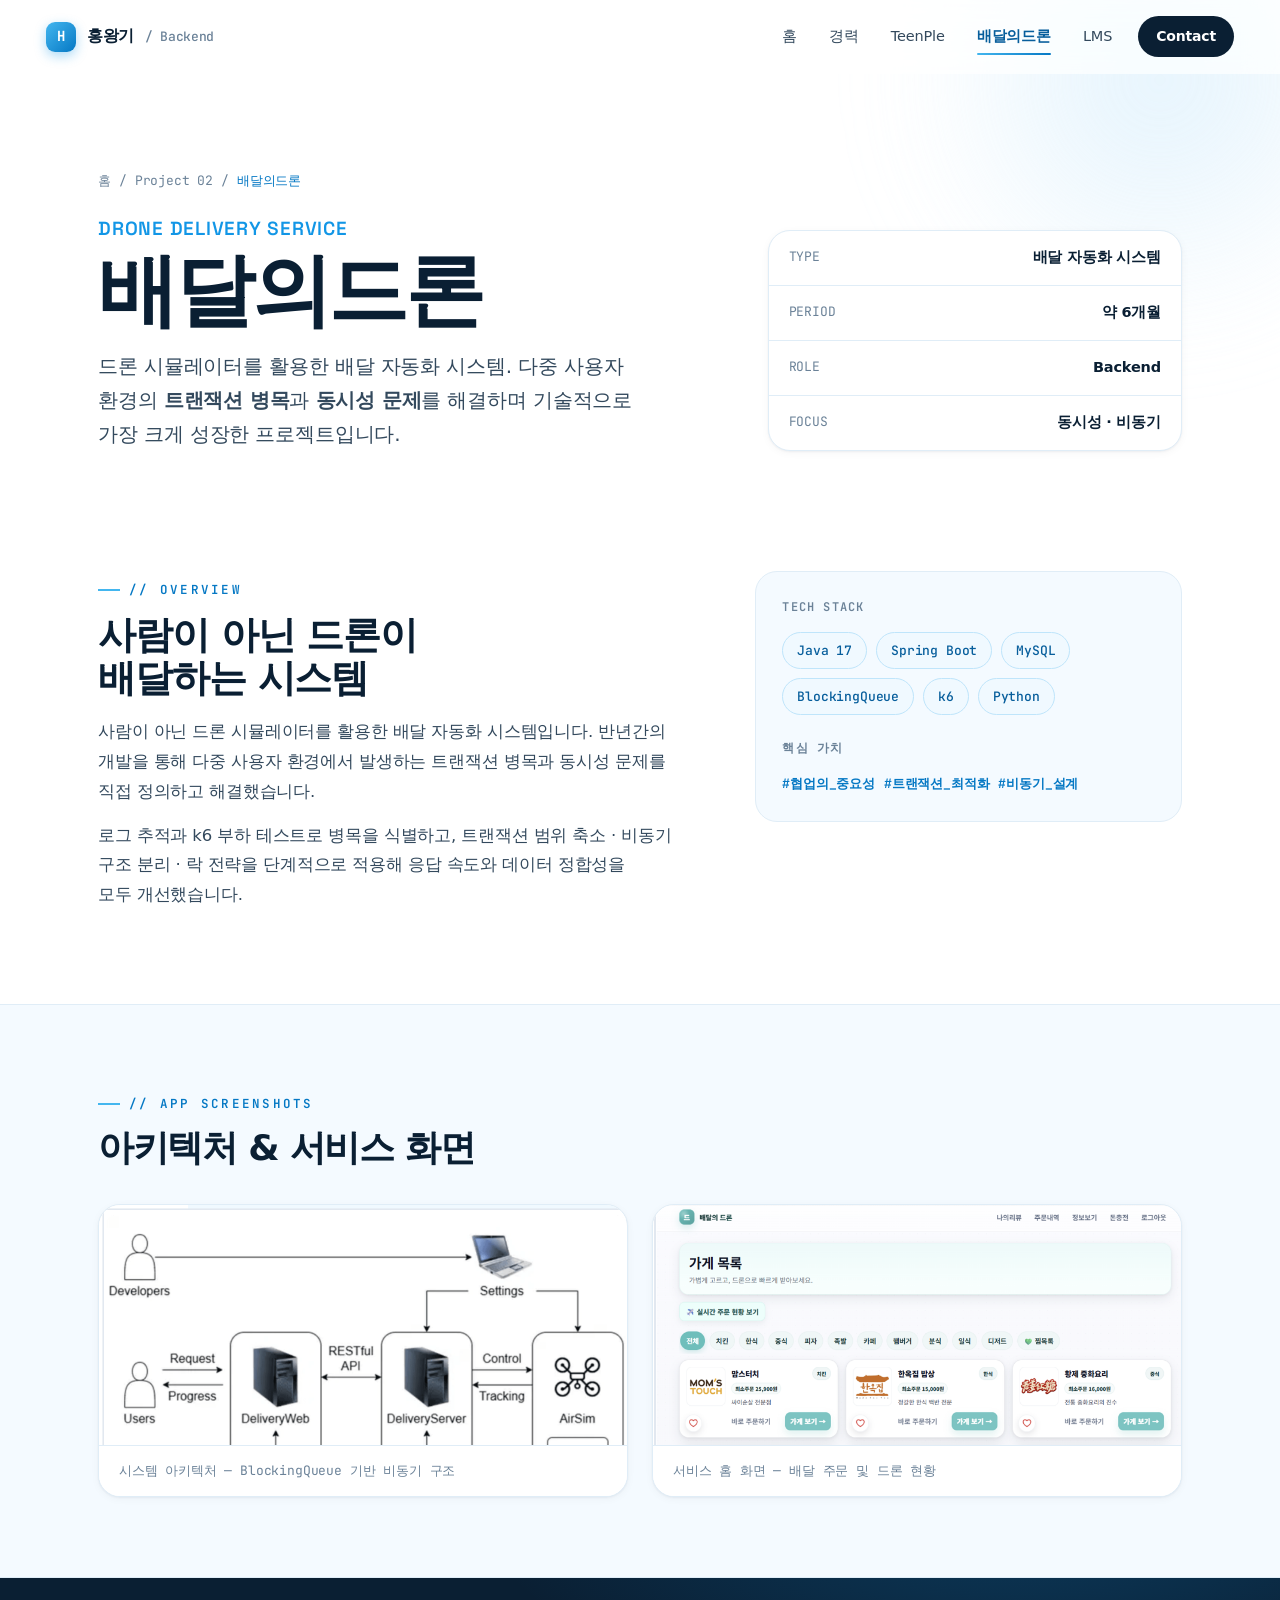
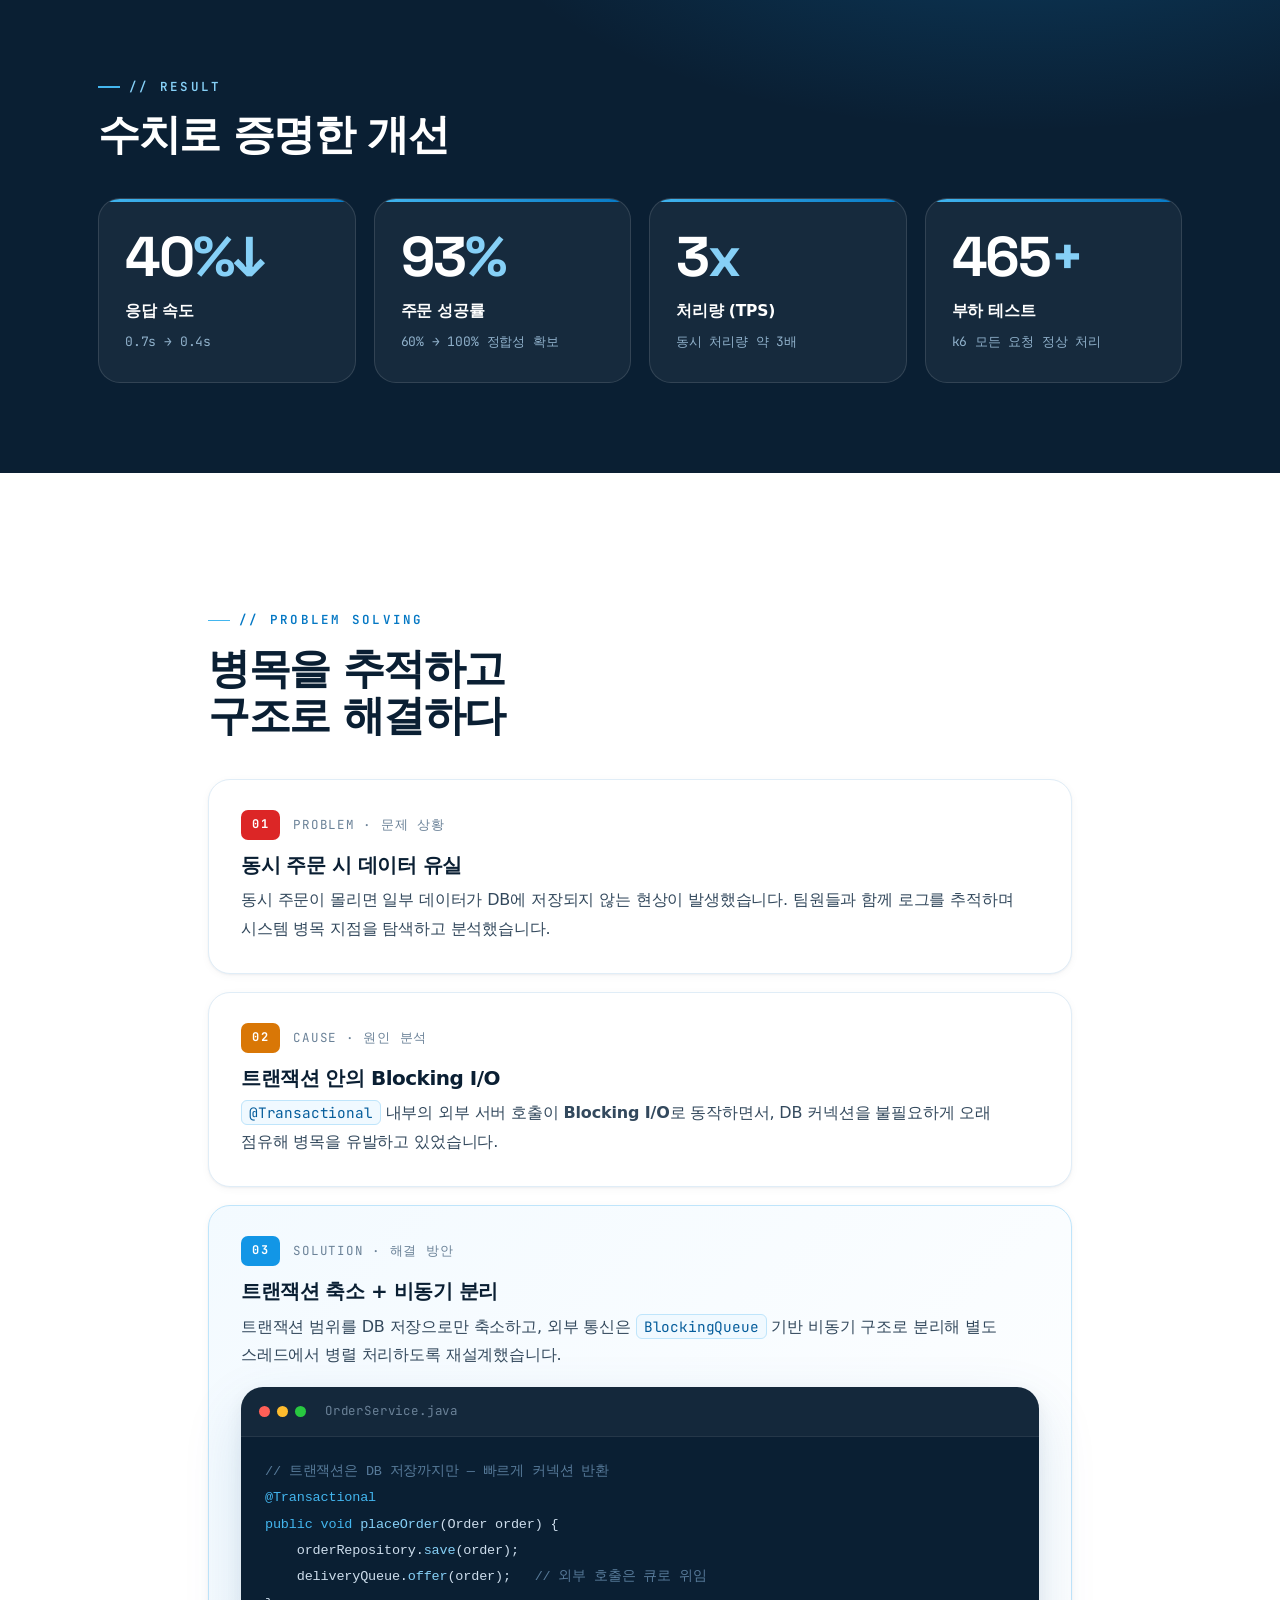
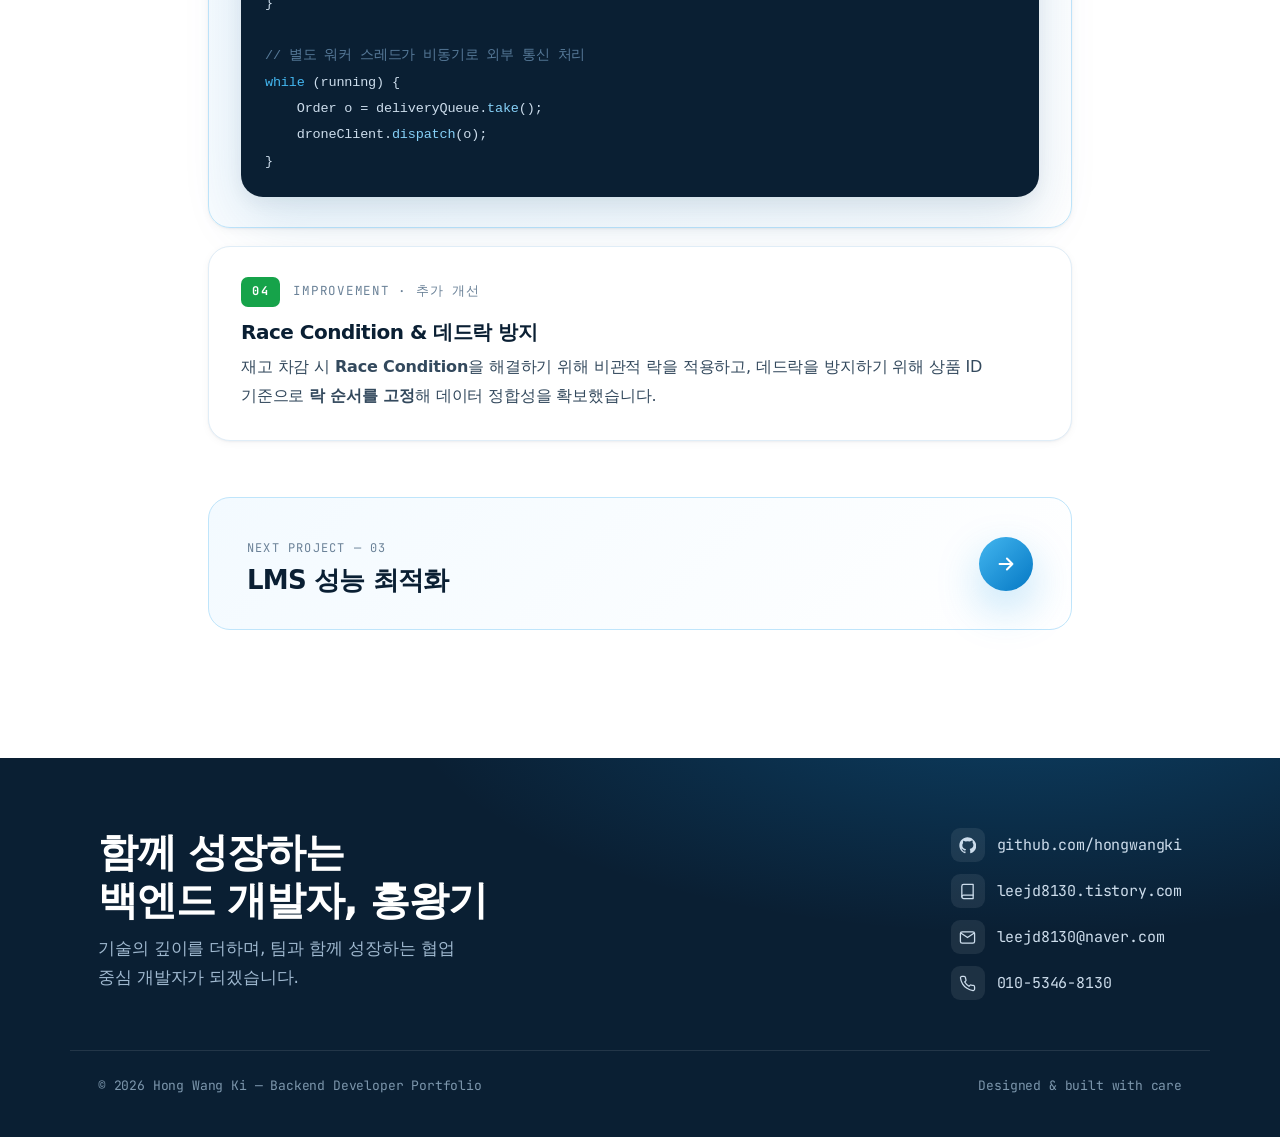
==== html/drone.html @ 926942d3 "포트폴리오 1차 구조 완성" ====
<!DOCTYPE html>
<html lang="ko">
<head>
<meta charset="UTF-8">
<meta name="viewport" content="width=device-width, initial-scale=1.0">
<title>배달의드론 · 홍왕기</title>
<meta name="description" content="배달의드론 — 트랜잭션 병목과 동시성 문제를 비동기 구조와 락 전략으로 해결한 배달 자동화 시스템">
<link rel="preconnect" href="https://fonts.googleapis.com">
<link rel="preconnect" href="https://cdn.jsdelivr.net">
<link rel="stylesheet" href="../css/styles.css">
<style>
.proj-hero{padding:clamp(120px,16vw,170px) 0 clamp(30px,5vw,50px);position:relative;overflow:hidden;}
.proj-hero .blob{position:absolute;width:560px;height:560px;border-radius:50%;background:radial-gradient(circle,#d7eefc,transparent 65%);top:-200px;right:-160px;filter:blur(50px);opacity:.7;z-index:0;}
.crumb{font-family:var(--mono);font-size:13px;color:var(--ink-3);margin-bottom:22px;display:flex;gap:8px;align-items:center;position:relative;z-index:1;}
.crumb a:hover{color:var(--sky-600);}
.proj-hero .inner{position:relative;z-index:1;display:grid;grid-template-columns:1.5fr 1fr;gap:48px;align-items:end;}
@media(max-width:900px){.proj-hero .inner{grid-template-columns:1fr;gap:28px;}}
.proj-hero h1{font-size:clamp(40px,7vw,80px);font-weight:800;letter-spacing:-.04em;line-height:1;}
.proj-eng{font-family:var(--grotesk);font-size:clamp(15px,1.8vw,19px);font-weight:600;letter-spacing:.04em;color:var(--sky-500);margin-bottom:6px;}
.proj-sub{font-size:clamp(16px,2vw,20px);color:var(--ink-2);margin-top:18px;max-width:540px;line-height:1.7;}
.proj-meta{display:flex;flex-direction:column;gap:0;border:1px solid var(--line);border-radius:var(--r-lg);overflow:hidden;box-shadow:var(--shadow-sm);background:#fff;}
.proj-meta .pm{display:flex;justify-content:space-between;gap:16px;padding:15px 20px;border-bottom:1px solid var(--line);font-size:14.5px;}
.proj-meta .pm:last-child{border-bottom:none;}
.proj-meta .pm .k{font-family:var(--mono);color:var(--ink-3);font-size:13px;}
.proj-meta .pm .v{font-weight:600;text-align:right;}

.ov-grid{display:grid;grid-template-columns:1.4fr 1fr;gap:clamp(32px,5vw,60px);align-items:start;}
@media(max-width:860px){.ov-grid{grid-template-columns:1fr;gap:30px;}}
.ov-grid h2{font-size:clamp(26px,3.4vw,38px);font-weight:800;letter-spacing:-.03em;margin-bottom:18px;}
.ov-grid p{color:var(--ink-2);font-size:16.5px;line-height:1.8;margin-bottom:14px;}
.stack-box{background:var(--bg-tint);border:1px solid var(--line);border-radius:var(--r-lg);padding:26px;}
.stack-box .sb-label{font-family:var(--mono);font-size:12px;font-weight:600;letter-spacing:.1em;text-transform:uppercase;color:var(--ink-3);margin-bottom:14px;}

/* stat band */
.stat-band{background:var(--ink);color:#fff;padding:clamp(56px,8vw,90px) 0;position:relative;overflow:hidden;}
.stat-band::before{content:"";position:absolute;inset:0;background:radial-gradient(800px 360px at 80% -20%,rgba(18,150,230,.25),transparent 70%);pointer-events:none;}
.stat-band .eyebrow{color:var(--sky-300);}.stat-band .eyebrow::before{background:var(--sky-400);}
.stat-band h2{color:#fff;font-size:clamp(26px,3.6vw,42px);font-weight:800;letter-spacing:-.035em;margin:14px 0 40px;}
.dstat-grid{display:grid;grid-template-columns:repeat(4,1fr);gap:18px;}
@media(max-width:780px){.dstat-grid{grid-template-columns:1fr 1fr;}}
.dstat{background:rgba(255,255,255,.05);border:1px solid rgba(255,255,255,.12);border-radius:var(--r-lg);padding:30px 26px;position:relative;overflow:hidden;}
.dstat::after{content:"";position:absolute;top:0;left:0;right:0;height:3px;background:var(--grad);}
.dstat .num{font-family:var(--grotesk);font-size:clamp(38px,5vw,56px);font-weight:700;letter-spacing:-.04em;line-height:1;color:#fff;}
.dstat .num .u{color:var(--sky-300);}
.dstat .lab{margin-top:14px;font-weight:600;font-size:15.5px;color:#fff;}
.dstat .sub{margin-top:6px;font-family:var(--mono);font-size:13px;color:#8fb0ca;}

/* problem-solution */
.ps-grid{display:grid;gap:18px;}
.ps-item{background:#fff;border:1px solid var(--line);border-radius:var(--r-lg);padding:30px 32px;box-shadow:var(--shadow-sm);transition:transform .3s var(--ease),box-shadow .3s,border-color .3s;}
.ps-item:hover{transform:translateX(6px);box-shadow:var(--shadow-md);border-color:var(--line-2);}
.ps-item .ps-head{display:flex;align-items:center;gap:13px;margin-bottom:14px;}
.ps-item .ps-no{font-family:var(--mono);font-size:12px;font-weight:700;letter-spacing:.14em;color:#fff;padding:5px 11px;border-radius:7px;}
.ps-item .ps-tag{font-family:var(--mono);font-size:12.5px;color:var(--ink-3);letter-spacing:.06em;white-space:nowrap;}
.ps-item h3{font-size:20px;letter-spacing:-.025em;margin-bottom:10px;}
.ps-item p{color:var(--ink-2);font-size:16px;line-height:1.78;}
.ps-item code{font-family:var(--mono);font-size:.9em;background:var(--sky-50);color:var(--sky-700);padding:2px 7px;border-radius:6px;border:1px solid var(--sky-200);}
.c-problem{background:#dc2626;}.c-cause{background:#d97706;}.c-solution{background:var(--sky-500);}.c-improve{background:#16a34a;}
.ps-item.accent{background:linear-gradient(135deg,#f3faff,#fff);border-color:var(--sky-200);}

.codewrap{margin-top:18px;}
.codewin .body pre{margin:0;white-space:pre;}

.nextproj{display:flex;align-items:center;justify-content:space-between;gap:20px;padding:34px 38px;background:linear-gradient(135deg,#f3faff,#fff);border:1px solid var(--sky-200);border-radius:var(--r-lg);transition:.3s;flex-wrap:wrap;margin-top:56px;}
.nextproj:hover{box-shadow:var(--shadow-md);transform:translateY(-3px);border-color:var(--sky-300);}
.nextproj .np-l span{font-family:var(--mono);font-size:12px;color:var(--ink-3);letter-spacing:.1em;text-transform:uppercase;}
.nextproj .np-l h3{font-size:26px;font-weight:800;letter-spacing:-.03em;margin-top:6px;}
.nextproj .np-arrow{width:54px;height:54px;border-radius:50%;background:var(--grad);display:grid;place-items:center;color:#fff;flex:none;box-shadow:var(--shadow-sky);}
.nextproj .np-arrow svg{width:22px;height:22px;}
</style>
</head>
<body>

<section class="proj-hero" data-screen-label="배달의드론 히어로">
  <span class="blob"></span>
  <div class="wrap">
    <div class="crumb reveal"><a href="../index.html">홈</a> <span>/</span> <span>Project 02</span> <span>/</span> <span style="color:var(--sky-600);">배달의드론</span></div>
    <div class="inner">
      <div>
        <div class="proj-eng reveal">DRONE DELIVERY SERVICE</div>
        <h1 class="reveal d1">배달의드론</h1>
        <p class="proj-sub reveal d2">드론 시뮬레이터를 활용한 배달 자동화 시스템. 다중 사용자 환경의 <b>트랜잭션 병목</b>과 <b>동시성 문제</b>를 해결하며 기술적으로 가장 크게 성장한 프로젝트입니다.</p>
      </div>
      <div class="proj-meta reveal d3">
        <div class="pm"><span class="k">TYPE</span><span class="v">배달 자동화 시스템</span></div>
        <div class="pm"><span class="k">PERIOD</span><span class="v">약 6개월</span></div>
        <div class="pm"><span class="k">ROLE</span><span class="v">Backend</span></div>
        <div class="pm"><span class="k">FOCUS</span><span class="v">동시성 · 비동기</span></div>
      </div>
    </div>
  </div>
</section>

<!-- OVERVIEW -->
<section class="section-pad" style="padding-top:clamp(40px,6vw,70px);padding-bottom:clamp(50px,7vw,80px);">
  <div class="wrap ov-grid">
    <div class="reveal">
      <span class="eyebrow">// OVERVIEW</span>
      <h2 style="margin-top:14px;">사람이 아닌 드론이<br>배달하는 시스템</h2>
      <p>사람이 아닌 드론 시뮬레이터를 활용한 배달 자동화 시스템입니다. 반년간의 개발을 통해 다중 사용자 환경에서 발생하는 트랜잭션 병목과 동시성 문제를 직접 정의하고 해결했습니다.</p>
      <p>로그 추적과 k6 부하 테스트로 병목을 식별하고, 트랜잭션 범위 축소 · 비동기 구조 분리 · 락 전략을 단계적으로 적용해 응답 속도와 데이터 정합성을 모두 개선했습니다.</p>
    </div>
    <div class="stack-box reveal d1">
      <div class="sb-label">Tech Stack</div>
      <div class="chips">
        <span class="chip solid">Java 17</span>
        <span class="chip solid">Spring Boot</span>
        <span class="chip solid">MySQL</span>
        <span class="chip solid">BlockingQueue</span>
        <span class="chip solid">k6</span>
        <span class="chip solid">Python</span>
      </div>
      <div class="sb-label" style="margin-top:24px;">핵심 가치</div>
      <div class="chips">
        <span class="tag">#협업의_중요성</span>
        <span class="tag">#트랜잭션_최적화</span>
        <span class="tag">#비동기_설계</span>
      </div>
    </div>
  </div>
</section>

<!-- SCREENSHOTS -->
<section class="section-pad" style="background:var(--bg-tint);border-top:1px solid var(--line);border-bottom:1px solid var(--line);padding-top:clamp(48px,7vw,80px);padding-bottom:clamp(48px,7vw,80px);">
  <div class="wrap">
    <span class="eyebrow reveal">// APP SCREENSHOTS</span>
    <h2 class="h2 reveal d1" style="font-size:clamp(24px,3vw,36px);margin:14px 0 36px;">아키텍처 &amp; 서비스 화면</h2>
    <div class="ss-grid">
      <div class="ss-frame reveal" id="ssFrame1">
        <img src="../images/drone_arch.png" alt="배달의드론 시스템 아키텍처">
        <p class="ss-cap">시스템 아키텍처 — BlockingQueue 기반 비동기 구조</p>
      </div>
      <div class="ss-frame reveal d1" id="ssFrame2">
        <img src="../images/drone_home_page.png" alt="배달의드론 서비스 홈 화면">
        <p class="ss-cap">서비스 홈 화면 — 배달 주문 및 드론 현황</p>
      </div>
    </div>
  </div>
</section>

<!-- STATS -->
<section class="stat-band" data-screen-label="배달의드론 성과">
  <div class="wrap">
    <span class="eyebrow reveal">// RESULT</span>
    <h2 class="reveal d1">수치로 증명한 개선</h2>
    <div class="dstat-grid">
      <div class="dstat reveal">
        <div class="num"><span data-count data-to="43">0</span><span class="u">%↓</span></div>
        <div class="lab">응답 속도</div>
        <div class="sub">0.7s → 0.4s</div>
      </div>
      <div class="dstat reveal d1">
        <div class="num"><span data-count data-to="100">0</span><span class="u">%</span></div>
        <div class="lab">주문 성공률</div>
        <div class="sub">60% → 100% 정합성 확보</div>
      </div>
      <div class="dstat reveal d2">
        <div class="num"><span data-count data-to="3">0</span><span class="u">x</span></div>
        <div class="lab">처리량 (TPS)</div>
        <div class="sub">동시 처리량 약 3배</div>
      </div>
      <div class="dstat reveal d3">
        <div class="num"><span data-count data-to="500">0</span><span class="u">+</span></div>
        <div class="lab">부하 테스트</div>
        <div class="sub">k6 모든 요청 정상 처리</div>
      </div>
    </div>
  </div>
</section>

<!-- PROBLEM SOLVING -->
<section class="section-pad">
  <div class="wrap" style="max-width:920px;">
    <div class="sec-head" style="margin-bottom:40px;">
      <span class="eyebrow reveal">// PROBLEM SOLVING</span>
      <h2 class="h2 reveal d1" style="font-size:clamp(26px,3.6vw,42px);margin-top:14px;">병목을 추적하고<br>구조로 해결하다</h2>
    </div>
    <div class="ps-grid">
      <div class="ps-item reveal">
        <div class="ps-head"><span class="ps-no c-problem">01</span><span class="ps-tag">PROBLEM · 문제 상황</span></div>
        <h3>동시 주문 시 데이터 유실</h3>
        <p>동시 주문이 몰리면 일부 데이터가 DB에 저장되지 않는 현상이 발생했습니다. 팀원들과 함께 로그를 추적하며 시스템 병목 지점을 탐색하고 분석했습니다.</p>
      </div>
      <div class="ps-item reveal">
        <div class="ps-head"><span class="ps-no c-cause">02</span><span class="ps-tag">CAUSE · 원인 분석</span></div>
        <h3>트랜잭션 안의 Blocking I/O</h3>
        <p><code>@Transactional</code> 내부의 외부 서버 호출이 <b>Blocking I/O</b>로 동작하면서, DB 커넥션을 불필요하게 오래 점유해 병목을 유발하고 있었습니다.</p>
      </div>
      <div class="ps-item accent reveal">
        <div class="ps-head"><span class="ps-no c-solution">03</span><span class="ps-tag">SOLUTION · 해결 방안</span></div>
        <h3>트랜잭션 축소 + 비동기 분리</h3>
        <p>트랜잭션 범위를 DB 저장으로만 축소하고, 외부 통신은 <code>BlockingQueue</code> 기반 비동기 구조로 분리해 별도 스레드에서 병렬 처리하도록 재설계했습니다.</p>
        <div class="codewrap">
          <div class="codewin">
            <div class="bar"><i style="background:#ff5f57;"></i><i style="background:#febc2e;"></i><i style="background:#28c840;"></i><span class="t">OrderService.java</span></div>
            <div class="body"><pre><span class="cl-com">// 트랜잭션은 DB 저장까지만 — 빠르게 커넥션 반환</span>
<span class="cl-key">@Transactional</span>
<span class="cl-key">public void</span> <span class="cl-fn">placeOrder</span>(Order order) {
    orderRepository.<span class="cl-fn">save</span>(order);
    deliveryQueue.<span class="cl-fn">offer</span>(order);   <span class="cl-com">// 외부 호출은 큐로 위임</span>
}

<span class="cl-com">// 별도 워커 스레드가 비동기로 외부 통신 처리</span>
<span class="cl-key">while</span> (running) {
    Order o = deliveryQueue.<span class="cl-fn">take</span>();
    droneClient.<span class="cl-fn">dispatch</span>(o);
}</pre></div>
          </div>
        </div>
      </div>
      <div class="ps-item reveal">
        <div class="ps-head"><span class="ps-no c-improve">04</span><span class="ps-tag">IMPROVEMENT · 추가 개선</span></div>
        <h3>Race Condition &amp; 데드락 방지</h3>
        <p>재고 차감 시 <b>Race Condition</b>을 해결하기 위해 비관적 락을 적용하고, 데드락을 방지하기 위해 상품 ID 기준으로 <b>락 순서를 고정</b>해 데이터 정합성을 확보했습니다.</p>
      </div>
    </div>

    <a class="nextproj reveal" href="lms.html">
      <div class="np-l"><span>Next Project — 03</span><h3>LMS 성능 최적화</h3></div>
      <div class="np-arrow"><svg viewBox="0 0 24 24" fill="none" stroke="currentColor" stroke-width="2.2" stroke-linecap="round" stroke-linejoin="round"><path d="M5 12h14M13 6l6 6-6 6"/></svg></div>
    </a>
  </div>
</section>

<!-- Lightbox for screenshots -->
<div class="lightbox" id="lightbox">
  <button class="lb-close" id="lbClose" aria-label="닫기">✕</button>
  <img src="" id="lbImg" alt="확대 이미지">
</div>

<script src="../js/site.js"></script>
<script>
  (function(){
    const lb = document.getElementById('lightbox');
    const lbImg = document.getElementById('lbImg');
    const close = document.getElementById('lbClose');
    document.querySelectorAll('.ss-frame').forEach(frame => {
      frame.addEventListener('click', () => {
        lbImg.src = frame.querySelector('img').src;
        lb.classList.add('open');
        document.body.style.overflow = 'hidden';
      });
    });
    const hide = () => { lb.classList.remove('open'); document.body.style.overflow = ''; };
    lb.addEventListener('click', e => { if (e.target === lb || e.target === close) hide(); });
    document.addEventListener('keydown', e => { if (e.key === 'Escape') hide(); });
  })();
</script>
</body>
</html>
---- css/styles.css ----
/* =========================================================
   홍왕기 · Backend Developer Portfolio
   Design system — Sky blue & White
   ========================================================= */
@import url("https://cdn.jsdelivr.net/gh/orioncactus/pretendard@v1.3.9/dist/web/variable/pretendardvariable.css");
@import url("https://fonts.googleapis.com/css2?family=JetBrains+Mono:wght@400;500;600;700&family=Space+Grotesk:wght@500;600;700&display=swap");

:root{
  --sky-50:#f0f9ff;  --sky-100:#e3f3fd;  --sky-200:#bfe5fb;
  --sky-300:#86d0f7;  --sky-400:#43b6ef;  --sky-500:#1296e6;
  --sky-600:#0578c4;  --sky-700:#075e9c;  --sky-800:#0b4a7a;

  --ink:#0a1f33;  --ink-2:#33495d;  --ink-3:#6b8298;  --ink-4:#9fb3c4;

  --bg:#ffffff;
  --bg-tint:#f4faff;
  --bg-tint-2:#eaf5fe;
  --line:#e0edf7;
  --line-2:#cfe2f1;

  --grad:linear-gradient(135deg,#43b6ef 0%,#0578c4 100%);
  --grad-soft:linear-gradient(135deg,#eaf6ff 0%,#f7fbff 100%);

  --shadow-sm:0 1px 2px rgba(10,31,51,.05),0 2px 8px rgba(10,31,51,.04);
  --shadow-md:0 6px 20px rgba(7,94,156,.08),0 2px 6px rgba(10,31,51,.05);
  --shadow-lg:0 24px 60px rgba(7,94,156,.14),0 6px 18px rgba(10,31,51,.06);
  --shadow-sky:0 18px 44px rgba(18,150,230,.28);

  --r-sm:8px; --r:14px; --r-lg:22px; --r-xl:30px;
  --maxw:1140px;

  --mono:"JetBrains Mono",ui-monospace,SFMono-Regular,Menlo,monospace;
  --grotesk:"Space Grotesk","Pretendard Variable",sans-serif;
  --sans:"Pretendard Variable",-apple-system,BlinkMacSystemFont,system-ui,sans-serif;

  --ease:cubic-bezier(.22,.61,.36,1);
}

*{box-sizing:border-box;margin:0;padding:0;}
html{scroll-behavior:smooth;-webkit-text-size-adjust:100%;}
body{
  font-family:var(--sans);
  color:var(--ink);
  background:var(--bg);
  line-height:1.65;
  font-size:17px;
  letter-spacing:-.01em;
  word-break:keep-all;
  -webkit-font-smoothing:antialiased;
  overflow-x:clip;
  opacity:0;
  transition:opacity .4s var(--ease);
}
body.page-ready{opacity:1;}
h1,h2,h3,h4,p,.lead{text-wrap:pretty;}
a{color:inherit;text-decoration:none;}
img{max-width:100%;display:block;}
::selection{background:var(--sky-200);color:var(--ink);}

/* ---------- layout helpers ---------- */
.wrap{max-width:var(--maxw);margin:0 auto;padding:0 28px;}
.wrap-wide{max-width:1320px;margin:0 auto;padding:0 28px;}
section{position:relative;}

/* ---------- type ---------- */
.eyebrow{
  font-family:var(--mono);
  font-size:12.5px;
  font-weight:600;
  letter-spacing:.18em;
  text-transform:uppercase;
  color:var(--sky-600);
  display:inline-flex;align-items:center;gap:9px;
}
.eyebrow::before{
  content:"";width:22px;height:1.5px;background:var(--sky-400);display:inline-block;
}
.eyebrow.no-line::before{display:none;}
h1,h2,h3{line-height:1.12;letter-spacing:-.03em;font-weight:700;}
.display{
  font-family:var(--grotesk);
  font-weight:700;
  letter-spacing:-.04em;
  line-height:.96;
}
.h2{font-size:clamp(30px,4.6vw,52px);font-weight:800;letter-spacing:-.035em;}
.lead{font-size:clamp(17px,1.8vw,20px);color:var(--ink-2);line-height:1.7;font-weight:400;}
.muted{color:var(--ink-3);}
.mono{font-family:var(--mono);}

.grad-text{
  background:var(--grad);
  -webkit-background-clip:text;background-clip:text;
  -webkit-text-fill-color:transparent;color:transparent;
}

/* ---------- nav ---------- */
.nav{
  position:fixed;top:0;left:0;right:0;z-index:100;
  display:flex;align-items:center;justify-content:space-between;
  padding:16px clamp(20px,4vw,46px);
  background:rgba(255,255,255,.72);
  backdrop-filter:saturate(160%) blur(16px);
  -webkit-backdrop-filter:saturate(160%) blur(16px);
  border-bottom:1px solid transparent;
  transition:border-color .3s,background .3s,box-shadow .3s;
}
.nav.scrolled{border-bottom-color:var(--line);box-shadow:var(--shadow-sm);}
.nav-brand{display:flex;align-items:center;gap:11px;font-weight:700;letter-spacing:-.02em;font-size:16px;white-space:nowrap;}
.nav-mark{
  width:30px;height:30px;border-radius:9px;background:var(--grad);
  display:grid;place-items:center;color:#fff;font-family:var(--mono);font-weight:700;font-size:14px;
  box-shadow:0 4px 12px rgba(18,150,230,.35);
}
.nav-mark span{transform:translateY(-.5px);}
.nav-links{display:flex;align-items:center;gap:4px;}
.nav-link{
  font-size:14.5px;font-weight:500;color:var(--ink-2);
  padding:8px 14px;border-radius:9px;position:relative;
  transition:color .2s,background .2s;white-space:nowrap;
}
.nav-link:hover{color:var(--ink);background:var(--bg-tint-2);}
.nav-link.active{color:var(--sky-700);font-weight:600;}
.nav-link.active::after{
  content:"";position:absolute;left:14px;right:14px;bottom:2px;height:2px;
  border-radius:2px;background:var(--grad);
}
.nav-cta{
  margin-left:8px;padding:9px 18px;border-radius:99px;font-size:14px;font-weight:600;
  background:var(--ink);color:#fff;transition:transform .2s,box-shadow .2s,background .2s;
}
.nav-cta:hover{transform:translateY(-2px);box-shadow:var(--shadow-md);background:var(--sky-600);}
.nav-toggle{display:none;background:none;border:none;cursor:pointer;flex-direction:column;gap:5px;padding:8px;}
.nav-toggle span{width:22px;height:2px;background:var(--ink);border-radius:2px;transition:.3s;}

@media(max-width:860px){
  .nav-links{
    position:fixed;inset:64px 12px auto 12px;flex-direction:column;align-items:stretch;gap:2px;
    background:#fff;border:1px solid var(--line);border-radius:var(--r-lg);
    padding:12px;box-shadow:var(--shadow-lg);
    opacity:0;visibility:hidden;transform:translateY(-12px);transition:.28s var(--ease);
  }
  .nav-links.open{opacity:1;visibility:visible;transform:none;}
  .nav-link{padding:13px 16px;font-size:16px;}
  .nav-link.active::after{display:none;}
  .nav-link.active{background:var(--bg-tint-2);}
  .nav-cta{margin:6px 0 0;text-align:center;}
  .nav-toggle{display:flex;}
}

/* ---------- buttons ---------- */
.btn{
  display:inline-flex;align-items:center;gap:9px;
  padding:13px 24px;border-radius:99px;font-weight:600;font-size:15px;
  transition:transform .22s var(--ease),box-shadow .22s,background .22s,color .22s;
  cursor:pointer;border:none;
}
.btn-primary{background:var(--grad);color:#fff;box-shadow:var(--shadow-sky);}
.btn-primary:hover{transform:translateY(-3px);box-shadow:0 24px 52px rgba(18,150,230,.4);}
.btn-ghost{background:#fff;color:var(--ink);border:1px solid var(--line-2);}
.btn-ghost:hover{transform:translateY(-3px);border-color:var(--sky-300);box-shadow:var(--shadow-md);}
.btn svg{width:17px;height:17px;}

/* ---------- chips / tags ---------- */
.chips{display:flex;flex-wrap:wrap;gap:9px;}
.chip{
  font-family:var(--mono);font-size:13px;font-weight:500;
  padding:7px 14px;border-radius:99px;border:1px solid var(--line-2);
  color:var(--ink-2);background:#fff;transition:.2s;
}
.chip:hover{border-color:var(--sky-300);color:var(--sky-700);background:var(--sky-50);}
.chip.solid{background:var(--sky-50);border-color:var(--sky-200);color:var(--sky-700);}
.tag{
  font-family:var(--mono);font-size:13px;color:var(--sky-600);font-weight:600;
}

/* ---------- cards ---------- */
.card{
  background:#fff;border:1px solid var(--line);border-radius:var(--r-lg);
  padding:30px;box-shadow:var(--shadow-sm);transition:transform .3s var(--ease),box-shadow .3s,border-color .3s;
}
.card:hover{transform:translateY(-4px);box-shadow:var(--shadow-md);border-color:var(--line-2);}

/* ---------- footer ---------- */
.footer{
  background:var(--ink);color:#cdddec;padding:70px 0 40px;margin-top:0;position:relative;overflow:hidden;
}
.footer::before{
  content:"";position:absolute;inset:0;
  background:radial-gradient(900px 360px at 80% -20%,rgba(18,150,230,.28),transparent 70%);
  pointer-events:none;
}
.footer-inner{position:relative;display:flex;flex-wrap:wrap;gap:40px;justify-content:space-between;align-items:flex-start;}
.footer h3{font-size:clamp(26px,3.4vw,40px);color:#fff;font-weight:800;letter-spacing:-.03em;margin-bottom:10px;line-height:1.2;}
.footer .f-sub{color:#9fb8cf;max-width:380px;line-height:1.7;}
.footer-links{display:flex;flex-direction:column;gap:12px;min-width:230px;}
.f-link{display:flex;align-items:center;gap:12px;color:#cdddec;font-size:15px;transition:.2s;font-family:var(--mono);}
.f-link:hover{color:#fff;transform:translateX(4px);}
.f-link .ic{width:34px;height:34px;border-radius:9px;background:rgba(255,255,255,.08);display:grid;place-items:center;flex:none;transition:.2s;}
.f-link:hover .ic{background:var(--sky-500);}
.f-link svg{width:17px;height:17px;}
.footer-bottom{position:relative;margin-top:50px;padding-top:24px;border-top:1px solid rgba(255,255,255,.1);
  display:flex;flex-wrap:wrap;gap:12px;justify-content:space-between;color:#7d97ad;font-size:13px;font-family:var(--mono);}

/* ---------- reveal animation ---------- */
.reveal{opacity:0;transform:translateY(26px);transition:opacity .8s var(--ease),transform .8s var(--ease);}
.reveal.in{opacity:1;transform:none;}
.reveal.d1{transition-delay:.08s;}
.reveal.d2{transition-delay:.16s;}
.reveal.d3{transition-delay:.24s;}
.reveal.d4{transition-delay:.32s;}
@media(prefers-reduced-motion:reduce){
  .reveal{opacity:1;transform:none;transition:none;}
  html{scroll-behavior:auto;}
}

/* ---------- dotted bg ---------- */
.dotgrid{
  position:absolute;inset:0;z-index:0;pointer-events:none;
  background-image:radial-gradient(rgba(18,150,230,.13) 1px,transparent 1px);
  background-size:26px 26px;
  -webkit-mask-image:radial-gradient(ellipse 80% 70% at 50% 40%,#000 30%,transparent 75%);
  mask-image:radial-gradient(ellipse 80% 70% at 50% 40%,#000 30%,transparent 75%);
}

/* ---------- section heading block ---------- */
.sec-head{max-width:760px;margin-bottom:clamp(38px,6vw,64px);}
.sec-head .h2{margin:16px 0 14px;}
.section-pad{padding:clamp(72px,10vw,128px) 0;}

/* ---------- page hero (sub pages) ---------- */
.page-hero{padding:clamp(120px,16vw,180px) 0 clamp(40px,6vw,64px);position:relative;}
.page-hero .crumb{font-family:var(--mono);font-size:13px;color:var(--ink-3);letter-spacing:.04em;margin-bottom:22px;display:flex;gap:8px;align-items:center;}
.page-hero .crumb a:hover{color:var(--sky-600);}

/* ---------- stat ---------- */
.stat-grid{display:grid;grid-template-columns:repeat(4,1fr);gap:18px;}
.stat{
  background:#fff;border:1px solid var(--line);border-radius:var(--r-lg);padding:26px 24px;
  box-shadow:var(--shadow-sm);position:relative;overflow:hidden;transition:transform .3s var(--ease),box-shadow .3s;
}
.stat:hover{transform:translateY(-4px);box-shadow:var(--shadow-md);}
.stat::after{content:"";position:absolute;top:0;left:0;right:0;height:3px;background:var(--grad);transform:scaleX(0);transform-origin:left;transition:transform .5s var(--ease);}
.stat:hover::after{transform:scaleX(1);}
.stat .num{font-family:var(--grotesk);font-size:clamp(34px,4.4vw,48px);font-weight:700;color:var(--sky-600);letter-spacing:-.04em;line-height:1;}
.stat .lab{margin-top:12px;font-weight:600;font-size:15px;}
.stat .sub{margin-top:5px;font-size:13.5px;color:var(--ink-3);font-family:var(--mono);}
@media(max-width:760px){.stat-grid{grid-template-columns:repeat(2,1fr);}}

/* ---------- problem-solution flow ---------- */
.flow{display:grid;gap:18px;}
.flow-item{
  background:#fff;border:1px solid var(--line);border-radius:var(--r-lg);padding:28px 30px;
  position:relative;box-shadow:var(--shadow-sm);transition:transform .3s,box-shadow .3s,border-color .3s;
}
.flow-item:hover{transform:translateX(6px);box-shadow:var(--shadow-md);border-color:var(--line-2);}
.flow-item .step{font-family:var(--mono);font-size:12px;font-weight:700;letter-spacing:.14em;color:var(--sky-600);text-transform:uppercase;display:flex;align-items:center;gap:10px;margin-bottom:13px;}
.flow-item .step .dot{width:9px;height:9px;border-radius:50%;background:var(--grad);}
.flow-item h3{font-size:19px;margin-bottom:9px;letter-spacing:-.02em;}
.flow-item p{color:var(--ink-2);font-size:15.5px;line-height:1.72;}
.flow-item.accent{background:linear-gradient(135deg,#f3faff,#fff);border-color:var(--sky-200);}

/* ---------- code window ---------- */
.codewin{
  background:#0a1f33;border-radius:var(--r-lg);overflow:hidden;box-shadow:var(--shadow-lg);
  font-family:var(--mono);
}
.codewin .bar{display:flex;align-items:center;gap:7px;padding:14px 18px;background:rgba(255,255,255,.04);border-bottom:1px solid rgba(255,255,255,.07);}
.codewin .bar i{width:11px;height:11px;border-radius:50%;display:block;}
.codewin .bar .t{margin-left:12px;color:#6b8298;font-size:12.5px;}
.codewin .body{padding:22px 24px;font-size:13.5px;line-height:1.95;color:#cdddec;overflow-x:auto;}
.cl-key{color:#43b6ef;} .cl-str{color:#7ee0b8;} .cl-com{color:#577a99;} .cl-fn{color:#86d0f7;} .cl-num{color:#f0b86e;} .cl-pun{color:#6b8298;}

/* ---------- work card preview image ---------- */
.wimg{
  margin:-30px -28px 22px;
  height:178px;
  overflow:hidden;
  border-radius:var(--r-lg) var(--r-lg) 0 0;
  background:var(--bg-tint);
  position:relative;
}
.wimg img{
  width:100%;height:100%;
  object-fit:cover;object-position:top center;
  transition:transform .7s var(--ease);
  display:block;
}
.work:hover .wimg img{transform:scale(1.06);}

/* ---------- screenshot gallery ---------- */
.ss-grid{display:grid;grid-template-columns:repeat(2,1fr);gap:24px;}
@media(max-width:740px){.ss-grid{grid-template-columns:1fr;}}
.ss-frame{
  background:#fff;border:1px solid var(--line);
  border-radius:var(--r-lg);overflow:hidden;
  box-shadow:var(--shadow-sm);
  transition:transform .3s var(--ease),box-shadow .3s;
  cursor:zoom-in;
}
.ss-frame:hover{transform:translateY(-5px);box-shadow:var(--shadow-lg);}
.ss-frame img{width:100%;display:block;height:240px;object-fit:cover;object-position:top;transition:transform .6s var(--ease);}
.ss-frame:hover img{transform:scale(1.04);}
.ss-cap{padding:14px 20px;font-family:var(--mono);font-size:13px;color:var(--ink-3);border-top:1px solid var(--line);background:#fff;}

/* ---------- lightbox ---------- */
.lightbox{position:fixed;inset:0;z-index:1000;background:rgba(6,18,30,.94);display:none;align-items:center;justify-content:center;padding:24px;cursor:zoom-out;}
.lightbox.open{display:flex;}
.lightbox img{max-width:96vw;max-height:92vh;border-radius:10px;box-shadow:0 30px 90px rgba(0,0,0,.6);}
.lightbox .lb-close{position:fixed;top:22px;right:26px;width:44px;height:44px;border-radius:50%;background:rgba(255,255,255,.12);border:1px solid rgba(255,255,255,.2);color:#fff;display:grid;place-items:center;cursor:pointer;font-size:22px;}
.lightbox .lb-close:hover{background:rgba(255,255,255,.22);}

/* utility */
.flex{display:flex;} .ac{align-items:center;} .jc{justify-content:center;} .jb{justify-content:space-between;}
.col{flex-direction:column;}
.divider{height:1px;background:var(--line);border:none;margin:0;}
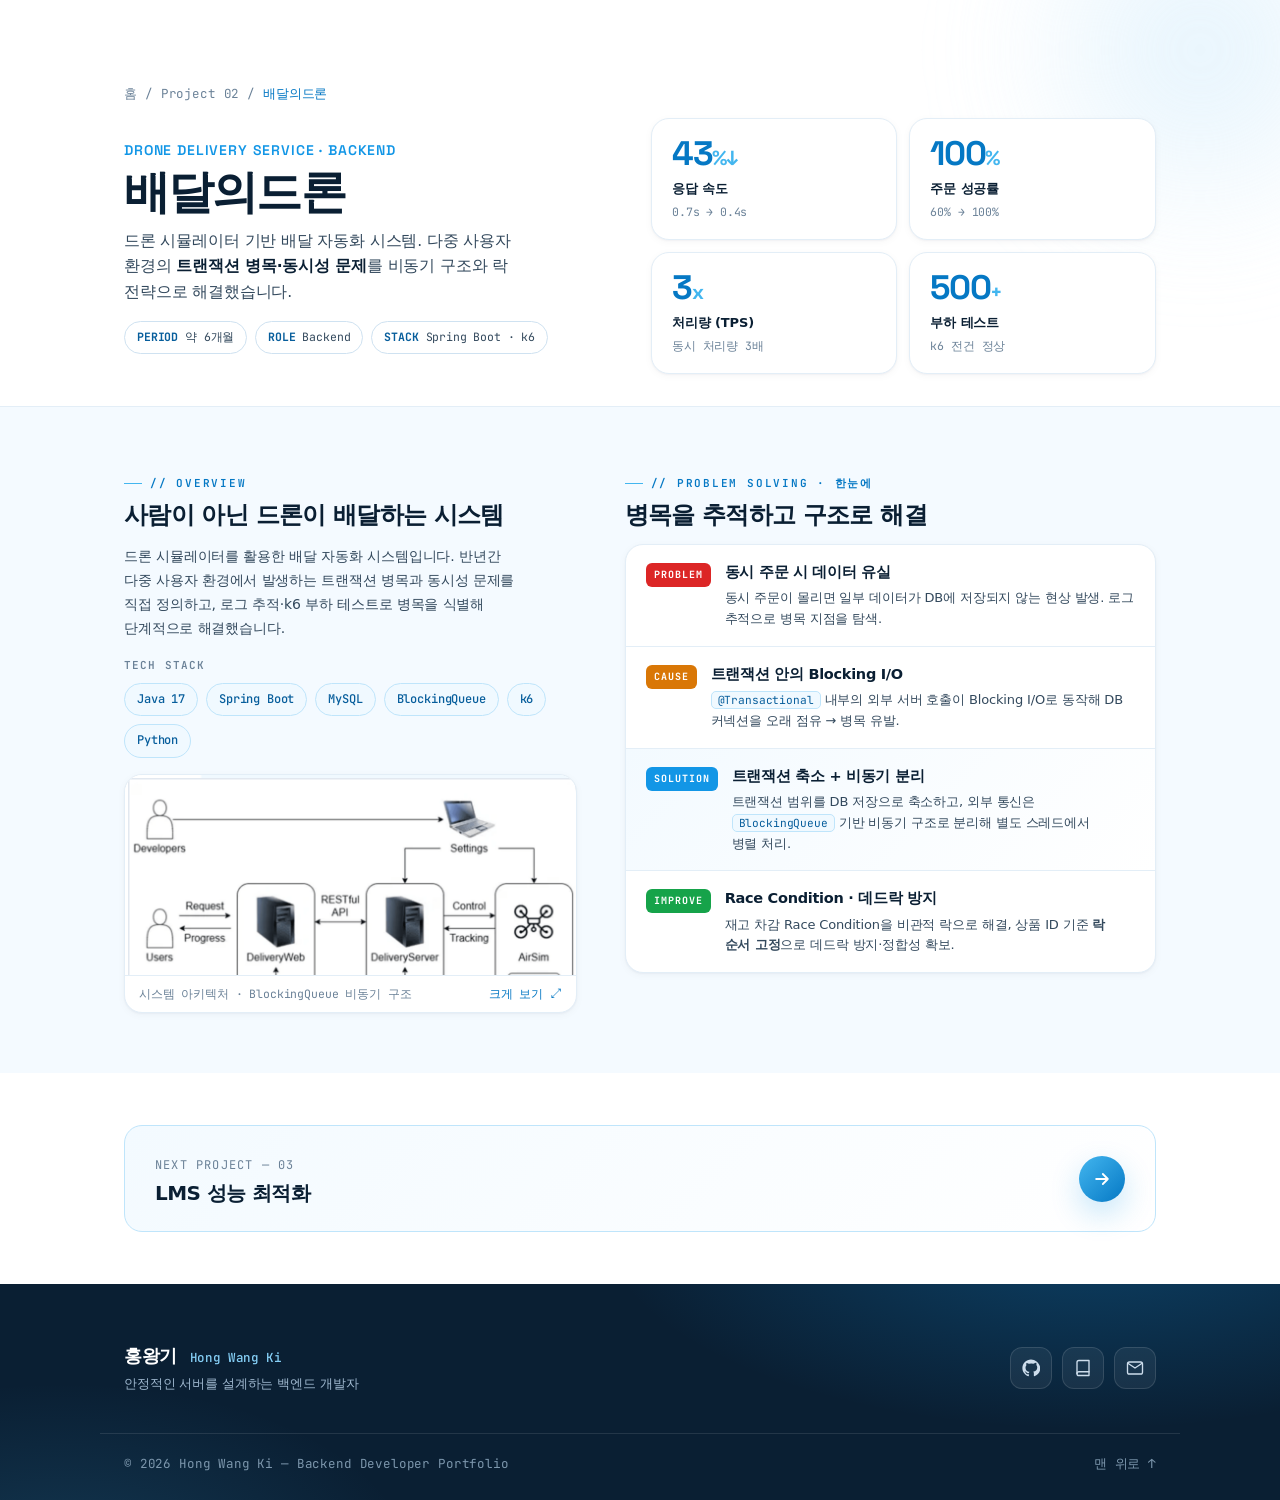
==== commit ad3fe58b: "feat: revamp main portfolio page sections and layout" ====
--- a/html/drone.html
+++ b/html/drone.html
@@ -9,212 +9,155 @@
 <link rel="preconnect" href="https://cdn.jsdelivr.net">
 <link rel="stylesheet" href="../css/styles.css">
 <style>
-.proj-hero{padding:clamp(120px,16vw,170px) 0 clamp(30px,5vw,50px);position:relative;overflow:hidden;}
-.proj-hero .blob{position:absolute;width:560px;height:560px;border-radius:50%;background:radial-gradient(circle,#d7eefc,transparent 65%);top:-200px;right:-160px;filter:blur(50px);opacity:.7;z-index:0;}
-.crumb{font-family:var(--mono);font-size:13px;color:var(--ink-3);margin-bottom:22px;display:flex;gap:8px;align-items:center;position:relative;z-index:1;}
+/* ---------- hero + 핵심 성과 한눈에 ---------- */
+.p-hero{padding:clamp(60px,8vw,84px) 0 clamp(20px,3vw,32px);position:relative;overflow:hidden;}
+.p-hero .blob{position:absolute;width:460px;height:460px;border-radius:50%;background:radial-gradient(circle,#d7eefc,transparent 65%);top:-180px;right:-150px;filter:blur(50px);opacity:.7;z-index:0;}
+.crumb{font-family:var(--mono);font-size:12.5px;color:var(--ink-3);margin-bottom:14px;display:flex;gap:8px;align-items:center;position:relative;z-index:1;}
 .crumb a:hover{color:var(--sky-600);}
-.proj-hero .inner{position:relative;z-index:1;display:grid;grid-template-columns:1.5fr 1fr;gap:48px;align-items:end;}
-@media(max-width:900px){.proj-hero .inner{grid-template-columns:1fr;gap:28px;}}
-.proj-hero h1{font-size:clamp(40px,7vw,80px);font-weight:800;letter-spacing:-.04em;line-height:1;}
-.proj-eng{font-family:var(--grotesk);font-size:clamp(15px,1.8vw,19px);font-weight:600;letter-spacing:.04em;color:var(--sky-500);margin-bottom:6px;}
-.proj-sub{font-size:clamp(16px,2vw,20px);color:var(--ink-2);margin-top:18px;max-width:540px;line-height:1.7;}
-.proj-meta{display:flex;flex-direction:column;gap:0;border:1px solid var(--line);border-radius:var(--r-lg);overflow:hidden;box-shadow:var(--shadow-sm);background:#fff;}
-.proj-meta .pm{display:flex;justify-content:space-between;gap:16px;padding:15px 20px;border-bottom:1px solid var(--line);font-size:14.5px;}
-.proj-meta .pm:last-child{border-bottom:none;}
-.proj-meta .pm .k{font-family:var(--mono);color:var(--ink-3);font-size:13px;}
-.proj-meta .pm .v{font-weight:600;text-align:right;}
+.hero-row{position:relative;z-index:1;display:grid;grid-template-columns:1fr 1.05fr;gap:clamp(24px,4vw,46px);align-items:center;}
+@media(max-width:900px){.hero-row{grid-template-columns:1fr;gap:26px;}}
+.p-eng{font-family:var(--grotesk);font-size:clamp(12px,1.4vw,14px);font-weight:600;letter-spacing:.06em;color:var(--sky-500);}
+.p-hero h1{font-size:clamp(30px,4.4vw,46px);font-weight:800;letter-spacing:-.04em;line-height:1.04;margin:8px 0 12px;}
+.p-sub{font-size:clamp(14px,1.4vw,15.5px);color:var(--ink-2);line-height:1.65;max-width:460px;}
+.p-sub b{color:var(--ink);font-weight:600;}
+.meta-inline{display:flex;flex-wrap:wrap;gap:8px;margin-top:16px;}
+.meta-inline .mi{font-family:var(--mono);font-size:11.5px;color:var(--ink-2);background:#fff;border:1px solid var(--line-2);padding:6px 12px;border-radius:99px;}
+.meta-inline .mi b{color:var(--sky-700);}
 
-.ov-grid{display:grid;grid-template-columns:1.4fr 1fr;gap:clamp(32px,5vw,60px);align-items:start;}
-@media(max-width:860px){.ov-grid{grid-template-columns:1fr;gap:30px;}}
-.ov-grid h2{font-size:clamp(26px,3.4vw,38px);font-weight:800;letter-spacing:-.03em;margin-bottom:18px;}
-.ov-grid p{color:var(--ink-2);font-size:16.5px;line-height:1.8;margin-bottom:14px;}
-.stack-box{background:var(--bg-tint);border:1px solid var(--line);border-radius:var(--r-lg);padding:26px;}
-.stack-box .sb-label{font-family:var(--mono);font-size:12px;font-weight:600;letter-spacing:.1em;text-transform:uppercase;color:var(--ink-3);margin-bottom:14px;}
+/* 성과 타일 (결과를 즉시) */
+.kpi-grid{display:grid;grid-template-columns:1fr 1fr;gap:12px;}
+.kpi{background:#fff;border:1px solid var(--line);border-radius:var(--r-lg);padding:18px 20px;box-shadow:var(--shadow-sm);position:relative;overflow:hidden;transition:transform .3s var(--ease),box-shadow .3s;}
+.kpi::after{content:"";position:absolute;top:0;left:0;right:0;height:3px;background:var(--grad);transform:scaleX(0);transform-origin:left;transition:transform .5s var(--ease);}
+.kpi:hover{transform:translateY(-3px);box-shadow:var(--shadow-md);}
+.kpi:hover::after{transform:scaleX(1);}
+.kpi .num{font-family:var(--grotesk);font-size:clamp(26px,3.4vw,34px);font-weight:700;color:var(--sky-600);letter-spacing:-.04em;line-height:1;}
+.kpi .num .u{font-size:.6em;color:var(--sky-400);}
+.kpi .lab{margin-top:8px;font-weight:700;font-size:13px;letter-spacing:-.01em;}
+.kpi .sub{margin-top:3px;font-size:11.5px;color:var(--ink-3);font-family:var(--mono);}
 
-/* stat band */
-.stat-band{background:var(--ink);color:#fff;padding:clamp(56px,8vw,90px) 0;position:relative;overflow:hidden;}
-.stat-band::before{content:"";position:absolute;inset:0;background:radial-gradient(800px 360px at 80% -20%,rgba(18,150,230,.25),transparent 70%);pointer-events:none;}
-.stat-band .eyebrow{color:var(--sky-300);}.stat-band .eyebrow::before{background:var(--sky-400);}
-.stat-band h2{color:#fff;font-size:clamp(26px,3.6vw,42px);font-weight:800;letter-spacing:-.035em;margin:14px 0 40px;}
-.dstat-grid{display:grid;grid-template-columns:repeat(4,1fr);gap:18px;}
-@media(max-width:780px){.dstat-grid{grid-template-columns:1fr 1fr;}}
-.dstat{background:rgba(255,255,255,.05);border:1px solid rgba(255,255,255,.12);border-radius:var(--r-lg);padding:30px 26px;position:relative;overflow:hidden;}
-.dstat::after{content:"";position:absolute;top:0;left:0;right:0;height:3px;background:var(--grad);}
-.dstat .num{font-family:var(--grotesk);font-size:clamp(38px,5vw,56px);font-weight:700;letter-spacing:-.04em;line-height:1;color:#fff;}
-.dstat .num .u{color:var(--sky-300);}
-.dstat .lab{margin-top:14px;font-weight:600;font-size:15.5px;color:#fff;}
-.dstat .sub{margin-top:6px;font-family:var(--mono);font-size:13px;color:#8fb0ca;}
+/* ---------- 한눈에 보드 ---------- */
+.board{border-top:1px solid var(--line);background:var(--bg-tint);}
+.board-grid{display:grid;grid-template-columns:.92fr 1.08fr;gap:clamp(26px,4vw,48px);align-items:start;}
+@media(max-width:900px){.board-grid{grid-template-columns:1fr;gap:32px;}}
+.bcol h2{font-size:clamp(18px,2.4vw,24px);font-weight:800;letter-spacing:-.03em;margin:10px 0 14px;}
+.bcol p.ov{color:var(--ink-2);font-size:14px;line-height:1.72;margin-bottom:14px;}
+.bcol p.ov b{color:var(--ink);font-weight:600;}
+.sb-label{font-family:var(--mono);font-size:11px;font-weight:600;letter-spacing:.1em;text-transform:uppercase;color:var(--ink-3);margin:16px 0 9px;}
+.shot{margin-top:16px;border:1px solid var(--line);border-radius:var(--r-lg);overflow:hidden;background:#fff;box-shadow:var(--shadow-sm);cursor:zoom-in;transition:.3s;}
+.shot:hover{box-shadow:var(--shadow-md);transform:translateY(-2px);}
+.shot img{width:100%;max-height:200px;object-fit:cover;object-position:top center;display:block;}
+.shot .cap{padding:9px 14px;border-top:1px solid var(--line);font-family:var(--mono);font-size:11.5px;color:var(--ink-3);display:flex;justify-content:space-between;align-items:center;}
+.shot .cap .z{color:var(--sky-600);}
 
-/* problem-solution */
-.ps-grid{display:grid;gap:18px;}
-.ps-item{background:#fff;border:1px solid var(--line);border-radius:var(--r-lg);padding:30px 32px;box-shadow:var(--shadow-sm);transition:transform .3s var(--ease),box-shadow .3s,border-color .3s;}
-.ps-item:hover{transform:translateX(6px);box-shadow:var(--shadow-md);border-color:var(--line-2);}
-.ps-item .ps-head{display:flex;align-items:center;gap:13px;margin-bottom:14px;}
-.ps-item .ps-no{font-family:var(--mono);font-size:12px;font-weight:700;letter-spacing:.14em;color:#fff;padding:5px 11px;border-radius:7px;}
-.ps-item .ps-tag{font-family:var(--mono);font-size:12.5px;color:var(--ink-3);letter-spacing:.06em;white-space:nowrap;}
-.ps-item h3{font-size:20px;letter-spacing:-.025em;margin-bottom:10px;}
-.ps-item p{color:var(--ink-2);font-size:16px;line-height:1.78;}
-.ps-item code{font-family:var(--mono);font-size:.9em;background:var(--sky-50);color:var(--sky-700);padding:2px 7px;border-radius:6px;border:1px solid var(--sky-200);}
-.c-problem{background:#dc2626;}.c-cause{background:#d97706;}.c-solution{background:var(--sky-500);}.c-improve{background:#16a34a;}
-.ps-item.accent{background:linear-gradient(135deg,#f3faff,#fff);border-color:var(--sky-200);}
+/* problem-solution 흐름 — 컴팩트 한 흐름 */
+.flow{background:#fff;border:1px solid var(--line);border-radius:var(--r-lg);box-shadow:var(--shadow-sm);overflow:hidden;}
+.frow{display:flex;gap:14px;padding:16px 20px;border-bottom:1px solid var(--line);position:relative;}
+.frow:last-child{border-bottom:none;}
+.frow .fn{flex:none;}
+.frow .ftag{font-family:var(--mono);font-size:10px;font-weight:700;letter-spacing:.1em;color:#fff;padding:4px 8px;border-radius:6px;display:inline-block;white-space:nowrap;}
+.c-problem{background:#dc2626;} .c-cause{background:#d97706;} .c-solution{background:var(--sky-500);} .c-improve{background:#16a34a;}
+.frow .fb h4{font-size:14.5px;letter-spacing:-.02em;margin-bottom:4px;}
+.frow .fb p{color:var(--ink-2);font-size:13px;line-height:1.6;}
+.frow .fb code{font-family:var(--mono);font-size:.86em;background:var(--sky-50);color:var(--sky-700);padding:1px 6px;border-radius:5px;border:1px solid var(--sky-200);}
+.frow.sol{background:linear-gradient(135deg,#f3faff,#fff);}
 
-.codewrap{margin-top:18px;}
-.codewin .body pre{margin:0;white-space:pre;}
-
-.nextproj{display:flex;align-items:center;justify-content:space-between;gap:20px;padding:34px 38px;background:linear-gradient(135deg,#f3faff,#fff);border:1px solid var(--sky-200);border-radius:var(--r-lg);transition:.3s;flex-wrap:wrap;margin-top:56px;}
+/* ---------- next ---------- */
+.nextproj{display:flex;align-items:center;justify-content:space-between;gap:20px;padding:26px 30px;background:linear-gradient(135deg,#f3faff,#fff);border:1px solid var(--sky-200);border-radius:var(--r-lg);transition:.3s;flex-wrap:wrap;}
 .nextproj:hover{box-shadow:var(--shadow-md);transform:translateY(-3px);border-color:var(--sky-300);}
 .nextproj .np-l span{font-family:var(--mono);font-size:12px;color:var(--ink-3);letter-spacing:.1em;text-transform:uppercase;}
-.nextproj .np-l h3{font-size:26px;font-weight:800;letter-spacing:-.03em;margin-top:6px;}
-.nextproj .np-arrow{width:54px;height:54px;border-radius:50%;background:var(--grad);display:grid;place-items:center;color:#fff;flex:none;box-shadow:var(--shadow-sky);}
-.nextproj .np-arrow svg{width:22px;height:22px;}
+.nextproj .np-l h3{font-size:20px;font-weight:800;letter-spacing:-.03em;margin-top:6px;}
+.nextproj .np-arrow{width:46px;height:46px;border-radius:50%;background:var(--grad);display:grid;place-items:center;color:#fff;flex:none;box-shadow:var(--shadow-sky);}
+.nextproj .np-arrow svg{width:20px;height:20px;}
 </style>
 </head>
 <body>
 
-<section class="proj-hero" data-screen-label="배달의드론 히어로">
+<!-- ============ HERO + 핵심 성과 ============ -->
+<section class="p-hero" data-screen-label="배달의드론 히어로">
   <span class="blob"></span>
   <div class="wrap">
     <div class="crumb reveal"><a href="../index.html">홈</a> <span>/</span> <span>Project 02</span> <span>/</span> <span style="color:var(--sky-600);">배달의드론</span></div>
-    <div class="inner">
+    <div class="hero-row">
       <div>
-        <div class="proj-eng reveal">DRONE DELIVERY SERVICE</div>
+        <div class="p-eng reveal">DRONE DELIVERY SERVICE · BACKEND</div>
         <h1 class="reveal d1">배달의드론</h1>
-        <p class="proj-sub reveal d2">드론 시뮬레이터를 활용한 배달 자동화 시스템. 다중 사용자 환경의 <b>트랜잭션 병목</b>과 <b>동시성 문제</b>를 해결하며 기술적으로 가장 크게 성장한 프로젝트입니다.</p>
+        <p class="p-sub reveal d2">드론 시뮬레이터 기반 배달 자동화 시스템. 다중 사용자 환경의 <b>트랜잭션 병목·동시성 문제</b>를 비동기 구조와 락 전략으로 해결했습니다.</p>
+        <div class="meta-inline reveal d3">
+          <span class="mi"><b>PERIOD</b> 약 6개월</span>
+          <span class="mi"><b>ROLE</b> Backend</span>
+          <span class="mi"><b>STACK</b> Spring Boot · k6</span>
+        </div>
       </div>
-      <div class="proj-meta reveal d3">
-        <div class="pm"><span class="k">TYPE</span><span class="v">배달 자동화 시스템</span></div>
-        <div class="pm"><span class="k">PERIOD</span><span class="v">약 6개월</span></div>
-        <div class="pm"><span class="k">ROLE</span><span class="v">Backend</span></div>
-        <div class="pm"><span class="k">FOCUS</span><span class="v">동시성 · 비동기</span></div>
+      <div class="kpi-grid reveal d2">
+        <div class="kpi">
+          <div class="num"><span data-count data-to="43">0</span><span class="u">%↓</span></div>
+          <div class="lab">응답 속도</div><div class="sub">0.7s → 0.4s</div>
+        </div>
+        <div class="kpi">
+          <div class="num"><span data-count data-to="100">0</span><span class="u">%</span></div>
+          <div class="lab">주문 성공률</div><div class="sub">60% → 100%</div>
+        </div>
+        <div class="kpi">
+          <div class="num"><span data-count data-to="3">0</span><span class="u">x</span></div>
+          <div class="lab">처리량 (TPS)</div><div class="sub">동시 처리량 3배</div>
+        </div>
+        <div class="kpi">
+          <div class="num"><span data-count data-to="500">0</span><span class="u">+</span></div>
+          <div class="lab">부하 테스트</div><div class="sub">k6 전건 정상</div>
+        </div>
       </div>
     </div>
   </div>
 </section>
 
-<!-- OVERVIEW -->
-<section class="section-pad" style="padding-top:clamp(40px,6vw,70px);padding-bottom:clamp(50px,7vw,80px);">
-  <div class="wrap ov-grid">
-    <div class="reveal">
-      <span class="eyebrow">// OVERVIEW</span>
-      <h2 style="margin-top:14px;">사람이 아닌 드론이<br>배달하는 시스템</h2>
-      <p>사람이 아닌 드론 시뮬레이터를 활용한 배달 자동화 시스템입니다. 반년간의 개발을 통해 다중 사용자 환경에서 발생하는 트랜잭션 병목과 동시성 문제를 직접 정의하고 해결했습니다.</p>
-      <p>로그 추적과 k6 부하 테스트로 병목을 식별하고, 트랜잭션 범위 축소 · 비동기 구조 분리 · 락 전략을 단계적으로 적용해 응답 속도와 데이터 정합성을 모두 개선했습니다.</p>
+<!-- ============ 한눈에 보드 ============ -->
+<section class="section-pad board" style="padding-top:clamp(40px,6vw,60px);padding-bottom:clamp(40px,6vw,60px);" data-screen-label="개요 · 문제해결">
+  <div class="wrap board-grid">
+    <!-- 왼쪽: 개요 + 스택 + 화면 -->
+    <div class="bcol">
+      <span class="eyebrow reveal">// OVERVIEW</span>
+      <h2 class="reveal">사람이 아닌 드론이 배달하는 시스템</h2>
+      <p class="ov reveal">드론 시뮬레이터를 활용한 배달 자동화 시스템입니다. 반년간 다중 사용자 환경에서 발생하는 트랜잭션 병목과 동시성 문제를 직접 정의하고, 로그 추적·k6 부하 테스트로 병목을 식별해 단계적으로 해결했습니다.</p>
+      <div class="sb-label reveal">Tech Stack</div>
+      <div class="chips reveal">
+        <span class="chip solid">Java 17</span><span class="chip solid">Spring Boot</span><span class="chip solid">MySQL</span>
+        <span class="chip solid">BlockingQueue</span><span class="chip solid">k6</span><span class="chip solid">Python</span>
+      </div>
+      <div class="shot reveal" id="shot1">
+        <img src="../images/drone_arch.png" alt="배달의드론 시스템 아키텍처">
+        <div class="cap"><span>시스템 아키텍처 · BlockingQueue 비동기 구조</span><span class="z">크게 보기 ⤢</span></div>
+      </div>
     </div>
-    <div class="stack-box reveal d1">
-      <div class="sb-label">Tech Stack</div>
-      <div class="chips">
-        <span class="chip solid">Java 17</span>
-        <span class="chip solid">Spring Boot</span>
-        <span class="chip solid">MySQL</span>
-        <span class="chip solid">BlockingQueue</span>
-        <span class="chip solid">k6</span>
-        <span class="chip solid">Python</span>
-      </div>
-      <div class="sb-label" style="margin-top:24px;">핵심 가치</div>
-      <div class="chips">
-        <span class="tag">#협업의_중요성</span>
-        <span class="tag">#트랜잭션_최적화</span>
-        <span class="tag">#비동기_설계</span>
+
+    <!-- 오른쪽: 문제해결 흐름 한눈에 -->
+    <div class="bcol">
+      <span class="eyebrow reveal">// PROBLEM SOLVING · 한눈에</span>
+      <h2 class="reveal">병목을 추적하고 구조로 해결</h2>
+      <div class="flow reveal">
+        <div class="frow">
+          <div class="fn"><span class="ftag c-problem">PROBLEM</span></div>
+          <div class="fb"><h4>동시 주문 시 데이터 유실</h4><p>동시 주문이 몰리면 일부 데이터가 DB에 저장되지 않는 현상 발생. 로그 추적으로 병목 지점을 탐색.</p></div>
+        </div>
+        <div class="frow">
+          <div class="fn"><span class="ftag c-cause">CAUSE</span></div>
+          <div class="fb"><h4>트랜잭션 안의 Blocking I/O</h4><p><code>@Transactional</code> 내부의 외부 서버 호출이 Blocking I/O로 동작해 DB 커넥션을 오래 점유 → 병목 유발.</p></div>
+        </div>
+        <div class="frow sol">
+          <div class="fn"><span class="ftag c-solution">SOLUTION</span></div>
+          <div class="fb"><h4>트랜잭션 축소 + 비동기 분리</h4><p>트랜잭션 범위를 DB 저장으로 축소하고, 외부 통신은 <code>BlockingQueue</code> 기반 비동기 구조로 분리해 별도 스레드에서 병렬 처리.</p></div>
+        </div>
+        <div class="frow">
+          <div class="fn"><span class="ftag c-improve">IMPROVE</span></div>
+          <div class="fb"><h4>Race Condition · 데드락 방지</h4><p>재고 차감 Race Condition을 비관적 락으로 해결, 상품 ID 기준 <b>락 순서 고정</b>으로 데드락 방지·정합성 확보.</p></div>
+        </div>
       </div>
     </div>
   </div>
 </section>
 
-<!-- SCREENSHOTS -->
-<section class="section-pad" style="background:var(--bg-tint);border-top:1px solid var(--line);border-bottom:1px solid var(--line);padding-top:clamp(48px,7vw,80px);padding-bottom:clamp(48px,7vw,80px);">
+<!-- ============ NEXT ============ -->
+<section class="section-pad" style="padding-top:clamp(34px,5vw,52px);padding-bottom:clamp(34px,5vw,52px);">
   <div class="wrap">
-    <span class="eyebrow reveal">// APP SCREENSHOTS</span>
-    <h2 class="h2 reveal d1" style="font-size:clamp(24px,3vw,36px);margin:14px 0 36px;">아키텍처 &amp; 서비스 화면</h2>
-    <div class="ss-grid">
-      <div class="ss-frame reveal" id="ssFrame1">
-        <img src="../images/drone_arch.png" alt="배달의드론 시스템 아키텍처">
-        <p class="ss-cap">시스템 아키텍처 — BlockingQueue 기반 비동기 구조</p>
-      </div>
-      <div class="ss-frame reveal d1" id="ssFrame2">
-        <img src="../images/drone_home_page.png" alt="배달의드론 서비스 홈 화면">
-        <p class="ss-cap">서비스 홈 화면 — 배달 주문 및 드론 현황</p>
-      </div>
-    </div>
-  </div>
-</section>
-
-<!-- STATS -->
-<section class="stat-band" data-screen-label="배달의드론 성과">
-  <div class="wrap">
-    <span class="eyebrow reveal">// RESULT</span>
-    <h2 class="reveal d1">수치로 증명한 개선</h2>
-    <div class="dstat-grid">
-      <div class="dstat reveal">
-        <div class="num"><span data-count data-to="43">0</span><span class="u">%↓</span></div>
-        <div class="lab">응답 속도</div>
-        <div class="sub">0.7s → 0.4s</div>
-      </div>
-      <div class="dstat reveal d1">
-        <div class="num"><span data-count data-to="100">0</span><span class="u">%</span></div>
-        <div class="lab">주문 성공률</div>
-        <div class="sub">60% → 100% 정합성 확보</div>
-      </div>
-      <div class="dstat reveal d2">
-        <div class="num"><span data-count data-to="3">0</span><span class="u">x</span></div>
-        <div class="lab">처리량 (TPS)</div>
-        <div class="sub">동시 처리량 약 3배</div>
-      </div>
-      <div class="dstat reveal d3">
-        <div class="num"><span data-count data-to="500">0</span><span class="u">+</span></div>
-        <div class="lab">부하 테스트</div>
-        <div class="sub">k6 모든 요청 정상 처리</div>
-      </div>
-    </div>
-  </div>
-</section>
-
-<!-- PROBLEM SOLVING -->
-<section class="section-pad">
-  <div class="wrap" style="max-width:920px;">
-    <div class="sec-head" style="margin-bottom:40px;">
-      <span class="eyebrow reveal">// PROBLEM SOLVING</span>
-      <h2 class="h2 reveal d1" style="font-size:clamp(26px,3.6vw,42px);margin-top:14px;">병목을 추적하고<br>구조로 해결하다</h2>
-    </div>
-    <div class="ps-grid">
-      <div class="ps-item reveal">
-        <div class="ps-head"><span class="ps-no c-problem">01</span><span class="ps-tag">PROBLEM · 문제 상황</span></div>
-        <h3>동시 주문 시 데이터 유실</h3>
-        <p>동시 주문이 몰리면 일부 데이터가 DB에 저장되지 않는 현상이 발생했습니다. 팀원들과 함께 로그를 추적하며 시스템 병목 지점을 탐색하고 분석했습니다.</p>
-      </div>
-      <div class="ps-item reveal">
-        <div class="ps-head"><span class="ps-no c-cause">02</span><span class="ps-tag">CAUSE · 원인 분석</span></div>
-        <h3>트랜잭션 안의 Blocking I/O</h3>
-        <p><code>@Transactional</code> 내부의 외부 서버 호출이 <b>Blocking I/O</b>로 동작하면서, DB 커넥션을 불필요하게 오래 점유해 병목을 유발하고 있었습니다.</p>
-      </div>
-      <div class="ps-item accent reveal">
-        <div class="ps-head"><span class="ps-no c-solution">03</span><span class="ps-tag">SOLUTION · 해결 방안</span></div>
-        <h3>트랜잭션 축소 + 비동기 분리</h3>
-        <p>트랜잭션 범위를 DB 저장으로만 축소하고, 외부 통신은 <code>BlockingQueue</code> 기반 비동기 구조로 분리해 별도 스레드에서 병렬 처리하도록 재설계했습니다.</p>
-        <div class="codewrap">
-          <div class="codewin">
-            <div class="bar"><i style="background:#ff5f57;"></i><i style="background:#febc2e;"></i><i style="background:#28c840;"></i><span class="t">OrderService.java</span></div>
-            <div class="body"><pre><span class="cl-com">// 트랜잭션은 DB 저장까지만 — 빠르게 커넥션 반환</span>
-<span class="cl-key">@Transactional</span>
-<span class="cl-key">public void</span> <span class="cl-fn">placeOrder</span>(Order order) {
-    orderRepository.<span class="cl-fn">save</span>(order);
-    deliveryQueue.<span class="cl-fn">offer</span>(order);   <span class="cl-com">// 외부 호출은 큐로 위임</span>
-}
-
-<span class="cl-com">// 별도 워커 스레드가 비동기로 외부 통신 처리</span>
-<span class="cl-key">while</span> (running) {
-    Order o = deliveryQueue.<span class="cl-fn">take</span>();
-    droneClient.<span class="cl-fn">dispatch</span>(o);
-}</pre></div>
-          </div>
-        </div>
-      </div>
-      <div class="ps-item reveal">
-        <div class="ps-head"><span class="ps-no c-improve">04</span><span class="ps-tag">IMPROVEMENT · 추가 개선</span></div>
-        <h3>Race Condition &amp; 데드락 방지</h3>
-        <p>재고 차감 시 <b>Race Condition</b>을 해결하기 위해 비관적 락을 적용하고, 데드락을 방지하기 위해 상품 ID 기준으로 <b>락 순서를 고정</b>해 데이터 정합성을 확보했습니다.</p>
-      </div>
-    </div>
-
     <a class="nextproj reveal" href="lms.html">
       <div class="np-l"><span>Next Project — 03</span><h3>LMS 성능 최적화</h3></div>
       <div class="np-arrow"><svg viewBox="0 0 24 24" fill="none" stroke="currentColor" stroke-width="2.2" stroke-linecap="round" stroke-linejoin="round"><path d="M5 12h14M13 6l6 6-6 6"/></svg></div>
@@ -222,7 +165,7 @@
   </div>
 </section>
 
-<!-- Lightbox for screenshots -->
+<!-- Lightbox -->
 <div class="lightbox" id="lightbox">
   <button class="lb-close" id="lbClose" aria-label="닫기">✕</button>
   <img src="" id="lbImg" alt="확대 이미지">
@@ -231,19 +174,12 @@
 <script src="../js/site.js"></script>
 <script>
   (function(){
-    const lb = document.getElementById('lightbox');
-    const lbImg = document.getElementById('lbImg');
-    const close = document.getElementById('lbClose');
-    document.querySelectorAll('.ss-frame').forEach(frame => {
-      frame.addEventListener('click', () => {
-        lbImg.src = frame.querySelector('img').src;
-        lb.classList.add('open');
-        document.body.style.overflow = 'hidden';
-      });
-    });
-    const hide = () => { lb.classList.remove('open'); document.body.style.overflow = ''; };
-    lb.addEventListener('click', e => { if (e.target === lb || e.target === close) hide(); });
-    document.addEventListener('keydown', e => { if (e.key === 'Escape') hide(); });
+    const lb=document.getElementById('lightbox'),lbImg=document.getElementById('lbImg');
+    document.querySelectorAll('.shot').forEach(s=>s.addEventListener('click',()=>{
+      lbImg.src=s.querySelector('img').src;lb.classList.add('open');document.body.style.overflow='hidden';}));
+    const hide=()=>{lb.classList.remove('open');document.body.style.overflow='';};
+    lb.addEventListener('click',e=>{if(e.target===lb||e.target.id==='lbClose')hide();});
+    document.addEventListener('keydown',e=>{if(e.key==='Escape')hide();});
   })();
 </script>
 </body>
--- a/css/styles.css
+++ b/css/styles.css
@@ -1,6 +1,6 @@
 /* =========================================================
    홍왕기 · Backend Developer Portfolio
-   Design system — Sky blue & White
+   Design system — Sky blue & White · compact rebuild
    ========================================================= */
 @import url("https://cdn.jsdelivr.net/gh/orioncactus/pretendard@v1.3.9/dist/web/variable/pretendardvariable.css");
 @import url("https://fonts.googleapis.com/css2?family=JetBrains+Mono:wght@400;500;600;700&family=Space+Grotesk:wght@500;600;700&display=swap");
@@ -15,19 +15,19 @@
   --bg:#ffffff;
   --bg-tint:#f4faff;
   --bg-tint-2:#eaf5fe;
-  --line:#e0edf7;
+  --line:#e3eef7;
   --line-2:#cfe2f1;
 
   --grad:linear-gradient(135deg,#43b6ef 0%,#0578c4 100%);
   --grad-soft:linear-gradient(135deg,#eaf6ff 0%,#f7fbff 100%);
 
-  --shadow-sm:0 1px 2px rgba(10,31,51,.05),0 2px 8px rgba(10,31,51,.04);
-  --shadow-md:0 6px 20px rgba(7,94,156,.08),0 2px 6px rgba(10,31,51,.05);
-  --shadow-lg:0 24px 60px rgba(7,94,156,.14),0 6px 18px rgba(10,31,51,.06);
-  --shadow-sky:0 18px 44px rgba(18,150,230,.28);
-
-  --r-sm:8px; --r:14px; --r-lg:22px; --r-xl:30px;
-  --maxw:1140px;
+  --shadow-sm:0 1px 2px rgba(10,31,51,.04),0 2px 8px rgba(10,31,51,.035);
+  --shadow-md:0 6px 18px rgba(7,94,156,.07),0 2px 6px rgba(10,31,51,.045);
+  --shadow-lg:0 20px 50px rgba(7,94,156,.12),0 6px 16px rgba(10,31,51,.05);
+  --shadow-sky:0 12px 30px rgba(18,150,230,.24);
+
+  --r-sm:8px; --r:12px; --r-lg:18px; --r-xl:26px;
+  --maxw:1080px;
 
   --mono:"JetBrains Mono",ui-monospace,SFMono-Regular,Menlo,monospace;
   --grotesk:"Space Grotesk","Pretendard Variable",sans-serif;
@@ -37,13 +37,13 @@
 }
 
 *{box-sizing:border-box;margin:0;padding:0;}
-html{scroll-behavior:smooth;-webkit-text-size-adjust:100%;}
+html{scroll-behavior:smooth;-webkit-text-size-adjust:100%;scroll-padding-top:24px;}
 body{
   font-family:var(--sans);
   color:var(--ink);
   background:var(--bg);
-  line-height:1.65;
-  font-size:17px;
+  line-height:1.6;
+  font-size:15px;
   letter-spacing:-.01em;
   word-break:keep-all;
   -webkit-font-smoothing:antialiased;
@@ -58,33 +58,33 @@
 ::selection{background:var(--sky-200);color:var(--ink);}
 
 /* ---------- layout helpers ---------- */
-.wrap{max-width:var(--maxw);margin:0 auto;padding:0 28px;}
-.wrap-wide{max-width:1320px;margin:0 auto;padding:0 28px;}
+.wrap{max-width:var(--maxw);margin:0 auto;padding:0 24px;}
+.wrap-wide{max-width:1240px;margin:0 auto;padding:0 24px;}
 section{position:relative;}
 
 /* ---------- type ---------- */
 .eyebrow{
   font-family:var(--mono);
-  font-size:12.5px;
+  font-size:11px;
   font-weight:600;
-  letter-spacing:.18em;
+  letter-spacing:.16em;
   text-transform:uppercase;
   color:var(--sky-600);
-  display:inline-flex;align-items:center;gap:9px;
+  display:inline-flex;align-items:center;gap:8px;
 }
 .eyebrow::before{
-  content:"";width:22px;height:1.5px;background:var(--sky-400);display:inline-block;
+  content:"";width:18px;height:1.5px;background:var(--sky-400);display:inline-block;
 }
 .eyebrow.no-line::before{display:none;}
-h1,h2,h3{line-height:1.12;letter-spacing:-.03em;font-weight:700;}
+h1,h2,h3{line-height:1.16;letter-spacing:-.03em;font-weight:700;}
 .display{
   font-family:var(--grotesk);
   font-weight:700;
   letter-spacing:-.04em;
-  line-height:.96;
-}
-.h2{font-size:clamp(30px,4.6vw,52px);font-weight:800;letter-spacing:-.035em;}
-.lead{font-size:clamp(17px,1.8vw,20px);color:var(--ink-2);line-height:1.7;font-weight:400;}
+  line-height:1;
+}
+.h2{font-size:clamp(22px,3vw,34px);font-weight:800;letter-spacing:-.035em;}
+.lead{font-size:clamp(14.5px,1.3vw,16px);color:var(--ink-2);line-height:1.65;font-weight:400;}
 .muted{color:var(--ink-3);}
 .mono{font-family:var(--mono);}
 
@@ -98,31 +98,31 @@
 .nav{
   position:fixed;top:0;left:0;right:0;z-index:100;
   display:flex;align-items:center;justify-content:space-between;
-  padding:16px clamp(20px,4vw,46px);
-  background:rgba(255,255,255,.72);
+  padding:15px clamp(20px,4vw,44px);
+  background:rgba(255,255,255,.74);
   backdrop-filter:saturate(160%) blur(16px);
   -webkit-backdrop-filter:saturate(160%) blur(16px);
   border-bottom:1px solid transparent;
   transition:border-color .3s,background .3s,box-shadow .3s;
 }
 .nav.scrolled{border-bottom-color:var(--line);box-shadow:var(--shadow-sm);}
-.nav-brand{display:flex;align-items:center;gap:11px;font-weight:700;letter-spacing:-.02em;font-size:16px;white-space:nowrap;}
+.nav-brand{display:flex;align-items:center;gap:11px;font-weight:700;letter-spacing:-.02em;font-size:15.5px;white-space:nowrap;}
 .nav-mark{
-  width:30px;height:30px;border-radius:9px;background:var(--grad);
-  display:grid;place-items:center;color:#fff;font-family:var(--mono);font-weight:700;font-size:14px;
-  box-shadow:0 4px 12px rgba(18,150,230,.35);
+  width:34px;height:34px;border-radius:10px;background:var(--grad);
+  display:grid;place-items:center;color:#fff;font-family:var(--grotesk);font-weight:700;font-size:10px;letter-spacing:-.08em;
+  box-shadow:0 4px 12px rgba(18,150,230,.32);
 }
 .nav-mark span{transform:translateY(-.5px);}
-.nav-links{display:flex;align-items:center;gap:4px;}
+.nav-links{display:flex;align-items:center;gap:2px;}
 .nav-link{
   font-size:14.5px;font-weight:500;color:var(--ink-2);
-  padding:8px 14px;border-radius:9px;position:relative;
+  padding:8px 14px;border-radius:8px;position:relative;
   transition:color .2s,background .2s;white-space:nowrap;
 }
 .nav-link:hover{color:var(--ink);background:var(--bg-tint-2);}
 .nav-link.active{color:var(--sky-700);font-weight:600;}
 .nav-link.active::after{
-  content:"";position:absolute;left:14px;right:14px;bottom:2px;height:2px;
+  content:"";position:absolute;left:13px;right:13px;bottom:2px;height:2px;
   border-radius:2px;background:var(--grad);
 }
 .nav-cta{
@@ -131,17 +131,17 @@
 }
 .nav-cta:hover{transform:translateY(-2px);box-shadow:var(--shadow-md);background:var(--sky-600);}
 .nav-toggle{display:none;background:none;border:none;cursor:pointer;flex-direction:column;gap:5px;padding:8px;}
-.nav-toggle span{width:22px;height:2px;background:var(--ink);border-radius:2px;transition:.3s;}
-
-@media(max-width:860px){
+.nav-toggle span{width:21px;height:2px;background:var(--ink);border-radius:2px;transition:.3s;}
+
+@media(max-width:820px){
   .nav-links{
-    position:fixed;inset:64px 12px auto 12px;flex-direction:column;align-items:stretch;gap:2px;
+    position:fixed;inset:70px 12px auto 12px;flex-direction:column;align-items:stretch;gap:2px;
     background:#fff;border:1px solid var(--line);border-radius:var(--r-lg);
-    padding:12px;box-shadow:var(--shadow-lg);
+    padding:10px;box-shadow:var(--shadow-lg);
     opacity:0;visibility:hidden;transform:translateY(-12px);transition:.28s var(--ease);
   }
   .nav-links.open{opacity:1;visibility:visible;transform:none;}
-  .nav-link{padding:13px 16px;font-size:16px;}
+  .nav-link{padding:12px 15px;font-size:15px;}
   .nav-link.active::after{display:none;}
   .nav-link.active{background:var(--bg-tint-2);}
   .nav-cta{margin:6px 0 0;text-align:center;}
@@ -150,65 +150,70 @@
 
 /* ---------- buttons ---------- */
 .btn{
-  display:inline-flex;align-items:center;gap:9px;
-  padding:13px 24px;border-radius:99px;font-weight:600;font-size:15px;
+  display:inline-flex;align-items:center;gap:8px;
+  padding:11px 20px;border-radius:99px;font-weight:600;font-size:14px;
   transition:transform .22s var(--ease),box-shadow .22s,background .22s,color .22s;
   cursor:pointer;border:none;
 }
 .btn-primary{background:var(--grad);color:#fff;box-shadow:var(--shadow-sky);}
-.btn-primary:hover{transform:translateY(-3px);box-shadow:0 24px 52px rgba(18,150,230,.4);}
+.btn-primary:hover{transform:translateY(-3px);box-shadow:0 18px 38px rgba(18,150,230,.36);}
 .btn-ghost{background:#fff;color:var(--ink);border:1px solid var(--line-2);}
 .btn-ghost:hover{transform:translateY(-3px);border-color:var(--sky-300);box-shadow:var(--shadow-md);}
-.btn svg{width:17px;height:17px;}
+.btn-sm{padding:9px 16px;font-size:13px;}
+.btn svg{width:16px;height:16px;}
 
 /* ---------- chips / tags ---------- */
-.chips{display:flex;flex-wrap:wrap;gap:9px;}
+.chips{display:flex;flex-wrap:wrap;gap:8px;}
 .chip{
-  font-family:var(--mono);font-size:13px;font-weight:500;
-  padding:7px 14px;border-radius:99px;border:1px solid var(--line-2);
+  font-family:var(--mono);font-size:12px;font-weight:500;
+  padding:6px 12px;border-radius:99px;border:1px solid var(--line-2);
   color:var(--ink-2);background:#fff;transition:.2s;
 }
 .chip:hover{border-color:var(--sky-300);color:var(--sky-700);background:var(--sky-50);}
 .chip.solid{background:var(--sky-50);border-color:var(--sky-200);color:var(--sky-700);}
 .tag{
-  font-family:var(--mono);font-size:13px;color:var(--sky-600);font-weight:600;
+  font-family:var(--mono);font-size:12px;color:var(--sky-600);font-weight:600;
 }
 
 /* ---------- cards ---------- */
 .card{
   background:#fff;border:1px solid var(--line);border-radius:var(--r-lg);
-  padding:30px;box-shadow:var(--shadow-sm);transition:transform .3s var(--ease),box-shadow .3s,border-color .3s;
+  padding:24px;box-shadow:var(--shadow-sm);transition:transform .3s var(--ease),box-shadow .3s,border-color .3s;
 }
 .card:hover{transform:translateY(-4px);box-shadow:var(--shadow-md);border-color:var(--line-2);}
 
 /* ---------- footer ---------- */
 .footer{
-  background:var(--ink);color:#cdddec;padding:70px 0 40px;margin-top:0;position:relative;overflow:hidden;
+  background:var(--ink);color:#cdddec;padding:clamp(40px,6vw,58px) 0 26px;margin-top:0;position:relative;overflow:hidden;
 }
 .footer::before{
   content:"";position:absolute;inset:0;
-  background:radial-gradient(900px 360px at 80% -20%,rgba(18,150,230,.28),transparent 70%);
+  background:radial-gradient(700px 300px at 85% -30%,rgba(18,150,230,.3),transparent 70%),
+             radial-gradient(500px 260px at 5% 130%,rgba(67,182,239,.16),transparent 70%);
   pointer-events:none;
 }
-.footer-inner{position:relative;display:flex;flex-wrap:wrap;gap:40px;justify-content:space-between;align-items:flex-start;}
-.footer h3{font-size:clamp(26px,3.4vw,40px);color:#fff;font-weight:800;letter-spacing:-.03em;margin-bottom:10px;line-height:1.2;}
-.footer .f-sub{color:#9fb8cf;max-width:380px;line-height:1.7;}
-.footer-links{display:flex;flex-direction:column;gap:12px;min-width:230px;}
-.f-link{display:flex;align-items:center;gap:12px;color:#cdddec;font-size:15px;transition:.2s;font-family:var(--mono);}
-.f-link:hover{color:#fff;transform:translateX(4px);}
-.f-link .ic{width:34px;height:34px;border-radius:9px;background:rgba(255,255,255,.08);display:grid;place-items:center;flex:none;transition:.2s;}
-.f-link:hover .ic{background:var(--sky-500);}
-.f-link svg{width:17px;height:17px;}
-.footer-bottom{position:relative;margin-top:50px;padding-top:24px;border-top:1px solid rgba(255,255,255,.1);
-  display:flex;flex-wrap:wrap;gap:12px;justify-content:space-between;color:#7d97ad;font-size:13px;font-family:var(--mono);}
+.footer-top{position:relative;display:flex;flex-wrap:wrap;gap:26px;justify-content:space-between;align-items:center;}
+.f-brand{display:flex;align-items:center;gap:14px;}
+.f-brand .ft .nm{font-size:18px;font-weight:800;letter-spacing:-.02em;color:#fff;}
+.f-brand .ft .nm span{color:var(--sky-300);font-family:var(--mono);font-size:12.5px;font-weight:500;margin-left:7px;}
+.f-brand .ft .tl{font-size:13px;color:#9fb8cf;margin-top:3px;}
+.f-social{display:flex;gap:10px;}
+.f-soc{width:42px;height:42px;border-radius:12px;background:rgba(255,255,255,.06);border:1px solid rgba(255,255,255,.12);
+  display:grid;place-items:center;color:#cdddec;transition:.25s var(--ease);}
+.f-soc:hover{background:var(--grad);color:#fff;border-color:transparent;transform:translateY(-3px);box-shadow:var(--shadow-sky);}
+.f-soc svg{width:18px;height:18px;}
+.footer-bottom{position:relative;margin-top:clamp(28px,4vw,38px);padding-top:20px;border-top:1px solid rgba(255,255,255,.1);
+  display:flex;flex-wrap:wrap;gap:12px;justify-content:space-between;align-items:center;color:#7d97ad;font-size:12.5px;font-family:var(--mono);}
+.footer-bottom a{transition:.2s;}
+.footer-bottom a:hover{color:#fff;}
 
 /* ---------- reveal animation ---------- */
-.reveal{opacity:0;transform:translateY(26px);transition:opacity .8s var(--ease),transform .8s var(--ease);}
+.reveal{opacity:0;transform:translateY(22px);transition:opacity .7s var(--ease),transform .7s var(--ease);}
 .reveal.in{opacity:1;transform:none;}
-.reveal.d1{transition-delay:.08s;}
-.reveal.d2{transition-delay:.16s;}
-.reveal.d3{transition-delay:.24s;}
-.reveal.d4{transition-delay:.32s;}
+.reveal.d1{transition-delay:.07s;}
+.reveal.d2{transition-delay:.14s;}
+.reveal.d3{transition-delay:.21s;}
+.reveal.d4{transition-delay:.28s;}
 @media(prefers-reduced-motion:reduce){
   .reveal{opacity:1;transform:none;transition:none;}
   html{scroll-behavior:auto;}
@@ -218,78 +223,48 @@
 .dotgrid{
   position:absolute;inset:0;z-index:0;pointer-events:none;
   background-image:radial-gradient(rgba(18,150,230,.13) 1px,transparent 1px);
-  background-size:26px 26px;
+  background-size:24px 24px;
   -webkit-mask-image:radial-gradient(ellipse 80% 70% at 50% 40%,#000 30%,transparent 75%);
   mask-image:radial-gradient(ellipse 80% 70% at 50% 40%,#000 30%,transparent 75%);
 }
 
 /* ---------- section heading block ---------- */
-.sec-head{max-width:760px;margin-bottom:clamp(38px,6vw,64px);}
-.sec-head .h2{margin:16px 0 14px;}
-.section-pad{padding:clamp(72px,10vw,128px) 0;}
+.sec-head{max-width:720px;margin-bottom:clamp(26px,4vw,42px);}
+.sec-head .h2{margin:12px 0 12px;}
+.section-pad{padding:clamp(52px,7vw,88px) 0;}
 
 /* ---------- page hero (sub pages) ---------- */
-.page-hero{padding:clamp(120px,16vw,180px) 0 clamp(40px,6vw,64px);position:relative;}
-.page-hero .crumb{font-family:var(--mono);font-size:13px;color:var(--ink-3);letter-spacing:.04em;margin-bottom:22px;display:flex;gap:8px;align-items:center;}
+.page-hero{padding:clamp(100px,13vw,140px) 0 clamp(32px,5vw,52px);position:relative;}
+.page-hero .crumb{font-family:var(--mono);font-size:12.5px;color:var(--ink-3);letter-spacing:.04em;margin-bottom:18px;display:flex;gap:8px;align-items:center;}
 .page-hero .crumb a:hover{color:var(--sky-600);}
 
 /* ---------- stat ---------- */
-.stat-grid{display:grid;grid-template-columns:repeat(4,1fr);gap:18px;}
+.stat-grid{display:grid;grid-template-columns:repeat(4,1fr);gap:16px;}
 .stat{
-  background:#fff;border:1px solid var(--line);border-radius:var(--r-lg);padding:26px 24px;
+  background:#fff;border:1px solid var(--line);border-radius:var(--r-lg);padding:22px 20px;
   box-shadow:var(--shadow-sm);position:relative;overflow:hidden;transition:transform .3s var(--ease),box-shadow .3s;
 }
 .stat:hover{transform:translateY(-4px);box-shadow:var(--shadow-md);}
 .stat::after{content:"";position:absolute;top:0;left:0;right:0;height:3px;background:var(--grad);transform:scaleX(0);transform-origin:left;transition:transform .5s var(--ease);}
 .stat:hover::after{transform:scaleX(1);}
-.stat .num{font-family:var(--grotesk);font-size:clamp(34px,4.4vw,48px);font-weight:700;color:var(--sky-600);letter-spacing:-.04em;line-height:1;}
-.stat .lab{margin-top:12px;font-weight:600;font-size:15px;}
-.stat .sub{margin-top:5px;font-size:13.5px;color:var(--ink-3);font-family:var(--mono);}
-@media(max-width:760px){.stat-grid{grid-template-columns:repeat(2,1fr);}}
-
-/* ---------- problem-solution flow ---------- */
-.flow{display:grid;gap:18px;}
-.flow-item{
-  background:#fff;border:1px solid var(--line);border-radius:var(--r-lg);padding:28px 30px;
-  position:relative;box-shadow:var(--shadow-sm);transition:transform .3s,box-shadow .3s,border-color .3s;
-}
-.flow-item:hover{transform:translateX(6px);box-shadow:var(--shadow-md);border-color:var(--line-2);}
-.flow-item .step{font-family:var(--mono);font-size:12px;font-weight:700;letter-spacing:.14em;color:var(--sky-600);text-transform:uppercase;display:flex;align-items:center;gap:10px;margin-bottom:13px;}
-.flow-item .step .dot{width:9px;height:9px;border-radius:50%;background:var(--grad);}
-.flow-item h3{font-size:19px;margin-bottom:9px;letter-spacing:-.02em;}
-.flow-item p{color:var(--ink-2);font-size:15.5px;line-height:1.72;}
-.flow-item.accent{background:linear-gradient(135deg,#f3faff,#fff);border-color:var(--sky-200);}
+.stat .num{font-family:var(--grotesk);font-size:clamp(27px,3.4vw,38px);font-weight:700;color:var(--sky-600);letter-spacing:-.04em;line-height:1;}
+.stat .lab{margin-top:10px;font-weight:600;font-size:14px;}
+.stat .sub{margin-top:4px;font-size:12.5px;color:var(--ink-3);font-family:var(--mono);}
+@media(max-width:720px){.stat-grid{grid-template-columns:repeat(2,1fr);}}
 
 /* ---------- code window ---------- */
 .codewin{
   background:#0a1f33;border-radius:var(--r-lg);overflow:hidden;box-shadow:var(--shadow-lg);
   font-family:var(--mono);
 }
-.codewin .bar{display:flex;align-items:center;gap:7px;padding:14px 18px;background:rgba(255,255,255,.04);border-bottom:1px solid rgba(255,255,255,.07);}
-.codewin .bar i{width:11px;height:11px;border-radius:50%;display:block;}
-.codewin .bar .t{margin-left:12px;color:#6b8298;font-size:12.5px;}
-.codewin .body{padding:22px 24px;font-size:13.5px;line-height:1.95;color:#cdddec;overflow-x:auto;}
+.codewin .bar{display:flex;align-items:center;gap:7px;padding:12px 16px;background:rgba(255,255,255,.04);border-bottom:1px solid rgba(255,255,255,.07);}
+.codewin .bar i{width:10px;height:10px;border-radius:50%;display:block;}
+.codewin .bar .t{margin-left:10px;color:#6b8298;font-size:12px;}
+.codewin .body{padding:20px 22px;font-size:12.5px;line-height:1.9;color:#cdddec;overflow-x:auto;}
 .cl-key{color:#43b6ef;} .cl-str{color:#7ee0b8;} .cl-com{color:#577a99;} .cl-fn{color:#86d0f7;} .cl-num{color:#f0b86e;} .cl-pun{color:#6b8298;}
 
-/* ---------- work card preview image ---------- */
-.wimg{
-  margin:-30px -28px 22px;
-  height:178px;
-  overflow:hidden;
-  border-radius:var(--r-lg) var(--r-lg) 0 0;
-  background:var(--bg-tint);
-  position:relative;
-}
-.wimg img{
-  width:100%;height:100%;
-  object-fit:cover;object-position:top center;
-  transition:transform .7s var(--ease);
-  display:block;
-}
-.work:hover .wimg img{transform:scale(1.06);}
-
 /* ---------- screenshot gallery ---------- */
-.ss-grid{display:grid;grid-template-columns:repeat(2,1fr);gap:24px;}
+.ss-grid{display:grid;grid-template-columns:repeat(2,1fr);gap:20px;}
 @media(max-width:740px){.ss-grid{grid-template-columns:1fr;}}
 .ss-frame{
   background:#fff;border:1px solid var(--line);
@@ -299,15 +274,15 @@
   cursor:zoom-in;
 }
 .ss-frame:hover{transform:translateY(-5px);box-shadow:var(--shadow-lg);}
-.ss-frame img{width:100%;display:block;height:240px;object-fit:cover;object-position:top;transition:transform .6s var(--ease);}
+.ss-frame img{width:100%;display:block;height:220px;object-fit:cover;object-position:top;transition:transform .6s var(--ease);}
 .ss-frame:hover img{transform:scale(1.04);}
-.ss-cap{padding:14px 20px;font-family:var(--mono);font-size:13px;color:var(--ink-3);border-top:1px solid var(--line);background:#fff;}
+.ss-cap{padding:13px 18px;font-family:var(--mono);font-size:12.5px;color:var(--ink-3);border-top:1px solid var(--line);background:#fff;}
 
 /* ---------- lightbox ---------- */
 .lightbox{position:fixed;inset:0;z-index:1000;background:rgba(6,18,30,.94);display:none;align-items:center;justify-content:center;padding:24px;cursor:zoom-out;}
 .lightbox.open{display:flex;}
 .lightbox img{max-width:96vw;max-height:92vh;border-radius:10px;box-shadow:0 30px 90px rgba(0,0,0,.6);}
-.lightbox .lb-close{position:fixed;top:22px;right:26px;width:44px;height:44px;border-radius:50%;background:rgba(255,255,255,.12);border:1px solid rgba(255,255,255,.2);color:#fff;display:grid;place-items:center;cursor:pointer;font-size:22px;}
+.lightbox .lb-close{position:fixed;top:22px;right:26px;width:42px;height:42px;border-radius:50%;background:rgba(255,255,255,.12);border:1px solid rgba(255,255,255,.2);color:#fff;display:grid;place-items:center;cursor:pointer;font-size:20px;}
 .lightbox .lb-close:hover{background:rgba(255,255,255,.22);}
 
 /* utility */
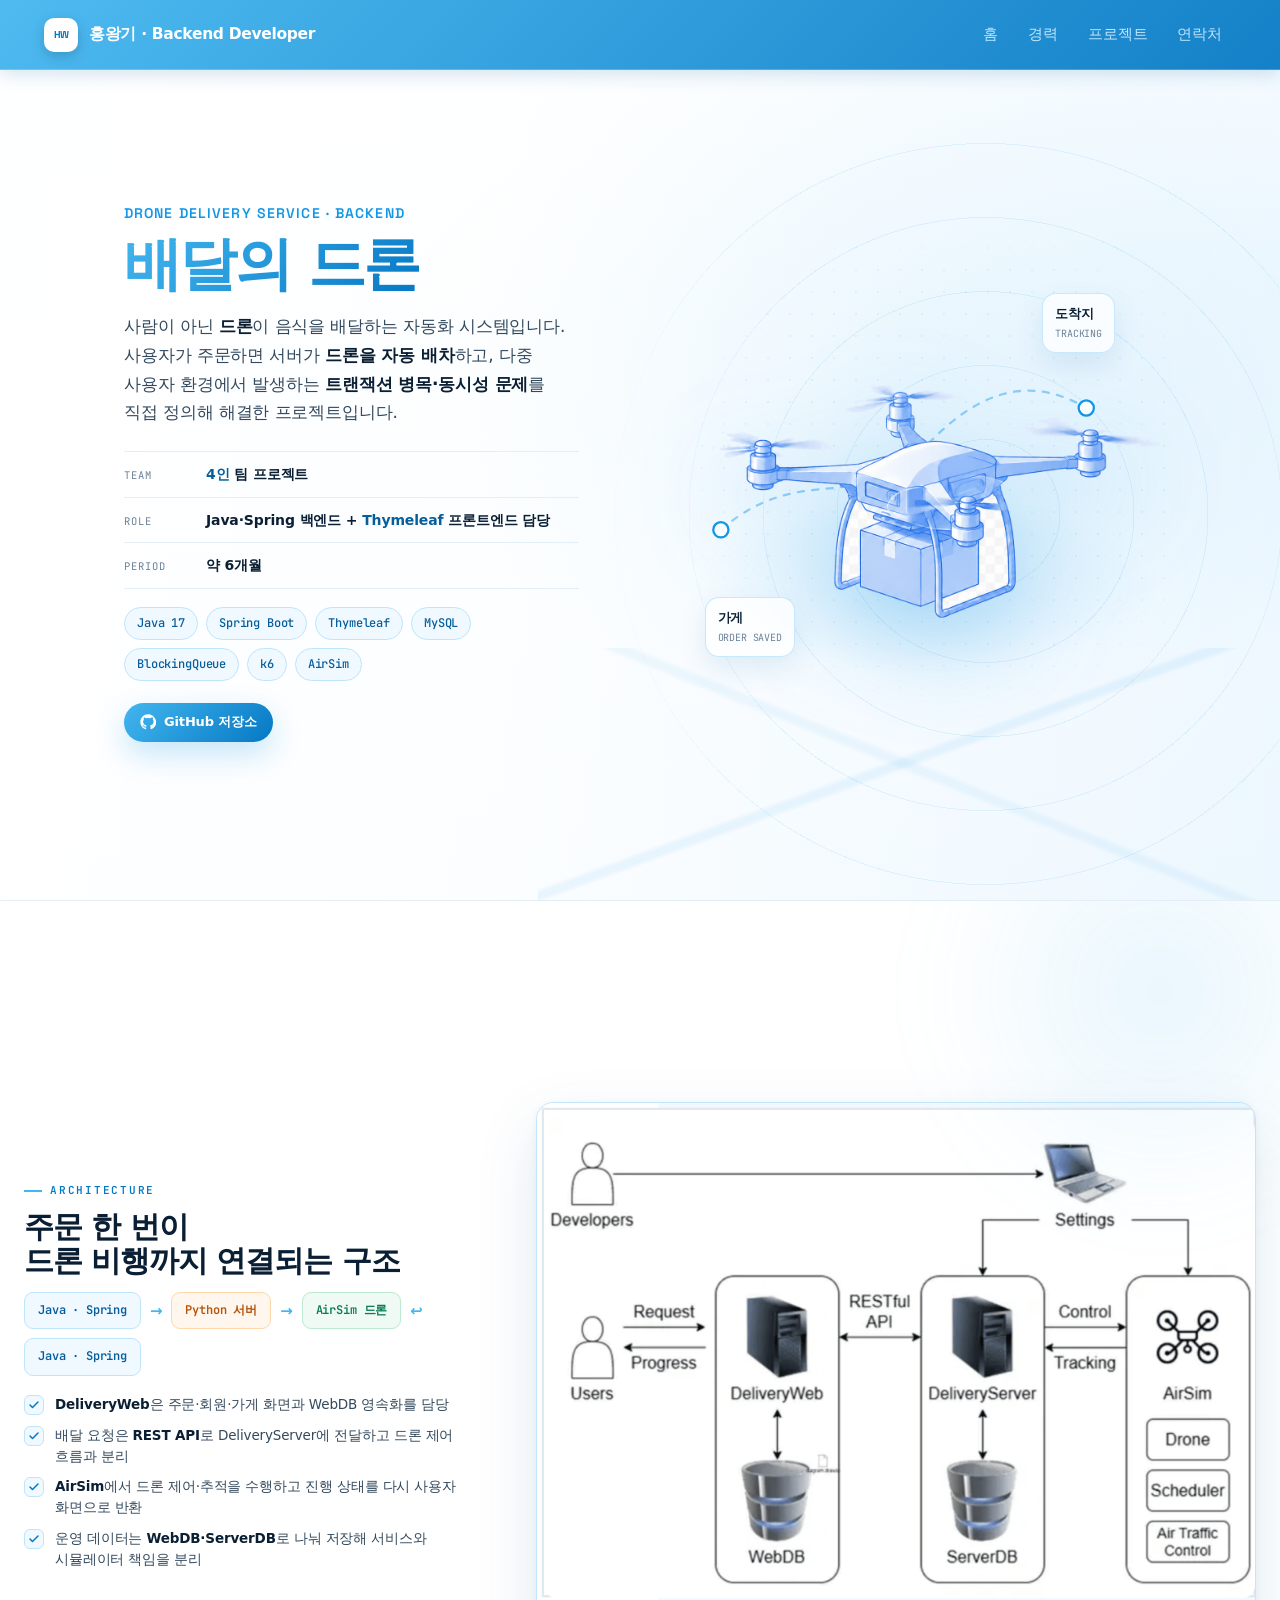
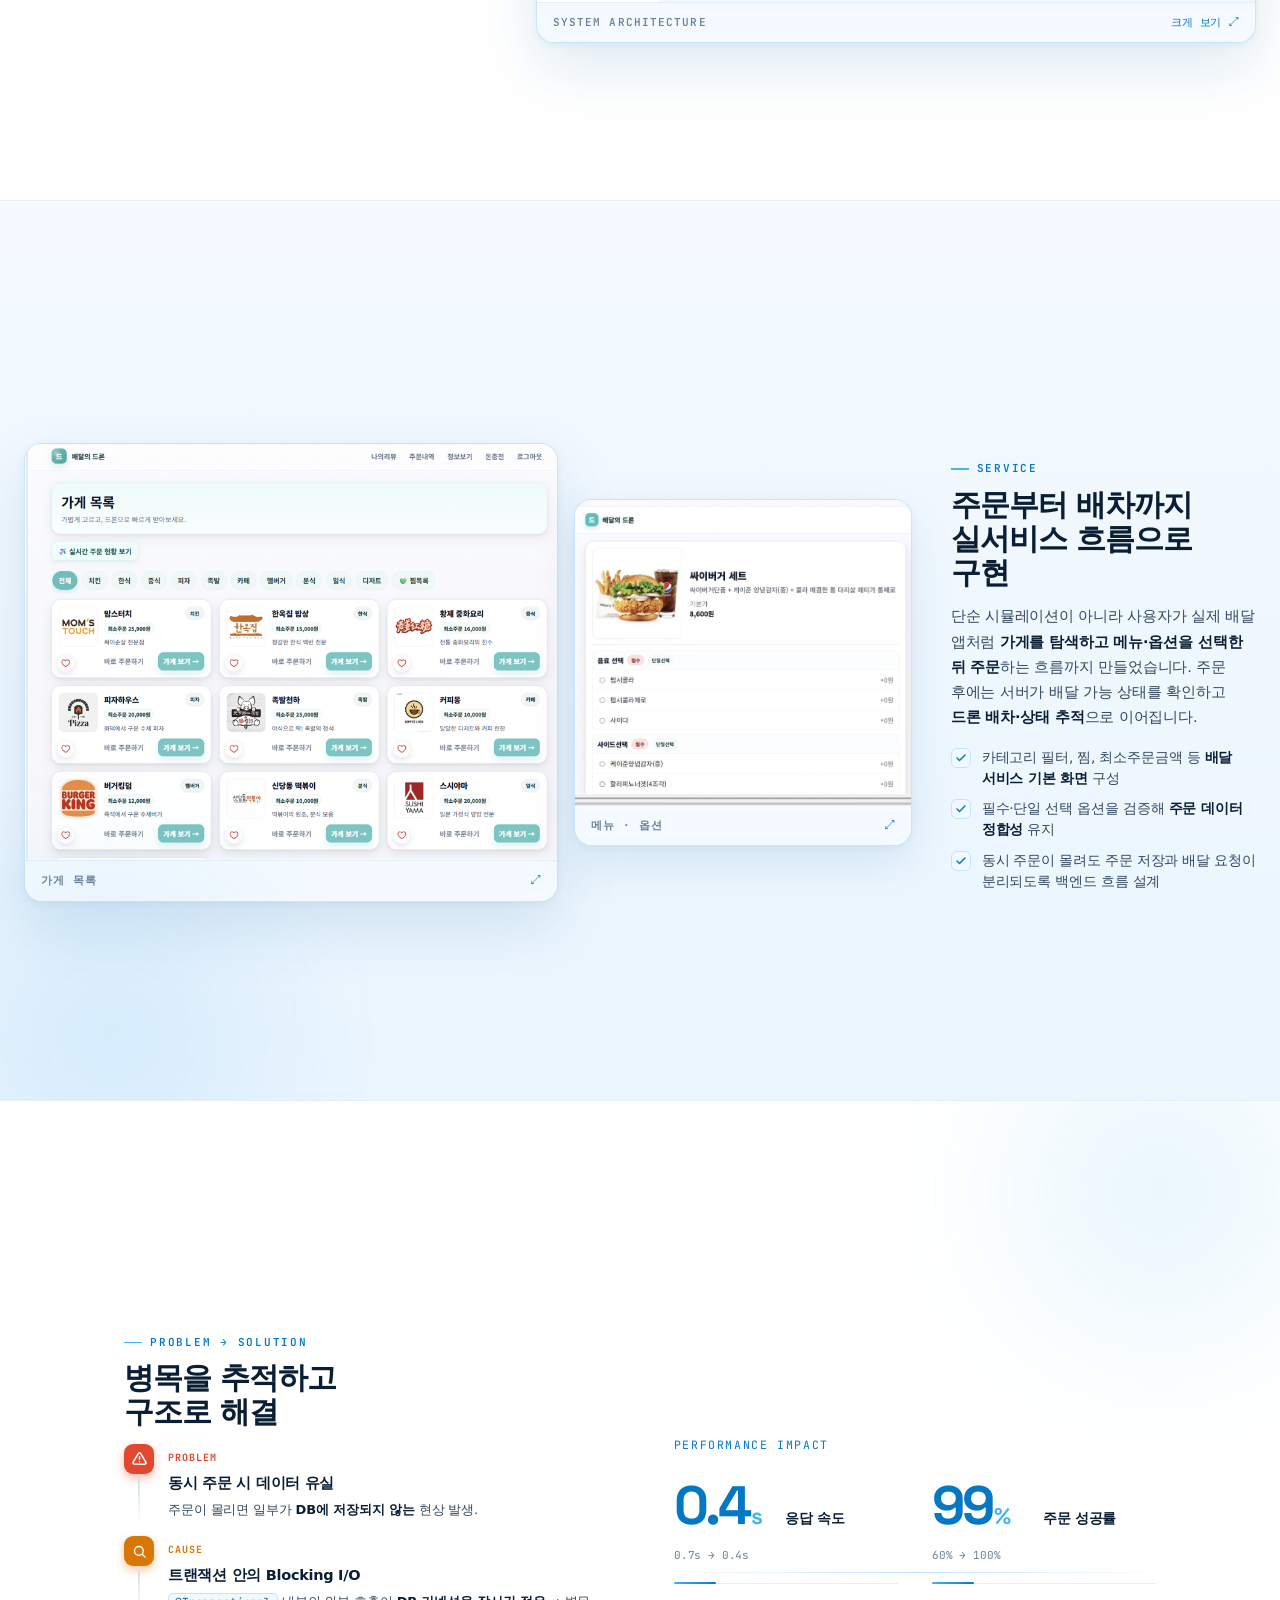
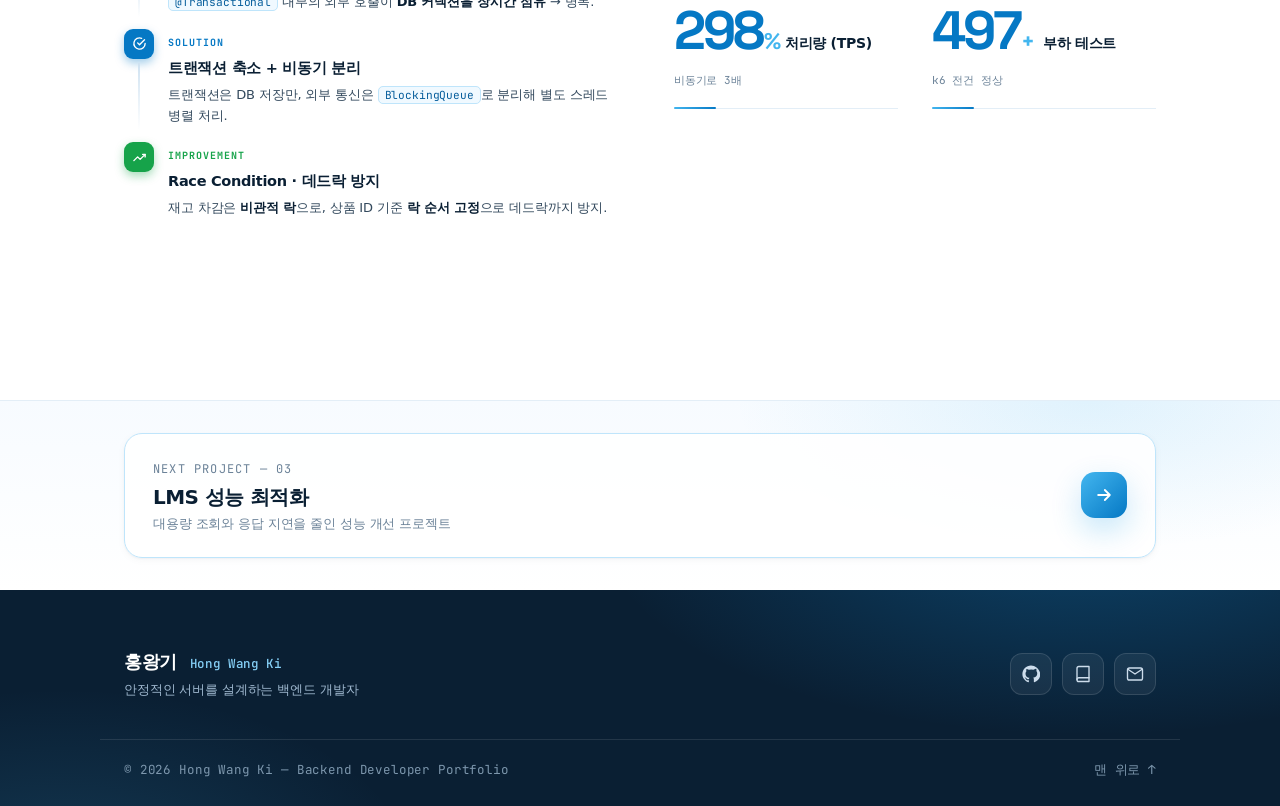
==== commit cc7d1444: "feat: Refine portfolio project pages and visuals" ====
--- a/html/drone.html
+++ b/html/drone.html
@@ -9,160 +9,331 @@
 <link rel="preconnect" href="https://cdn.jsdelivr.net">
 <link rel="stylesheet" href="../css/styles.css">
 <style>
-/* ---------- hero + 핵심 성과 한눈에 ---------- */
-.p-hero{padding:clamp(60px,8vw,84px) 0 clamp(20px,3vw,32px);position:relative;overflow:hidden;}
-.p-hero .blob{position:absolute;width:460px;height:460px;border-radius:50%;background:radial-gradient(circle,#d7eefc,transparent 65%);top:-180px;right:-150px;filter:blur(50px);opacity:.7;z-index:0;}
-.crumb{font-family:var(--mono);font-size:12.5px;color:var(--ink-3);margin-bottom:14px;display:flex;gap:8px;align-items:center;position:relative;z-index:1;}
-.crumb a:hover{color:var(--sky-600);}
-.hero-row{position:relative;z-index:1;display:grid;grid-template-columns:1fr 1.05fr;gap:clamp(24px,4vw,46px);align-items:center;}
-@media(max-width:900px){.hero-row{grid-template-columns:1fr;gap:26px;}}
-.p-eng{font-family:var(--grotesk);font-size:clamp(12px,1.4vw,14px);font-weight:600;letter-spacing:.06em;color:var(--sky-500);}
-.p-hero h1{font-size:clamp(30px,4.4vw,46px);font-weight:800;letter-spacing:-.04em;line-height:1.04;margin:8px 0 12px;}
-.p-sub{font-size:clamp(14px,1.4vw,15.5px);color:var(--ink-2);line-height:1.65;max-width:460px;}
-.p-sub b{color:var(--ink);font-weight:600;}
-.meta-inline{display:flex;flex-wrap:wrap;gap:8px;margin-top:16px;}
-.meta-inline .mi{font-family:var(--mono);font-size:11.5px;color:var(--ink-2);background:#fff;border:1px solid var(--line-2);padding:6px 12px;border-radius:99px;}
-.meta-inline .mi b{color:var(--sky-700);}
-
-/* 성과 타일 (결과를 즉시) */
-.kpi-grid{display:grid;grid-template-columns:1fr 1fr;gap:12px;}
-.kpi{background:#fff;border:1px solid var(--line);border-radius:var(--r-lg);padding:18px 20px;box-shadow:var(--shadow-sm);position:relative;overflow:hidden;transition:transform .3s var(--ease),box-shadow .3s;}
-.kpi::after{content:"";position:absolute;top:0;left:0;right:0;height:3px;background:var(--grad);transform:scaleX(0);transform-origin:left;transition:transform .5s var(--ease);}
-.kpi:hover{transform:translateY(-3px);box-shadow:var(--shadow-md);}
-.kpi:hover::after{transform:scaleX(1);}
-.kpi .num{font-family:var(--grotesk);font-size:clamp(26px,3.4vw,34px);font-weight:700;color:var(--sky-600);letter-spacing:-.04em;line-height:1;}
-.kpi .num .u{font-size:.6em;color:var(--sky-400);}
-.kpi .lab{margin-top:8px;font-weight:700;font-size:13px;letter-spacing:-.01em;}
-.kpi .sub{margin-top:3px;font-size:11.5px;color:var(--ink-3);font-family:var(--mono);}
-
-/* ---------- 한눈에 보드 ---------- */
-.board{border-top:1px solid var(--line);background:var(--bg-tint);}
-.board-grid{display:grid;grid-template-columns:.92fr 1.08fr;gap:clamp(26px,4vw,48px);align-items:start;}
-@media(max-width:900px){.board-grid{grid-template-columns:1fr;gap:32px;}}
-.bcol h2{font-size:clamp(18px,2.4vw,24px);font-weight:800;letter-spacing:-.03em;margin:10px 0 14px;}
-.bcol p.ov{color:var(--ink-2);font-size:14px;line-height:1.72;margin-bottom:14px;}
-.bcol p.ov b{color:var(--ink);font-weight:600;}
-.sb-label{font-family:var(--mono);font-size:11px;font-weight:600;letter-spacing:.1em;text-transform:uppercase;color:var(--ink-3);margin:16px 0 9px;}
-.shot{margin-top:16px;border:1px solid var(--line);border-radius:var(--r-lg);overflow:hidden;background:#fff;box-shadow:var(--shadow-sm);cursor:zoom-in;transition:.3s;}
-.shot:hover{box-shadow:var(--shadow-md);transform:translateY(-2px);}
-.shot img{width:100%;max-height:200px;object-fit:cover;object-position:top center;display:block;}
-.shot .cap{padding:9px 14px;border-top:1px solid var(--line);font-family:var(--mono);font-size:11.5px;color:var(--ink-3);display:flex;justify-content:space-between;align-items:center;}
-.shot .cap .z{color:var(--sky-600);}
-
-/* problem-solution 흐름 — 컴팩트 한 흐름 */
-.flow{background:#fff;border:1px solid var(--line);border-radius:var(--r-lg);box-shadow:var(--shadow-sm);overflow:hidden;}
-.frow{display:flex;gap:14px;padding:16px 20px;border-bottom:1px solid var(--line);position:relative;}
-.frow:last-child{border-bottom:none;}
-.frow .fn{flex:none;}
-.frow .ftag{font-family:var(--mono);font-size:10px;font-weight:700;letter-spacing:.1em;color:#fff;padding:4px 8px;border-radius:6px;display:inline-block;white-space:nowrap;}
-.c-problem{background:#dc2626;} .c-cause{background:#d97706;} .c-solution{background:var(--sky-500);} .c-improve{background:#16a34a;}
-.frow .fb h4{font-size:14.5px;letter-spacing:-.02em;margin-bottom:4px;}
-.frow .fb p{color:var(--ink-2);font-size:13px;line-height:1.6;}
-.frow .fb code{font-family:var(--mono);font-size:.86em;background:var(--sky-50);color:var(--sky-700);padding:1px 6px;border-radius:5px;border:1px solid var(--sky-200);}
-.frow.sol{background:linear-gradient(135deg,#f3faff,#fff);}
-
-/* ---------- next ---------- */
-.nextproj{display:flex;align-items:center;justify-content:space-between;gap:20px;padding:26px 30px;background:linear-gradient(135deg,#f3faff,#fff);border:1px solid var(--sky-200);border-radius:var(--r-lg);transition:.3s;flex-wrap:wrap;}
+/* ============ 배경 텍스처 ============ */
+body{background:
+  radial-gradient(900px 520px at 88% -12%,#eaf6ff,transparent 60%),
+  radial-gradient(760px 520px at -8% 112%,#eef7fe,transparent 62%),
+  #ffffff;}
+
+/* ============ 섹션 스크롤 스냅 (한 화면 = 한 섹션) ============ */
+html{scroll-snap-type:y mandatory;scroll-padding-top:0;}
+@media(max-width:880px),(max-height:600px){html{scroll-snap-type:none;}}
+.p-hero,.sec,.outro{scroll-snap-align:start;scroll-snap-stop:always;}
+.p-hero,.sec{min-height:100svh;display:flex;flex-direction:column;justify-content:center;}
+.p-hero>.wrap,.sec>.wrap{width:100%;}
+/* 마지막 화면: 다음 프로젝트 + 푸터 */
+.outro{min-height:auto;display:flex;flex-direction:column;background:#fff;}
+.outro-main{display:flex;align-items:center;padding:32px 0;border-top:1px solid var(--line);background:
+  radial-gradient(520px 220px at 85% 0%,rgba(67,182,239,.13),transparent 68%),
+  linear-gradient(180deg,#f7fbff,#fff);}
+.outro-main .wrap{width:100%;}
+@media(max-width:880px){.outro-main{padding:28px 0;}}
+
+/* ============ INTRO ============ */
+.p-hero{padding:88px 0 44px;position:relative;overflow:hidden;
+  background:
+    linear-gradient(90deg,rgba(255,255,255,.96) 0%,rgba(255,255,255,.78) 39%,rgba(234,245,254,.42) 100%),
+    radial-gradient(820px 470px at 74% 42%,rgba(67,182,239,.20),transparent 70%),
+    linear-gradient(180deg,#fbfeff 0%,#eef8ff 100%);}
+.p-hero::before{content:"";position:absolute;right:-8%;top:13%;width:62vw;height:62vw;max-width:850px;max-height:850px;border-radius:50%;background:
+  repeating-radial-gradient(circle,rgba(18,150,230,.18) 0 1px,transparent 1px 74px);
+  opacity:.52;mask-image:linear-gradient(90deg,transparent 0%,#000 26%,#000 82%,transparent 100%);}
+.p-hero::after{content:"";position:absolute;right:0;bottom:0;width:58vw;height:28vh;background:
+  linear-gradient(160deg,transparent 0 46%,rgba(18,150,230,.10) 47% 48%,transparent 49%),
+  linear-gradient(22deg,transparent 0 50%,rgba(18,150,230,.08) 51% 52%,transparent 53%);
+  opacity:.75;}
+.hero-in{position:relative;z-index:2;display:grid;grid-template-columns:.94fr 1.06fr;gap:clamp(34px,5vw,72px);align-items:center;}
+.hero-text{max-width:600px;}
+
+/* 히어로 운행 장면 */
+.hero-visual{position:relative;min-height:min(58vw,560px);}
+.hero-stage{position:absolute;inset:0;overflow:visible;}
+.hero-stage::before{content:"";position:absolute;left:8%;right:-3%;bottom:14%;height:32%;border-radius:999px;background:radial-gradient(ellipse,rgba(18,150,230,.11),transparent 68%);filter:blur(4px);}
+.hero-stage::after{content:"";position:absolute;inset:8% -2% 7% 5%;background-image:radial-gradient(rgba(18,150,230,.13) 1px,transparent 1px);background-size:22px 22px;opacity:.65;mask-image:radial-gradient(ellipse at 58% 48%,#000 0 54%,transparent 76%);}
+.route-line{position:absolute;inset:10% 2% 12% 4%;width:92%;height:74%;z-index:1;}
+.route-line path{fill:none;stroke:rgba(18,150,230,.42);stroke-width:3;stroke-linecap:round;stroke-dasharray:8 11;}
+.route-line circle{fill:#fff;stroke:var(--sky-500);stroke-width:3;}
+.hero-pin{position:absolute;z-index:3;display:grid;gap:2px;padding:10px 12px;border-radius:14px;background:rgba(255,255,255,.78);border:1px solid rgba(191,229,251,.86);box-shadow:0 12px 28px rgba(7,94,156,.10);backdrop-filter:blur(10px);}
+.hero-pin b{font-size:12.5px;letter-spacing:-.02em;}
+.hero-pin span{font-family:var(--mono);font-size:10px;color:var(--ink-3);}
+.hero-pin.store{left:12%;bottom:17%;}
+.hero-pin.user{right:8%;top:18%;}
+.hero-drone{position:absolute;z-index:2;right:-3%;top:13%;width:min(52vw,620px);height:auto;filter:drop-shadow(0 34px 48px rgba(18,150,230,.28));animation:droneFloat 6s ease-in-out infinite;}
+@keyframes droneFloat{0%,100%{transform:translateY(0);}50%{transform:translateY(-12px);}}
+.hero-actions{margin-top:22px;display:flex;gap:10px;flex-wrap:wrap;}
+@media(max-width:880px){
+  .hero-in{grid-template-columns:1fr;gap:18px;}
+  .hero-text{max-width:none;}
+  .hero-visual{display:block;min-height:230px;margin-top:2px;opacity:.95;}
+  .hero-stage::before{left:8%;right:8%;bottom:10%;height:34%;}
+  .route-line{inset:8% 4% 12%;width:88%;height:72%;}
+  .hero-pin{display:none;}
+  .hero-drone{left:50%;right:auto;top:0;width:min(86vw,380px);transform:translateX(-50%);animation:none;}
+}
+@media(max-width:880px){.p-hero::before,.p-hero::after{display:none;}}
+.p-eng{font-family:var(--grotesk);font-size:clamp(12px,1.4vw,14px);font-weight:600;letter-spacing:.08em;color:var(--sky-500);}
+.p-hero h1{font-size:clamp(34px,5.4vw,58px);font-weight:800;letter-spacing:-.045em;line-height:1.02;margin:10px 0 18px;}
+.p-lead{font-size:clamp(14.5px,1.6vw,17px);color:var(--ink-2);line-height:1.7;}
+.p-lead b{color:var(--ink);font-weight:600;}
+/* 역할/팀/기간 — 행 리스트 */
+.intro-meta{margin-top:24px;border-top:1px solid var(--line);}
+.intro-meta .im{display:flex;align-items:baseline;gap:16px;padding:11px 0;border-bottom:1px solid var(--line);}
+.intro-meta .k{flex:none;width:66px;font-family:var(--mono);font-size:10.5px;letter-spacing:.1em;text-transform:uppercase;color:var(--ink-3);}
+.intro-meta .v{font-size:14px;font-weight:600;color:var(--ink);letter-spacing:-.01em;}
+.intro-meta .v b{color:var(--sky-700);font-weight:700;}
+.intro-tech{margin-top:18px;}
+
+/* ============ SECTION (이미지 + 내용) ============ */
+.sec{padding:88px 0 44px;border-top:1px solid var(--line);position:relative;overflow:hidden;}
+.sec.tint{background:linear-gradient(180deg,#f4faff,#eaf5fe);}
+.sec>.wrap{position:relative;z-index:1;}
+.sec::before{content:"";position:absolute;width:500px;height:500px;border-radius:50%;background:radial-gradient(circle,rgba(67,182,239,.12),transparent 68%);filter:blur(34px);z-index:0;pointer-events:none;top:-160px;right:-130px;}
+.sec.tint::before{top:auto;bottom:-180px;right:auto;left:-140px;background:radial-gradient(circle,rgba(18,150,230,.10),transparent 68%);}
+.sec-grid{display:grid;gap:clamp(28px,4vw,56px);align-items:center;}
+.sec .wrap-wide{max-width:1280px;}
+.sec-grid.img-left{grid-template-columns:1.22fr .78fr;}
+.sec-grid.img-right{grid-template-columns:.78fr 1.22fr;}
+@media(max-width:880px){.sec-grid{grid-template-columns:1fr!important;gap:24px;}.sec-grid .col-text{order:2;}}
+
+/* 이미지 — 폭 채우되 화면 높이 안 넘게 */
+.shot{border:1px solid rgba(191,229,251,.9);border-radius:18px;overflow:hidden;background:#fff;box-shadow:0 24px 62px rgba(7,94,156,.13),0 2px 8px rgba(10,31,51,.05);cursor:zoom-in;width:100%;max-width:100%;margin:0 auto;transition:transform .35s var(--ease),box-shadow .35s var(--ease),border-color .35s var(--ease);}
+.shot:hover{transform:translateY(-4px);box-shadow:0 30px 72px rgba(7,94,156,.18),0 4px 14px rgba(10,31,51,.07);border-color:var(--sky-300);}
+.shot img{display:block;width:100%;height:auto;max-height:64vh;object-fit:contain;background:linear-gradient(180deg,#fff,#f8fcff);}
+.shot .cap{display:flex;align-items:center;justify-content:space-between;gap:10px;padding:11px 16px;border-top:1px solid var(--line);background:var(--bg-tint);}
+.shot .cap .t{font-family:var(--mono);font-size:11px;font-weight:600;letter-spacing:.1em;text-transform:uppercase;color:var(--ink-3);}
+.shot .cap .z{font-family:var(--mono);font-size:11px;color:var(--sky-600);}
+/* 서비스: 화면 2개(좌) + 설명(우) */
+.svc-grid{grid-template-columns:1.92fr .66fr;gap:clamp(24px,3vw,40px);}
+.shots-2{display:grid;grid-template-columns:1.42fr .9fr;gap:16px;align-items:center;}
+.shots-2 .shot{width:100%;margin:0;}
+.shots-2 .shot:first-child{width:100%;}
+.shots-2 .shot:nth-child(2){position:relative;right:auto;bottom:auto;width:100%;justify-self:end;box-shadow:0 18px 46px rgba(7,94,156,.11),0 2px 8px rgba(10,31,51,.04);}
+.shots-2 .shot img{width:100%;height:auto;max-height:60vh;object-fit:contain;object-position:top center;}
+.shots-2 .shot:nth-child(2) img{object-position:top center;}
+@media(max-width:880px){
+  .shots-2{display:grid;grid-template-columns:1fr;gap:14px;min-height:auto;}
+  .shots-2 .shot:first-child,.shots-2 .shot:nth-child(2){position:relative;right:auto;bottom:auto;width:100%;}
+  .shots-2 .shot img{max-height:none;}
+}
+
+/* 텍스트 컬럼 */
+.col-text .eyebrow{margin-bottom:10px;}
+.col-text h2{font-size:clamp(21px,2.8vw,30px);font-weight:800;letter-spacing:-.035em;line-height:1.14;margin-bottom:14px;}
+.col-text p.lead{color:var(--ink-2);font-size:14.5px;line-height:1.74;margin-bottom:16px;}
+.col-text p.lead b{color:var(--ink);font-weight:600;}
+.feat{list-style:none;display:flex;flex-direction:column;gap:10px;}
+.feat li{display:flex;gap:11px;font-size:13.5px;color:var(--ink-2);line-height:1.55;}
+.feat li .ck{flex:none;width:20px;height:20px;border-radius:6px;background:var(--sky-50);border:1px solid var(--sky-200);display:grid;place-items:center;margin-top:1px;}
+.feat li .ck svg{width:12px;height:12px;color:var(--sky-600);}
+.feat li b{color:var(--ink);font-weight:600;}
+.tech-row{display:flex;flex-wrap:wrap;gap:7px;margin-top:18px;}
+
+/* 아키텍처 플로우 (노드 → 노드) */
+.aflow{display:flex;flex-wrap:wrap;align-items:center;gap:9px;margin:2px 0 18px;}
+.aflow .node{font-family:var(--mono);font-size:12px;font-weight:600;color:var(--sky-700);background:var(--sky-50);border:1px solid var(--sky-200);padding:8px 13px;border-radius:9px;white-space:nowrap;}
+.aflow .node.alt{color:#b45309;background:#fff7ed;border-color:#fed7aa;}
+.aflow .node.drone{color:#0a7d55;background:#effaf4;border-color:#bbe9d2;}
+.aflow .ar{color:var(--sky-400);font-weight:700;}
+
+/* ============ 문제해결 타임라인 ============ */
+.solve-grid{display:grid;grid-template-columns:1.02fr .98fr;gap:clamp(26px,4vw,48px);align-items:center;}
+@media(max-width:880px){.solve-grid{grid-template-columns:1fr;gap:26px;}}
+.flow{display:flex;flex-direction:column;}
+.fstep{display:grid;grid-template-columns:auto 1fr;gap:14px;position:relative;padding-bottom:16px;}
+.fstep:last-child{padding-bottom:0;}
+.fstep .rail{display:flex;flex-direction:column;align-items:center;}
+.fstep .dot{width:30px;height:30px;border-radius:9px;display:grid;place-items:center;flex:none;background:var(--c);color:#fff;box-shadow:0 4px 10px color-mix(in srgb,var(--c) 38%,transparent);}
+.fstep .dot svg{width:15px;height:15px;}
+.fstep .line{flex:1;width:2px;background:linear-gradient(var(--line-2),transparent);margin:4px 0 -4px;}
+.fstep:last-child .line{display:none;}
+.fstep .fb .tag{font-family:var(--mono);font-size:10px;font-weight:700;letter-spacing:.1em;color:var(--c);}
+.fstep .fb h4{font-size:14.5px;letter-spacing:-.02em;margin:4px 0 5px;}
+.fstep .fb p{color:var(--ink-2);font-size:13px;line-height:1.58;}
+.fstep .fb code{font-family:var(--mono);font-size:.86em;background:var(--sky-50);color:var(--sky-700);padding:1px 6px;border-radius:5px;border:1px solid var(--sky-200);}
+.fstep .fb p b{color:var(--ink);font-weight:600;}
+.s-problem{--c:#e0492f;} .s-cause{--c:#d97706;} .s-solution{--c:#0578c4;} .s-improve{--c:#16a34a;}
+
+/* 성과(결과) — 문제해결 옆 결론 */
+.result{position:relative;overflow:hidden;padding:clamp(10px,1.8vw,18px) 0;}
+.result::before{content:"";position:absolute;left:-4%;right:-4%;top:50%;height:1px;background:linear-gradient(90deg,transparent,var(--sky-200),transparent);}
+.result .rhead{font-family:var(--mono);font-size:11.5px;letter-spacing:.14em;text-transform:uppercase;color:var(--sky-600);margin-bottom:clamp(18px,2.4vw,28px);}
+.rgrid{display:grid;grid-template-columns:1fr 1fr;column-gap:34px;row-gap:24px;}
+.rkpi{position:relative;display:grid;grid-template-columns:96px 1fr;gap:15px;align-items:end;padding:0 0 18px;border-bottom:1px solid var(--line);}
+.rkpi::before{content:"";position:absolute;left:0;bottom:-1px;width:42px;height:2px;background:var(--grad);border-radius:2px;}
+.rkpi .num{font-family:var(--grotesk);font-weight:700;font-size:clamp(34px,4.4vw,54px);letter-spacing:-.05em;line-height:.86;color:var(--sky-600);}
+.rkpi .num .u{font-size:.42em;color:var(--sky-400);margin-left:1px;}
+.rkpi .lab{font-weight:800;font-size:14px;color:var(--ink);letter-spacing:-.02em;}
+.rkpi .sub{margin-top:3px;font-size:11px;color:var(--ink-3);font-family:var(--mono);}
+@media(max-width:560px){.rgrid{grid-template-columns:1fr;gap:16px;}.rkpi{grid-template-columns:82px 1fr;padding-bottom:14px;}}
+
+/* ============ NEXT ============ */
+.nextproj{display:flex;align-items:center;justify-content:space-between;gap:20px;padding:22px 28px;background:rgba(255,255,255,.9);border:1px solid var(--sky-200);border-radius:18px;color:var(--ink);transition:.3s;box-shadow:var(--shadow-sm);flex-wrap:wrap;}
 .nextproj:hover{box-shadow:var(--shadow-md);transform:translateY(-3px);border-color:var(--sky-300);}
 .nextproj .np-l span{font-family:var(--mono);font-size:12px;color:var(--ink-3);letter-spacing:.1em;text-transform:uppercase;}
 .nextproj .np-l h3{font-size:20px;font-weight:800;letter-spacing:-.03em;margin-top:6px;}
-.nextproj .np-arrow{width:46px;height:46px;border-radius:50%;background:var(--grad);display:grid;place-items:center;color:#fff;flex:none;box-shadow:var(--shadow-sky);}
+.nextproj .np-l p{margin-top:5px;font-size:13px;color:var(--ink-3);}
+.nextproj .np-arrow{width:46px;height:46px;border-radius:14px;background:var(--grad);display:grid;place-items:center;color:#fff;flex:none;box-shadow:var(--shadow-sky);}
 .nextproj .np-arrow svg{width:20px;height:20px;}
 </style>
 </head>
-<body>
-
-<!-- ============ HERO + 핵심 성과 ============ -->
-<section class="p-hero" data-screen-label="배달의드론 히어로">
-  <span class="blob"></span>
-  <div class="wrap">
-    <div class="crumb reveal"><a href="../index.html">홈</a> <span>/</span> <span>Project 02</span> <span>/</span> <span style="color:var(--sky-600);">배달의드론</span></div>
-    <div class="hero-row">
-      <div>
-        <div class="p-eng reveal">DRONE DELIVERY SERVICE · BACKEND</div>
-        <h1 class="reveal d1">배달의드론</h1>
-        <p class="p-sub reveal d2">드론 시뮬레이터 기반 배달 자동화 시스템. 다중 사용자 환경의 <b>트랜잭션 병목·동시성 문제</b>를 비동기 구조와 락 전략으로 해결했습니다.</p>
-        <div class="meta-inline reveal d3">
-          <span class="mi"><b>PERIOD</b> 약 6개월</span>
-          <span class="mi"><b>ROLE</b> Backend</span>
-          <span class="mi"><b>STACK</b> Spring Boot · k6</span>
-        </div>
-      </div>
-      <div class="kpi-grid reveal d2">
-        <div class="kpi">
-          <div class="num"><span data-count data-to="43">0</span><span class="u">%↓</span></div>
-          <div class="lab">응답 속도</div><div class="sub">0.7s → 0.4s</div>
-        </div>
-        <div class="kpi">
-          <div class="num"><span data-count data-to="100">0</span><span class="u">%</span></div>
-          <div class="lab">주문 성공률</div><div class="sub">60% → 100%</div>
-        </div>
-        <div class="kpi">
-          <div class="num"><span data-count data-to="3">0</span><span class="u">x</span></div>
-          <div class="lab">처리량 (TPS)</div><div class="sub">동시 처리량 3배</div>
-        </div>
-        <div class="kpi">
-          <div class="num"><span data-count data-to="500">0</span><span class="u">+</span></div>
-          <div class="lab">부하 테스트</div><div class="sub">k6 전건 정상</div>
-        </div>
-      </div>
-    </div>
-  </div>
-</section>
-
-<!-- ============ 한눈에 보드 ============ -->
-<section class="section-pad board" style="padding-top:clamp(40px,6vw,60px);padding-bottom:clamp(40px,6vw,60px);" data-screen-label="개요 · 문제해결">
-  <div class="wrap board-grid">
-    <!-- 왼쪽: 개요 + 스택 + 화면 -->
-    <div class="bcol">
-      <span class="eyebrow reveal">// OVERVIEW</span>
-      <h2 class="reveal">사람이 아닌 드론이 배달하는 시스템</h2>
-      <p class="ov reveal">드론 시뮬레이터를 활용한 배달 자동화 시스템입니다. 반년간 다중 사용자 환경에서 발생하는 트랜잭션 병목과 동시성 문제를 직접 정의하고, 로그 추적·k6 부하 테스트로 병목을 식별해 단계적으로 해결했습니다.</p>
-      <div class="sb-label reveal">Tech Stack</div>
-      <div class="chips reveal">
-        <span class="chip solid">Java 17</span><span class="chip solid">Spring Boot</span><span class="chip solid">MySQL</span>
-        <span class="chip solid">BlockingQueue</span><span class="chip solid">k6</span><span class="chip solid">Python</span>
-      </div>
-      <div class="shot reveal" id="shot1">
-        <img src="../images/drone_arch.png" alt="배달의드론 시스템 아키텍처">
-        <div class="cap"><span>시스템 아키텍처 · BlockingQueue 비동기 구조</span><span class="z">크게 보기 ⤢</span></div>
-      </div>
-    </div>
-
-    <!-- 오른쪽: 문제해결 흐름 한눈에 -->
-    <div class="bcol">
-      <span class="eyebrow reveal">// PROBLEM SOLVING · 한눈에</span>
-      <h2 class="reveal">병목을 추적하고 구조로 해결</h2>
-      <div class="flow reveal">
-        <div class="frow">
-          <div class="fn"><span class="ftag c-problem">PROBLEM</span></div>
-          <div class="fb"><h4>동시 주문 시 데이터 유실</h4><p>동시 주문이 몰리면 일부 데이터가 DB에 저장되지 않는 현상 발생. 로그 추적으로 병목 지점을 탐색.</p></div>
-        </div>
-        <div class="frow">
-          <div class="fn"><span class="ftag c-cause">CAUSE</span></div>
-          <div class="fb"><h4>트랜잭션 안의 Blocking I/O</h4><p><code>@Transactional</code> 내부의 외부 서버 호출이 Blocking I/O로 동작해 DB 커넥션을 오래 점유 → 병목 유발.</p></div>
-        </div>
-        <div class="frow sol">
-          <div class="fn"><span class="ftag c-solution">SOLUTION</span></div>
-          <div class="fb"><h4>트랜잭션 축소 + 비동기 분리</h4><p>트랜잭션 범위를 DB 저장으로 축소하고, 외부 통신은 <code>BlockingQueue</code> 기반 비동기 구조로 분리해 별도 스레드에서 병렬 처리.</p></div>
-        </div>
-        <div class="frow">
-          <div class="fn"><span class="ftag c-improve">IMPROVE</span></div>
-          <div class="fb"><h4>Race Condition · 데드락 방지</h4><p>재고 차감 Race Condition을 비관적 락으로 해결, 상품 ID 기준 <b>락 순서 고정</b>으로 데드락 방지·정합성 확보.</p></div>
-        </div>
-      </div>
-    </div>
-  </div>
-</section>
-
-<!-- ============ NEXT ============ -->
-<section class="section-pad" style="padding-top:clamp(34px,5vw,52px);padding-bottom:clamp(34px,5vw,52px);">
-  <div class="wrap">
-    <a class="nextproj reveal" href="lms.html">
-      <div class="np-l"><span>Next Project — 03</span><h3>LMS 성능 최적화</h3></div>
-      <div class="np-arrow"><svg viewBox="0 0 24 24" fill="none" stroke="currentColor" stroke-width="2.2" stroke-linecap="round" stroke-linejoin="round"><path d="M5 12h14M13 6l6 6-6 6"/></svg></div>
-    </a>
-  </div>
+<body data-no-footer>
+
+<!-- ============ 1. INTRO ============ -->
+<section class="p-hero" id="top" data-screen-label="배달의드론 · 소개">
+  <div class="wrap hero-in">
+    <div class="hero-text">
+      <div class="p-eng reveal">DRONE DELIVERY SERVICE · BACKEND</div>
+      <h1 class="reveal d1"><span class="grad-text">배달의 드론</span></h1>
+      <p class="p-lead reveal d2">사람이 아닌 <b>드론</b>이 음식을 배달하는 자동화 시스템입니다. 사용자가 주문하면 서버가 <b>드론을 자동 배차</b>하고, 다중 사용자 환경에서 발생하는 <b>트랜잭션 병목·동시성 문제</b>를 직접 정의해 해결한 프로젝트입니다.</p>
+      <div class="intro-meta reveal d2">
+        <div class="im"><div class="k">Team</div><div class="v"><b>4인</b> 팀 프로젝트</div></div>
+        <div class="im"><div class="k">Role</div><div class="v">Java·Spring 백엔드 + <b>Thymeleaf</b> 프론트엔드 담당</div></div>
+        <div class="im"><div class="k">Period</div><div class="v">약 6개월</div></div>
+      </div>
+      <div class="chips intro-tech reveal d3">
+        <span class="chip solid">Java 17</span><span class="chip solid">Spring Boot</span><span class="chip solid">Thymeleaf</span>
+        <span class="chip solid">MySQL</span><span class="chip solid">BlockingQueue</span><span class="chip solid">k6</span><span class="chip solid">AirSim</span>
+      </div>
+      <div class="hero-actions reveal d3">
+        <a class="btn btn-primary btn-sm" href="https://github.com/hongwangki/DroneDeliveryWeb" target="_blank" rel="noopener">
+          <svg viewBox="0 0 24 24" fill="currentColor"><path d="M12 .5C5.7.5.5 5.7.5 12c0 5.1 3.3 9.4 7.9 10.9.6.1.8-.2.8-.6v-2c-3.2.7-3.9-1.4-3.9-1.4-.5-1.3-1.3-1.7-1.3-1.7-1.1-.7.1-.7.1-.7 1.2.1 1.8 1.2 1.8 1.2 1 1.8 2.7 1.3 3.4 1 .1-.8.4-1.3.7-1.6-2.6-.3-5.3-1.3-5.3-5.7 0-1.3.5-2.3 1.2-3.1-.1-.3-.5-1.5.1-3.1 0 0 1-.3 3.3 1.2a11.5 11.5 0 0 1 6 0C18 4.6 19 4.9 19 4.9c.6 1.6.2 2.8.1 3.1.8.8 1.2 1.8 1.2 3.1 0 4.4-2.7 5.4-5.3 5.7.4.4.8 1.1.8 2.2v3.3c0 .4.2.7.8.6 4.6-1.5 7.9-5.8 7.9-10.9C23.5 5.7 18.3.5 12 .5z"/></svg>
+          GitHub 저장소
+        </a>
+      </div>
+    </div>
+    <div class="hero-visual reveal d2" aria-hidden="true">
+      <div class="hero-stage">
+        <svg class="route-line" viewBox="0 0 620 360">
+          <path d="M76 278 C182 186 262 260 342 172 S492 80 556 118"/>
+          <circle cx="76" cy="278" r="10"/>
+          <circle cx="556" cy="118" r="10"/>
+        </svg>
+        <div class="hero-pin store"><b>가게</b><span>ORDER SAVED</span></div>
+        <div class="hero-pin user"><b>도착지</b><span>TRACKING</span></div>
+        <img class="hero-drone" src="../images/drone_hero.png" alt="">
+      </div>
+    </div>
+  </div>
+</section>
+
+<!-- ============ 2. ARCHITECTURE ============ -->
+<section class="sec" data-screen-label="시스템 아키텍처">
+  <div class="wrap-wide sec-grid img-right">
+    <div class="col-text reveal">
+      <span class="eyebrow">ARCHITECTURE</span>
+      <h2>주문 한 번이<br>드론 비행까지 연결되는 구조</h2>
+      <div class="aflow">
+        <span class="node">Java · Spring</span><span class="ar">→</span>
+        <span class="node alt">Python 서버</span><span class="ar">→</span>
+        <span class="node drone">AirSim 드론</span><span class="ar">↩</span>
+        <span class="node">Java · Spring</span>
+      </div>
+      <ul class="feat">
+        <li><span class="ck"><svg viewBox="0 0 24 24" fill="none" stroke="currentColor" stroke-width="3" stroke-linecap="round" stroke-linejoin="round"><path d="M20 6 9 17l-5-5"/></svg></span><span><b>DeliveryWeb</b>은 주문·회원·가게 화면과 WebDB 영속화를 담당</span></li>
+        <li><span class="ck"><svg viewBox="0 0 24 24" fill="none" stroke="currentColor" stroke-width="3" stroke-linecap="round" stroke-linejoin="round"><path d="M20 6 9 17l-5-5"/></svg></span><span>배달 요청은 <b>REST API</b>로 DeliveryServer에 전달하고 드론 제어 흐름과 분리</span></li>
+        <li><span class="ck"><svg viewBox="0 0 24 24" fill="none" stroke="currentColor" stroke-width="3" stroke-linecap="round" stroke-linejoin="round"><path d="M20 6 9 17l-5-5"/></svg></span><span><b>AirSim</b>에서 드론 제어·추적을 수행하고 진행 상태를 다시 사용자 화면으로 반환</span></li>
+        <li><span class="ck"><svg viewBox="0 0 24 24" fill="none" stroke="currentColor" stroke-width="3" stroke-linecap="round" stroke-linejoin="round"><path d="M20 6 9 17l-5-5"/></svg></span><span>운영 데이터는 <b>WebDB·ServerDB</b>로 나눠 저장해 서비스와 시뮬레이터 책임을 분리</span></li>
+      </ul>
+    </div>
+    <div class="shot reveal d1" id="shot1">
+      <img src="../images/drone_arch.png" alt="배달의드론 시스템 아키텍처 — Java·Spring · Python · AirSim 구조">
+      <div class="cap"><span class="t">System Architecture</span><span class="z">크게 보기 ⤢</span></div>
+    </div>
+  </div>
+</section>
+
+<!-- ============ 3. SERVICE ============ -->
+<section class="sec tint" data-screen-label="서비스 화면">
+  <div class="wrap-wide sec-grid svc-grid">
+    <div class="shots-2 reveal">
+      <div class="shot" id="shot2">
+        <img src="../images/drone_home_page.png" alt="배달의드론 가게 목록 화면">
+        <div class="cap"><span class="t">가게 목록</span><span class="z">⤢</span></div>
+      </div>
+      <div class="shot" id="shot3">
+        <img src="../images/drone_menu.png" alt="배달의드론 메뉴 상세·옵션 선택 화면">
+        <div class="cap"><span class="t">메뉴 · 옵션</span><span class="z">⤢</span></div>
+      </div>
+    </div>
+    <div class="col-text reveal d1">
+      <span class="eyebrow">SERVICE</span>
+      <h2>주문부터 배차까지<br>실서비스 흐름으로 구현</h2>
+      <p class="lead">단순 시뮬레이션이 아니라 사용자가 실제 배달 앱처럼 <b>가게를 탐색하고 메뉴·옵션을 선택한 뒤 주문</b>하는 흐름까지 만들었습니다. 주문 후에는 서버가 배달 가능 상태를 확인하고 <b>드론 배차·상태 추적</b>으로 이어집니다.</p>
+      <ul class="feat">
+        <li><span class="ck"><svg viewBox="0 0 24 24" fill="none" stroke="currentColor" stroke-width="3" stroke-linecap="round" stroke-linejoin="round"><path d="M20 6 9 17l-5-5"/></svg></span><span>카테고리 필터, 찜, 최소주문금액 등 <b>배달 서비스 기본 화면</b> 구성</span></li>
+        <li><span class="ck"><svg viewBox="0 0 24 24" fill="none" stroke="currentColor" stroke-width="3" stroke-linecap="round" stroke-linejoin="round"><path d="M20 6 9 17l-5-5"/></svg></span><span>필수·단일 선택 옵션을 검증해 <b>주문 데이터 정합성</b> 유지</span></li>
+        <li><span class="ck"><svg viewBox="0 0 24 24" fill="none" stroke="currentColor" stroke-width="3" stroke-linecap="round" stroke-linejoin="round"><path d="M20 6 9 17l-5-5"/></svg></span><span>동시 주문이 몰려도 주문 저장과 배달 요청이 분리되도록 백엔드 흐름 설계</span></li>
+      </ul>
+    </div>
+  </div>
+</section>
+
+<!-- ============ 4. 문제 해결 → 성과 ============ -->
+<section class="sec" data-screen-label="문제 해결 · 성과">
+  <div class="wrap solve-grid">
+    <div class="col-text reveal">
+      <span class="eyebrow">PROBLEM → SOLUTION</span>
+      <h2>병목을 추적하고<br>구조로 해결</h2>
+      <div class="flow">
+        <div class="fstep s-problem">
+          <div class="rail"><span class="dot"><svg viewBox="0 0 24 24" fill="none" stroke="currentColor" stroke-width="2.4" stroke-linecap="round" stroke-linejoin="round"><path d="M12 9v4M12 17h.01"/><path d="M10.3 3.9 1.8 18a2 2 0 0 0 1.7 3h17a2 2 0 0 0 1.7-3L13.7 3.9a2 2 0 0 0-3.4 0z"/></svg></span><span class="line"></span></div>
+          <div class="fb"><span class="tag">PROBLEM</span><h4>동시 주문 시 데이터 유실</h4><p>주문이 몰리면 일부가 <b>DB에 저장되지 않는</b> 현상 발생.</p></div>
+        </div>
+        <div class="fstep s-cause">
+          <div class="rail"><span class="dot"><svg viewBox="0 0 24 24" fill="none" stroke="currentColor" stroke-width="2.2" stroke-linecap="round" stroke-linejoin="round"><circle cx="11" cy="11" r="7"/><path d="m21 21-4.3-4.3"/></svg></span><span class="line"></span></div>
+          <div class="fb"><span class="tag">CAUSE</span><h4>트랜잭션 안의 Blocking I/O</h4><p><code>@Transactional</code> 내부의 외부 호출이 <b>DB 커넥션을 장시간 점유</b> → 병목.</p></div>
+        </div>
+        <div class="fstep s-solution">
+          <div class="rail"><span class="dot"><svg viewBox="0 0 24 24" fill="none" stroke="currentColor" stroke-width="2.2" stroke-linecap="round" stroke-linejoin="round"><path d="M9 11l3 3 8-8"/><path d="M21 12a9 9 0 1 1-5.6-8.3"/></svg></span><span class="line"></span></div>
+          <div class="fb"><span class="tag">SOLUTION</span><h4>트랜잭션 축소 + 비동기 분리</h4><p>트랜잭션은 DB 저장만, 외부 통신은 <code>BlockingQueue</code>로 분리해 별도 스레드 병렬 처리.</p></div>
+        </div>
+        <div class="fstep s-improve">
+          <div class="rail"><span class="dot"><svg viewBox="0 0 24 24" fill="none" stroke="currentColor" stroke-width="2.2" stroke-linecap="round" stroke-linejoin="round"><path d="M3 17l6-6 4 4 8-8"/><path d="M17 7h4v4"/></svg></span></div>
+          <div class="fb"><span class="tag">IMPROVEMENT</span><h4>Race Condition · 데드락 방지</h4><p>재고 차감은 <b>비관적 락</b>으로, 상품 ID 기준 <b>락 순서 고정</b>으로 데드락까지 방지.</p></div>
+        </div>
+      </div>
+    </div>
+
+    <div class="result reveal d1">
+      <div class="rhead">PERFORMANCE IMPACT</div>
+      <div class="rgrid">
+        <div class="rkpi"><div class="num"><span data-count data-to="0.4" data-dec="1">0</span><span class="u">s</span></div><div class="lab">응답 속도</div><div class="sub">0.7s → 0.4s</div></div>
+        <div class="rkpi"><div class="num"><span data-count data-to="100">0</span><span class="u">%</span></div><div class="lab">주문 성공률</div><div class="sub">60% → 100%</div></div>
+        <div class="rkpi"><div class="num"><span data-count data-to="300">0</span><span class="u">%</span></div><div class="lab">처리량 (TPS)</div><div class="sub">비동기로 3배</div></div>
+        <div class="rkpi"><div class="num"><span data-count data-to="500">0</span><span class="u">+</span></div><div class="lab">부하 테스트</div><div class="sub">k6 전건 정상</div></div>
+      </div>
+    </div>
+  </div>
+</section>
+
+<!-- ============ OUTRO : 다음 프로젝트 + 푸터 ============ -->
+<section class="outro" data-screen-label="다음 프로젝트">
+  <div class="outro-main">
+    <div class="wrap">
+      <a class="nextproj reveal" href="lms.html">
+        <div class="np-l">
+          <span>Next Project — 03</span>
+          <h3>LMS 성능 최적화</h3>
+          <p>대용량 조회와 응답 지연을 줄인 성능 개선 프로젝트</p>
+        </div>
+        <div class="np-arrow"><svg viewBox="0 0 24 24" fill="none" stroke="currentColor" stroke-width="2.2" stroke-linecap="round" stroke-linejoin="round"><path d="M5 12h14M13 6l6 6-6 6"/></svg></div>
+      </a>
+    </div>
+  </div>
+  <footer class="footer">
+    <div class="wrap footer-top">
+      <div class="f-brand"><div class="ft"><div class="nm">홍왕기 <span>Hong Wang Ki</span></div><div class="tl">안정적인 서버를 설계하는 백엔드 개발자</div></div></div>
+      <div class="f-social">
+        <a class="f-soc" href="https://github.com/hongwangki" target="_blank" rel="noopener" aria-label="GitHub"><svg viewBox="0 0 24 24" fill="currentColor"><path d="M12 .5C5.7.5.5 5.7.5 12c0 5.1 3.3 9.4 7.9 10.9.6.1.8-.2.8-.6v-2c-3.2.7-3.9-1.4-3.9-1.4-.5-1.3-1.3-1.7-1.3-1.7-1.1-.7.1-.7.1-.7 1.2.1 1.8 1.2 1.8 1.2 1 1.8 2.7 1.3 3.4 1 .1-.8.4-1.3.7-1.6-2.6-.3-5.3-1.3-5.3-5.7 0-1.3.5-2.3 1.2-3.1-.1-.3-.5-1.5.1-3.1 0 0 1-.3 3.3 1.2a11.5 11.5 0 0 1 6 0C18 4.6 19 4.9 19 4.9c.6 1.6.2 2.8.1 3.1.8.8 1.2 1.8 1.2 3.1 0 4.4-2.7 5.4-5.3 5.7.4.4.8 1.1.8 2.2v3.3c0 .4.2.7.8.6 4.6-1.5 7.9-5.8 7.9-10.9C23.5 5.7 18.3.5 12 .5z"/></svg></a>
+        <a class="f-soc" href="https://leejd8130.tistory.com" target="_blank" rel="noopener" aria-label="Blog"><svg viewBox="0 0 24 24" fill="none" stroke="currentColor" stroke-width="1.8" stroke-linecap="round" stroke-linejoin="round"><path d="M4 19.5A2.5 2.5 0 0 1 6.5 17H20"/><path d="M6.5 2H20v20H6.5A2.5 2.5 0 0 1 4 19.5v-15A2.5 2.5 0 0 1 6.5 2z"/></svg></a>
+        <a class="f-soc" href="mailto:leejd8130@naver.com" aria-label="Email"><svg viewBox="0 0 24 24" fill="none" stroke="currentColor" stroke-width="1.8" stroke-linecap="round" stroke-linejoin="round"><rect x="2" y="4" width="20" height="16" rx="2.5"/><path d="m3 6 9 6 9-6"/></svg></a>
+      </div>
+    </div>
+    <div class="wrap footer-bottom">
+      <span>© 2026 Hong Wang Ki — Backend Developer Portfolio</span>
+      <a href="#top">맨 위로 ↑</a>
+    </div>
+  </footer>
 </section>
 
 <!-- Lightbox -->
--- a/css/styles.css
+++ b/css/styles.css
@@ -99,39 +99,45 @@
   position:fixed;top:0;left:0;right:0;z-index:100;
   display:flex;align-items:center;justify-content:space-between;
   padding:15px clamp(20px,4vw,44px);
-  background:rgba(255,255,255,.74);
-  backdrop-filter:saturate(160%) blur(16px);
-  -webkit-backdrop-filter:saturate(160%) blur(16px);
-  border-bottom:1px solid transparent;
+  background:linear-gradient(135deg,rgba(67,182,239,.94) 0%,rgba(5,120,196,.94) 100%);
+  backdrop-filter:saturate(170%) blur(14px);
+  -webkit-backdrop-filter:saturate(170%) blur(14px);
+  border-bottom:1px solid rgba(255,255,255,.18);
+  box-shadow:0 4px 18px rgba(7,94,156,.18);
   transition:border-color .3s,background .3s,box-shadow .3s;
 }
-.nav.scrolled{border-bottom-color:var(--line);box-shadow:var(--shadow-sm);}
-.nav-brand{display:flex;align-items:center;gap:11px;font-weight:700;letter-spacing:-.02em;font-size:15.5px;white-space:nowrap;}
+.nav.scrolled{
+  background:linear-gradient(135deg,rgba(43,176,235,.97) 0%,rgba(7,94,156,.97) 100%);
+  border-bottom-color:rgba(255,255,255,.28);
+  box-shadow:0 6px 22px rgba(7,94,156,.28);
+}
+.nav-brand{display:flex;align-items:center;gap:11px;font-weight:700;letter-spacing:-.02em;font-size:15.5px;white-space:nowrap;color:#fff;}
 .nav-mark{
-  width:34px;height:34px;border-radius:10px;background:var(--grad);
-  display:grid;place-items:center;color:#fff;font-family:var(--grotesk);font-weight:700;font-size:10px;letter-spacing:-.08em;
-  box-shadow:0 4px 12px rgba(18,150,230,.32);
+  width:34px;height:34px;border-radius:10px;background:#fff;
+  display:grid;place-items:center;color:var(--sky-600);font-family:var(--grotesk);font-weight:700;font-size:10px;letter-spacing:-.08em;
+  box-shadow:0 4px 12px rgba(5,40,72,.22);
 }
 .nav-mark span{transform:translateY(-.5px);}
 .nav-links{display:flex;align-items:center;gap:2px;}
 .nav-link{
-  font-size:14.5px;font-weight:500;color:var(--ink-2);
+  font-size:14.5px;font-weight:500;color:#bfe5fb;
   padding:8px 14px;border-radius:8px;position:relative;
   transition:color .2s,background .2s;white-space:nowrap;
 }
-.nav-link:hover{color:var(--ink);background:var(--bg-tint-2);}
-.nav-link.active{color:var(--sky-700);font-weight:600;}
+.nav-link:hover{color:#fff;background:rgba(255,255,255,.1);}
+.nav-link.active{color:#fff;font-weight:600;}
 .nav-link.active::after{
   content:"";position:absolute;left:13px;right:13px;bottom:2px;height:2px;
-  border-radius:2px;background:var(--grad);
+  border-radius:2px;background:#fff;
 }
 .nav-cta{
   margin-left:8px;padding:9px 18px;border-radius:99px;font-size:14px;font-weight:600;
-  background:var(--ink);color:#fff;transition:transform .2s,box-shadow .2s,background .2s;
-}
-.nav-cta:hover{transform:translateY(-2px);box-shadow:var(--shadow-md);background:var(--sky-600);}
+  background:#fff;color:var(--sky-700);box-shadow:0 4px 14px rgba(5,40,72,.18);
+  transition:transform .2s,box-shadow .2s,background .2s,color .2s;
+}
+.nav-cta:hover{transform:translateY(-2px);box-shadow:0 8px 22px rgba(5,40,72,.26);background:var(--sky-50);color:var(--sky-800);}
 .nav-toggle{display:none;background:none;border:none;cursor:pointer;flex-direction:column;gap:5px;padding:8px;}
-.nav-toggle span{width:21px;height:2px;background:var(--ink);border-radius:2px;transition:.3s;}
+.nav-toggle span{width:21px;height:2px;background:#fff;border-radius:2px;transition:.3s;}
 
 @media(max-width:820px){
   .nav-links{
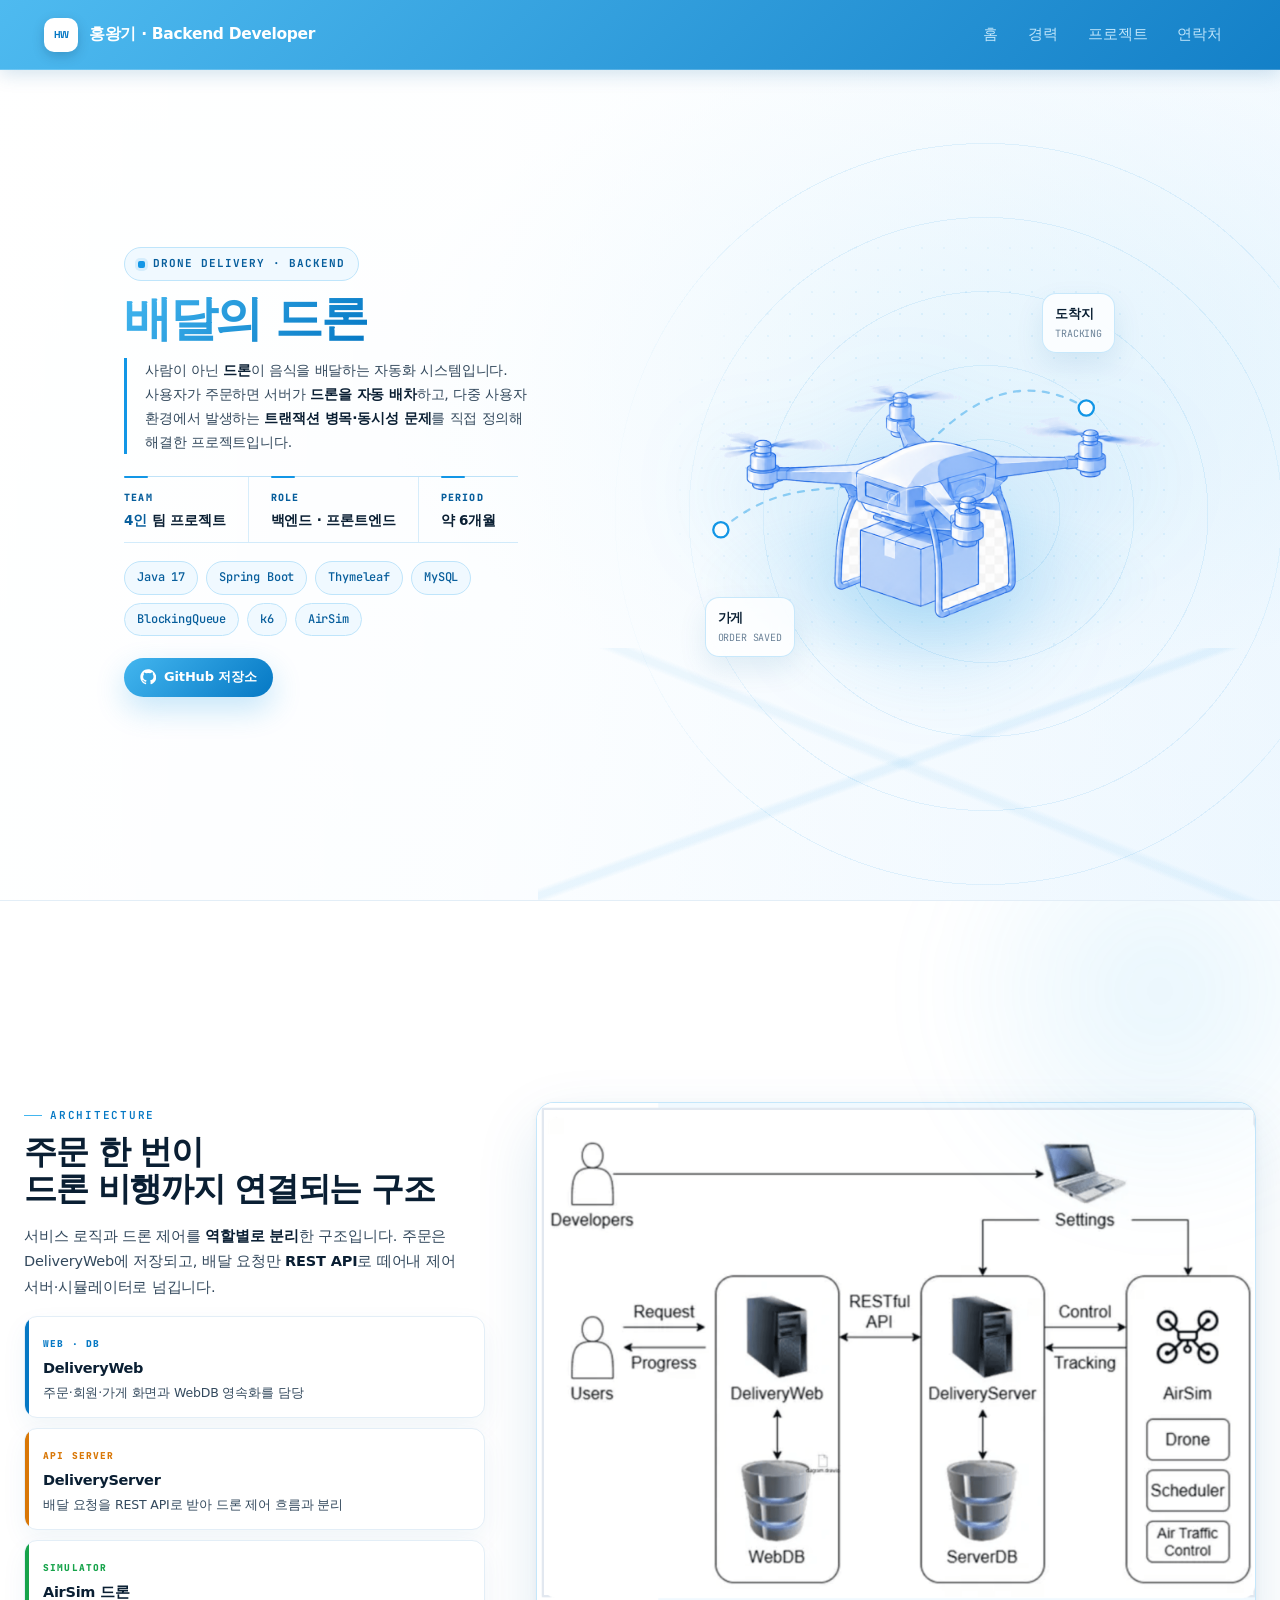
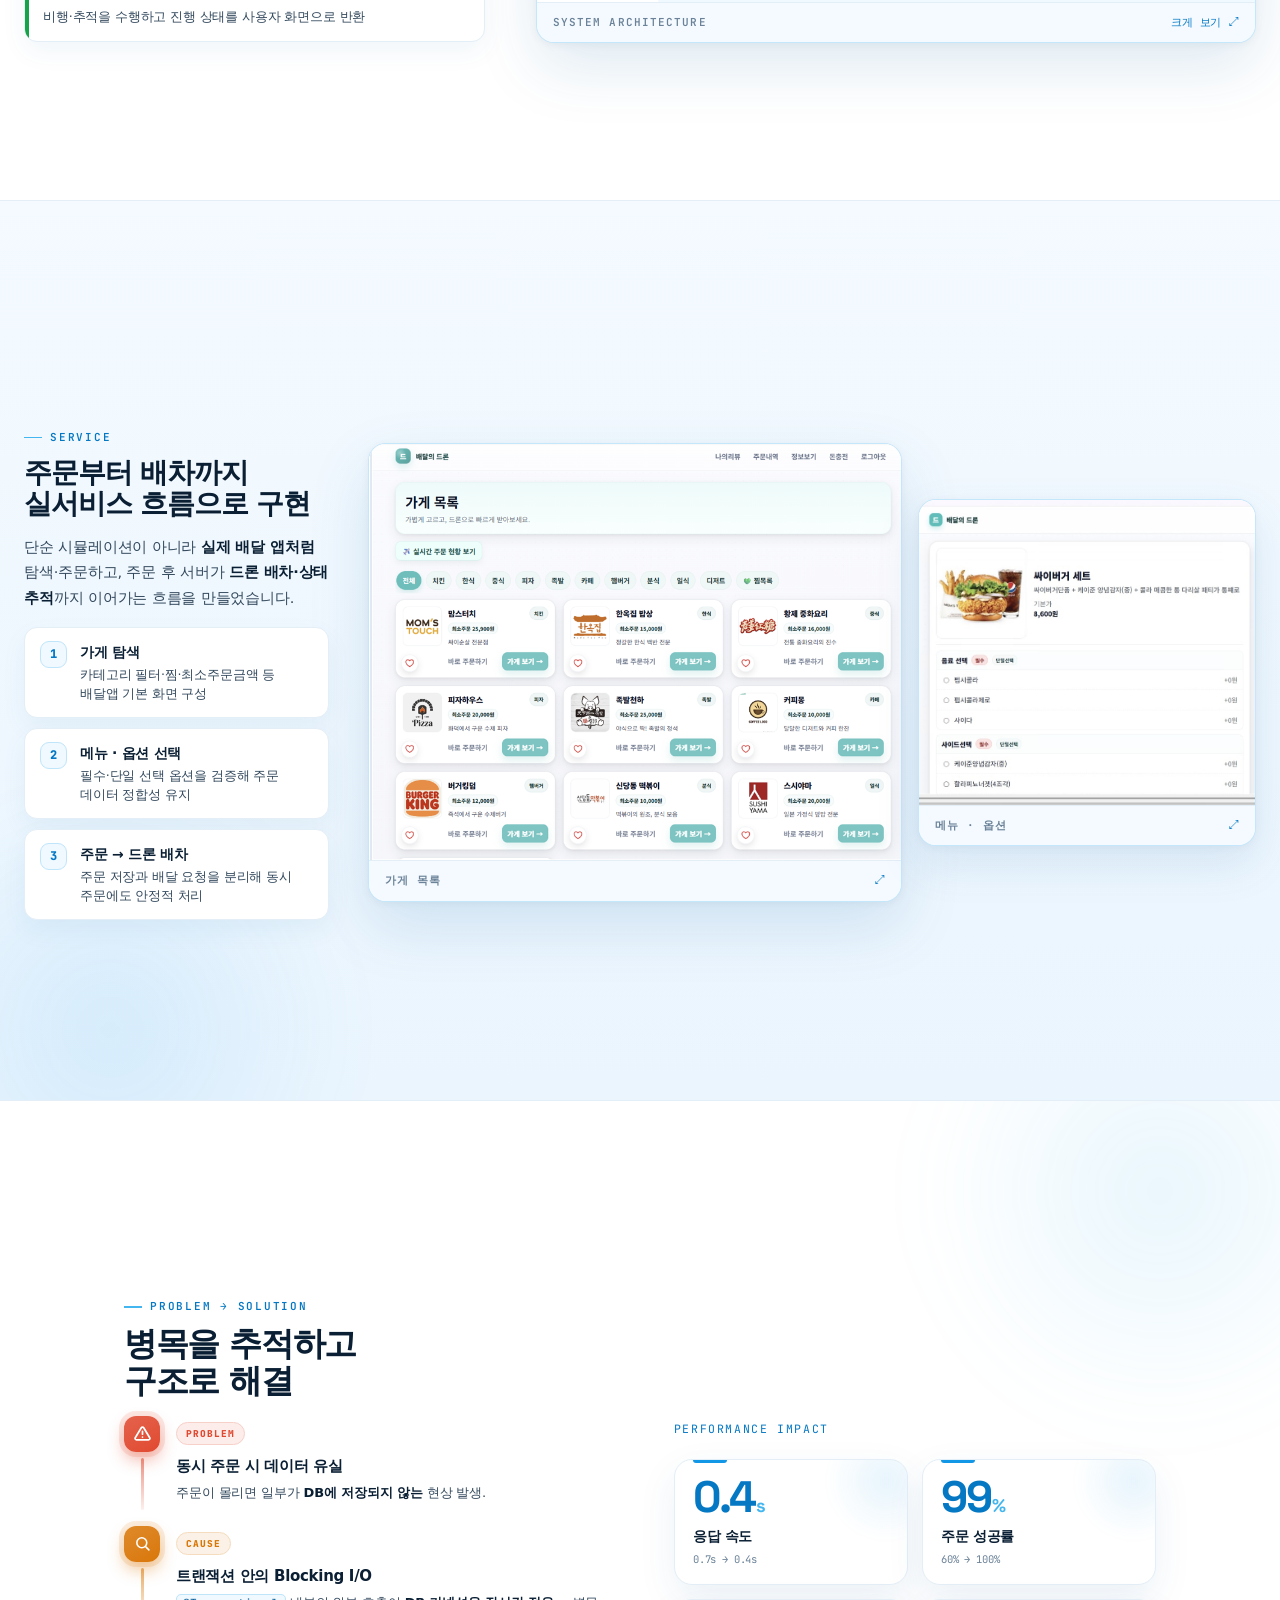
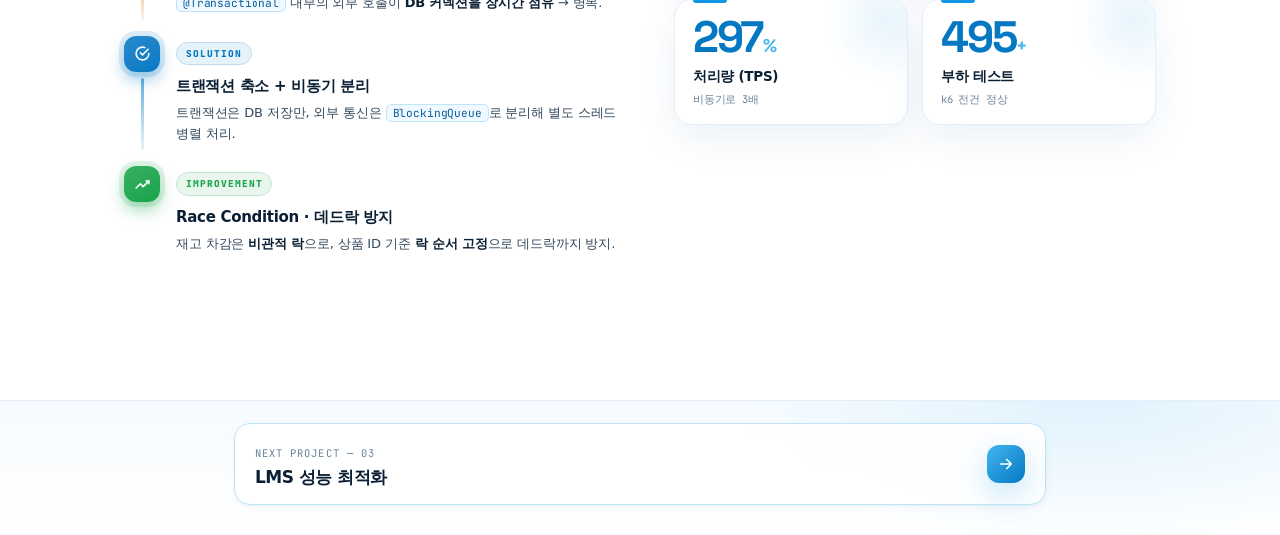
==== commit a6035d5c: "feat: 프로젝트 상세 페이지 카드 디자인 통일 및 히어로 정리" ====
--- a/html/drone.html
+++ b/html/drone.html
@@ -23,11 +23,11 @@
 .p-hero>.wrap,.sec>.wrap{width:100%;}
 /* 마지막 화면: 다음 프로젝트 + 푸터 */
 .outro{min-height:auto;display:flex;flex-direction:column;background:#fff;}
-.outro-main{display:flex;align-items:center;padding:32px 0;border-top:1px solid var(--line);background:
+.outro-main{display:flex;align-items:center;padding:22px 0 30px;border-top:1px solid var(--line);background:
   radial-gradient(520px 220px at 85% 0%,rgba(67,182,239,.13),transparent 68%),
   linear-gradient(180deg,#f7fbff,#fff);}
-.outro-main .wrap{width:100%;}
-@media(max-width:880px){.outro-main{padding:28px 0;}}
+.outro-main .wrap{width:100%;max-width:860px;}
+@media(max-width:880px){.outro-main{padding:22px 0 30px;}}
 
 /* ============ INTRO ============ */
 .p-hero{padding:88px 0 44px;position:relative;overflow:hidden;
@@ -69,18 +69,26 @@
   .route-line{inset:8% 4% 12%;width:88%;height:72%;}
   .hero-pin{display:none;}
   .hero-drone{left:50%;right:auto;top:0;width:min(86vw,380px);transform:translateX(-50%);animation:none;}
+  .intro-meta{grid-template-columns:1fr;width:100%;}
+  .intro-meta .im{padding:12px 0;}
+  .intro-meta .im+.im{padding-left:0;border-left:0;border-top:1px solid rgba(18,150,230,.14);}
+  .intro-meta .im+.im::before{left:0;}
 }
 @media(max-width:880px){.p-hero::before,.p-hero::after{display:none;}}
-.p-eng{font-family:var(--grotesk);font-size:clamp(12px,1.4vw,14px);font-weight:600;letter-spacing:.08em;color:var(--sky-500);}
-.p-hero h1{font-size:clamp(34px,5.4vw,58px);font-weight:800;letter-spacing:-.045em;line-height:1.02;margin:10px 0 18px;}
-.p-lead{font-size:clamp(14.5px,1.6vw,17px);color:var(--ink-2);line-height:1.7;}
-.p-lead b{color:var(--ink);font-weight:600;}
-/* 역할/팀/기간 — 행 리스트 */
-.intro-meta{margin-top:24px;border-top:1px solid var(--line);}
-.intro-meta .im{display:flex;align-items:baseline;gap:16px;padding:11px 0;border-bottom:1px solid var(--line);}
-.intro-meta .k{flex:none;width:66px;font-family:var(--mono);font-size:10.5px;letter-spacing:.1em;text-transform:uppercase;color:var(--ink-3);}
-.intro-meta .v{font-size:14px;font-weight:600;color:var(--ink);letter-spacing:-.01em;}
-.intro-meta .v b{color:var(--sky-700);font-weight:700;}
+.p-eng{display:inline-flex;align-items:center;gap:8px;font-family:var(--mono);font-size:11px;font-weight:700;letter-spacing:.09em;color:var(--sky-700);background:var(--sky-50);border:1px solid var(--sky-200);padding:7px 13px;border-radius:99px;}
+.p-eng::before{content:"";width:7px;height:7px;border-radius:2px;background:var(--sky-500);box-shadow:0 0 0 3px rgba(18,150,230,.12);}
+.p-hero h1{font-size:clamp(30px,3.9vw,48px);font-weight:800;letter-spacing:-.048em;line-height:1.0;margin:13px 0 16px;}
+.p-lead{max-width:560px;font-size:clamp(14px,1.05vw,15.5px);color:var(--ink-2);line-height:1.72;border-left:3px solid var(--sky-500);padding-left:18px;}
+.p-lead b{color:var(--ink);font-weight:700;}
+/* 팀/역할/기간 — 가로 스트립(틴플식) */
+.intro-meta{display:grid;grid-template-columns:repeat(3,auto);gap:0;margin:22px 0 18px;width:max-content;max-width:100%;border-top:1px solid rgba(18,150,230,.26);border-bottom:1px solid rgba(18,150,230,.18);}
+.intro-meta .im{position:relative;display:block;padding:13px 22px 13px 0;}
+.intro-meta .im+.im{padding-left:22px;border-left:1px solid rgba(18,150,230,.16);}
+.intro-meta .im::before{content:"";position:absolute;left:0;top:-1px;width:24px;height:2px;border-radius:99px;background:var(--sky-500);}
+.intro-meta .im+.im::before{left:22px;}
+.intro-meta .k{font-family:var(--mono);font-size:10px;letter-spacing:.12em;text-transform:uppercase;font-weight:800;color:var(--sky-700);}
+.intro-meta .v{font-size:13.5px;font-weight:800;color:var(--ink);margin-top:5px;line-height:1.35;letter-spacing:-.01em;}
+.intro-meta .v b{color:var(--sky-700);font-weight:800;}
 .intro-tech{margin-top:18px;}
 
 /* ============ SECTION (이미지 + 내용) ============ */
@@ -103,7 +111,8 @@
 .shot .cap .t{font-family:var(--mono);font-size:11px;font-weight:600;letter-spacing:.1em;text-transform:uppercase;color:var(--ink-3);}
 .shot .cap .z{font-family:var(--mono);font-size:11px;color:var(--sky-600);}
 /* 서비스: 화면 2개(좌) + 설명(우) */
-.svc-grid{grid-template-columns:1.92fr .66fr;gap:clamp(24px,3vw,40px);}
+.svc-grid{grid-template-columns:.66fr 1.92fr;gap:clamp(24px,3vw,44px);}
+.svc-grid .col-text h2{font-size:clamp(21px,2.5vw,28px);}
 .shots-2{display:grid;grid-template-columns:1.42fr .9fr;gap:16px;align-items:center;}
 .shots-2 .shot{width:100%;margin:0;}
 .shots-2 .shot:first-child{width:100%;}
@@ -118,62 +127,70 @@
 
 /* 텍스트 컬럼 */
 .col-text .eyebrow{margin-bottom:10px;}
-.col-text h2{font-size:clamp(21px,2.8vw,30px);font-weight:800;letter-spacing:-.035em;line-height:1.14;margin-bottom:14px;}
+.col-text h2{font-size:clamp(23px,3.1vw,33px);font-weight:800;letter-spacing:-.04em;line-height:1.12;margin-bottom:16px;}
 .col-text p.lead{color:var(--ink-2);font-size:14.5px;line-height:1.74;margin-bottom:16px;}
 .col-text p.lead b{color:var(--ink);font-weight:600;}
-.feat{list-style:none;display:flex;flex-direction:column;gap:10px;}
-.feat li{display:flex;gap:11px;font-size:13.5px;color:var(--ink-2);line-height:1.55;}
-.feat li .ck{flex:none;width:20px;height:20px;border-radius:6px;background:var(--sky-50);border:1px solid var(--sky-200);display:grid;place-items:center;margin-top:1px;}
-.feat li .ck svg{width:12px;height:12px;color:var(--sky-600);}
-.feat li b{color:var(--ink);font-weight:600;}
 .tech-row{display:flex;flex-wrap:wrap;gap:7px;margin-top:18px;}
 
-/* 아키텍처 플로우 (노드 → 노드) */
-.aflow{display:flex;flex-wrap:wrap;align-items:center;gap:9px;margin:2px 0 18px;}
-.aflow .node{font-family:var(--mono);font-size:12px;font-weight:600;color:var(--sky-700);background:var(--sky-50);border:1px solid var(--sky-200);padding:8px 13px;border-radius:9px;white-space:nowrap;}
-.aflow .node.alt{color:#b45309;background:#fff7ed;border-color:#fed7aa;}
-.aflow .node.drone{color:#0a7d55;background:#effaf4;border-color:#bbe9d2;}
-.aflow .ar{color:var(--sky-400);font-weight:700;}
+/* 아키텍처 — 구성요소 카드 */
+.arch-comp{display:grid;gap:10px;margin:2px 0 4px;}
+.arch-comp .ac{position:relative;padding:13px 16px 14px 18px;border-radius:13px;background:#fff;border:1px solid var(--line);box-shadow:0 10px 26px rgba(7,94,156,.06);overflow:hidden;transition:transform .3s var(--ease),box-shadow .3s var(--ease);}
+.arch-comp .ac:hover{transform:translateY(-3px);box-shadow:0 16px 38px rgba(7,94,156,.1);}
+.arch-comp .ac::before{content:"";position:absolute;left:0;top:0;bottom:0;width:4px;background:var(--c);}
+.arch-comp .ac .lab{font-family:var(--mono);font-size:9.5px;font-weight:800;letter-spacing:.12em;color:var(--c);}
+.arch-comp .ac b{display:block;margin-top:3px;font-size:14.5px;letter-spacing:-.02em;color:var(--ink);}
+.arch-comp .ac .d{display:block;margin-top:4px;font-size:12.5px;line-height:1.5;color:var(--ink-2);}
+.arch-comp .web{--c:#0578c4;} .arch-comp .srv{--c:#d97706;} .arch-comp .drn{--c:#16a34a;}
+
+/* 서비스 — 번호 스텝 카드 */
+.svc-steps{display:grid;gap:10px;margin:2px 0 4px;}
+.svc-step{position:relative;display:grid;grid-template-columns:auto 1fr;gap:13px;align-items:start;padding:13px 15px;border-radius:13px;background:#fff;border:1px solid var(--line);box-shadow:0 10px 26px rgba(7,94,156,.06);transition:transform .3s var(--ease),box-shadow .3s var(--ease);}
+.svc-step:hover{transform:translateY(-3px);box-shadow:0 16px 38px rgba(7,94,156,.1);}
+.svc-step .n{flex:none;width:27px;height:27px;border-radius:9px;background:var(--sky-50);border:1px solid var(--sky-200);display:grid;place-items:center;font-family:var(--mono);font-size:12px;font-weight:800;color:var(--sky-600);}
+.svc-step b{display:block;font-size:14px;letter-spacing:-.02em;color:var(--ink);}
+.svc-step .d{display:block;margin-top:3px;font-size:12.5px;line-height:1.5;color:var(--ink-2);}
 
 /* ============ 문제해결 타임라인 ============ */
 .solve-grid{display:grid;grid-template-columns:1.02fr .98fr;gap:clamp(26px,4vw,48px);align-items:center;}
 @media(max-width:880px){.solve-grid{grid-template-columns:1fr;gap:26px;}}
 .flow{display:flex;flex-direction:column;}
-.fstep{display:grid;grid-template-columns:auto 1fr;gap:14px;position:relative;padding-bottom:16px;}
+.fstep{display:grid;grid-template-columns:auto 1fr;gap:16px;position:relative;padding-bottom:22px;}
 .fstep:last-child{padding-bottom:0;}
 .fstep .rail{display:flex;flex-direction:column;align-items:center;}
-.fstep .dot{width:30px;height:30px;border-radius:9px;display:grid;place-items:center;flex:none;background:var(--c);color:#fff;box-shadow:0 4px 10px color-mix(in srgb,var(--c) 38%,transparent);}
-.fstep .dot svg{width:15px;height:15px;}
-.fstep .line{flex:1;width:2px;background:linear-gradient(var(--line-2),transparent);margin:4px 0 -4px;}
+.fstep .dot{width:36px;height:36px;border-radius:12px;display:grid;place-items:center;flex:none;background:linear-gradient(150deg,color-mix(in srgb,var(--c) 86%,#fff),var(--c));color:#fff;box-shadow:0 8px 16px color-mix(in srgb,var(--c) 38%,transparent),0 0 0 5px color-mix(in srgb,var(--c) 12%,transparent);}
+.fstep .dot svg{width:17px;height:17px;}
+.fstep .line{flex:1;width:3px;border-radius:99px;background:linear-gradient(var(--c),color-mix(in srgb,var(--c) 14%,transparent));margin:6px 0 -6px;opacity:.6;}
 .fstep:last-child .line{display:none;}
-.fstep .fb .tag{font-family:var(--mono);font-size:10px;font-weight:700;letter-spacing:.1em;color:var(--c);}
-.fstep .fb h4{font-size:14.5px;letter-spacing:-.02em;margin:4px 0 5px;}
-.fstep .fb p{color:var(--ink-2);font-size:13px;line-height:1.58;}
+.fstep .fb{position:relative;padding-top:4px;}
+.fstep .fb .tag{display:inline-block;font-family:var(--mono);font-size:9.5px;font-weight:800;letter-spacing:.1em;color:var(--c);background:color-mix(in srgb,var(--c) 10%,#fff);border:1px solid color-mix(in srgb,var(--c) 26%,#fff);padding:3px 9px;border-radius:99px;}
+.fstep .fb h4{font-size:15px;letter-spacing:-.02em;margin:9px 0 5px;color:var(--ink);}
+.fstep .fb p{color:var(--ink-2);font-size:13px;line-height:1.6;}
 .fstep .fb code{font-family:var(--mono);font-size:.86em;background:var(--sky-50);color:var(--sky-700);padding:1px 6px;border-radius:5px;border:1px solid var(--sky-200);}
 .fstep .fb p b{color:var(--ink);font-weight:600;}
 .s-problem{--c:#e0492f;} .s-cause{--c:#d97706;} .s-solution{--c:#0578c4;} .s-improve{--c:#16a34a;}
 
 /* 성과(결과) — 문제해결 옆 결론 */
-.result{position:relative;overflow:hidden;padding:clamp(10px,1.8vw,18px) 0;}
-.result::before{content:"";position:absolute;left:-4%;right:-4%;top:50%;height:1px;background:linear-gradient(90deg,transparent,var(--sky-200),transparent);}
-.result .rhead{font-family:var(--mono);font-size:11.5px;letter-spacing:.14em;text-transform:uppercase;color:var(--sky-600);margin-bottom:clamp(18px,2.4vw,28px);}
-.rgrid{display:grid;grid-template-columns:1fr 1fr;column-gap:34px;row-gap:24px;}
-.rkpi{position:relative;display:grid;grid-template-columns:96px 1fr;gap:15px;align-items:end;padding:0 0 18px;border-bottom:1px solid var(--line);}
-.rkpi::before{content:"";position:absolute;left:0;bottom:-1px;width:42px;height:2px;background:var(--grad);border-radius:2px;}
-.rkpi .num{font-family:var(--grotesk);font-weight:700;font-size:clamp(34px,4.4vw,54px);letter-spacing:-.05em;line-height:.86;color:var(--sky-600);}
+.result{position:relative;padding:clamp(6px,1.4vw,14px) 0;}
+.result .rhead{font-family:var(--mono);font-size:11.5px;letter-spacing:.14em;text-transform:uppercase;color:var(--sky-600);margin-bottom:clamp(14px,2vw,20px);}
+.rgrid{display:grid;grid-template-columns:1fr 1fr;gap:14px;}
+.rkpi{position:relative;padding:18px 18px 16px;border-radius:18px;background:#fff;border:1px solid var(--line);box-shadow:0 14px 38px rgba(7,94,156,.08);overflow:hidden;transition:transform .3s var(--ease),box-shadow .3s var(--ease);}
+.rkpi:hover{transform:translateY(-4px);box-shadow:0 22px 52px rgba(7,94,156,.13);}
+.rkpi::before{content:"";position:absolute;left:18px;top:0;width:34px;height:3px;border-radius:0 0 99px 99px;background:var(--sky-500);}
+.rkpi::after{content:"";position:absolute;right:-38px;top:-38px;width:118px;height:118px;border-radius:50%;background:radial-gradient(circle,rgba(18,150,230,.10),transparent 70%);filter:blur(6px);}
+.rkpi .num{position:relative;font-family:var(--grotesk);font-weight:700;font-size:clamp(30px,3.7vw,44px);letter-spacing:-.05em;line-height:.9;color:var(--sky-600);margin-bottom:9px;}
 .rkpi .num .u{font-size:.42em;color:var(--sky-400);margin-left:1px;}
-.rkpi .lab{font-weight:800;font-size:14px;color:var(--ink);letter-spacing:-.02em;}
-.rkpi .sub{margin-top:3px;font-size:11px;color:var(--ink-3);font-family:var(--mono);}
-@media(max-width:560px){.rgrid{grid-template-columns:1fr;gap:16px;}.rkpi{grid-template-columns:82px 1fr;padding-bottom:14px;}}
+.rkpi .lab{position:relative;font-weight:800;font-size:13.5px;color:var(--ink);letter-spacing:-.02em;}
+.rkpi .sub{position:relative;margin-top:3px;font-size:10.5px;color:var(--ink-3);font-family:var(--mono);}
+@media(max-width:560px){.rgrid{gap:10px;}.rkpi{padding:15px 15px 13px;}}
 
 /* ============ NEXT ============ */
-.nextproj{display:flex;align-items:center;justify-content:space-between;gap:20px;padding:22px 28px;background:rgba(255,255,255,.9);border:1px solid var(--sky-200);border-radius:18px;color:var(--ink);transition:.3s;box-shadow:var(--shadow-sm);flex-wrap:wrap;}
+.nextproj{display:flex;align-items:center;justify-content:space-between;gap:16px;padding:16px 20px;background:rgba(255,255,255,.9);border:1px solid var(--sky-200);border-radius:16px;color:var(--ink);transition:.3s;box-shadow:var(--shadow-sm);flex-wrap:wrap;}
 .nextproj:hover{box-shadow:var(--shadow-md);transform:translateY(-3px);border-color:var(--sky-300);}
-.nextproj .np-l span{font-family:var(--mono);font-size:12px;color:var(--ink-3);letter-spacing:.1em;text-transform:uppercase;}
-.nextproj .np-l h3{font-size:20px;font-weight:800;letter-spacing:-.03em;margin-top:6px;}
-.nextproj .np-l p{margin-top:5px;font-size:13px;color:var(--ink-3);}
-.nextproj .np-arrow{width:46px;height:46px;border-radius:14px;background:var(--grad);display:grid;place-items:center;color:#fff;flex:none;box-shadow:var(--shadow-sky);}
-.nextproj .np-arrow svg{width:20px;height:20px;}
+.nextproj .np-l span{font-family:var(--mono);font-size:10.5px;color:var(--ink-3);letter-spacing:.1em;text-transform:uppercase;}
+.nextproj .np-l h3{font-size:17px;font-weight:800;letter-spacing:-.03em;margin-top:4px;}
+.nextproj .np-l p{display:none;}
+.nextproj .np-arrow{width:38px;height:38px;border-radius:12px;background:var(--grad);display:grid;place-items:center;color:#fff;flex:none;box-shadow:var(--shadow-sky);}
+.nextproj .np-arrow svg{width:18px;height:18px;}
 </style>
 </head>
 <body data-no-footer>
@@ -182,12 +199,12 @@
 <section class="p-hero" id="top" data-screen-label="배달의드론 · 소개">
   <div class="wrap hero-in">
     <div class="hero-text">
-      <div class="p-eng reveal">DRONE DELIVERY SERVICE · BACKEND</div>
+      <div class="p-eng reveal">DRONE DELIVERY · BACKEND</div>
       <h1 class="reveal d1"><span class="grad-text">배달의 드론</span></h1>
       <p class="p-lead reveal d2">사람이 아닌 <b>드론</b>이 음식을 배달하는 자동화 시스템입니다. 사용자가 주문하면 서버가 <b>드론을 자동 배차</b>하고, 다중 사용자 환경에서 발생하는 <b>트랜잭션 병목·동시성 문제</b>를 직접 정의해 해결한 프로젝트입니다.</p>
       <div class="intro-meta reveal d2">
         <div class="im"><div class="k">Team</div><div class="v"><b>4인</b> 팀 프로젝트</div></div>
-        <div class="im"><div class="k">Role</div><div class="v">Java·Spring 백엔드 + <b>Thymeleaf</b> 프론트엔드 담당</div></div>
+        <div class="im"><div class="k">Role</div><div class="v">백엔드 · 프론트엔드</div></div>
         <div class="im"><div class="k">Period</div><div class="v">약 6개월</div></div>
       </div>
       <div class="chips intro-tech reveal d3">
@@ -222,18 +239,12 @@
     <div class="col-text reveal">
       <span class="eyebrow">ARCHITECTURE</span>
       <h2>주문 한 번이<br>드론 비행까지 연결되는 구조</h2>
-      <div class="aflow">
-        <span class="node">Java · Spring</span><span class="ar">→</span>
-        <span class="node alt">Python 서버</span><span class="ar">→</span>
-        <span class="node drone">AirSim 드론</span><span class="ar">↩</span>
-        <span class="node">Java · Spring</span>
-      </div>
-      <ul class="feat">
-        <li><span class="ck"><svg viewBox="0 0 24 24" fill="none" stroke="currentColor" stroke-width="3" stroke-linecap="round" stroke-linejoin="round"><path d="M20 6 9 17l-5-5"/></svg></span><span><b>DeliveryWeb</b>은 주문·회원·가게 화면과 WebDB 영속화를 담당</span></li>
-        <li><span class="ck"><svg viewBox="0 0 24 24" fill="none" stroke="currentColor" stroke-width="3" stroke-linecap="round" stroke-linejoin="round"><path d="M20 6 9 17l-5-5"/></svg></span><span>배달 요청은 <b>REST API</b>로 DeliveryServer에 전달하고 드론 제어 흐름과 분리</span></li>
-        <li><span class="ck"><svg viewBox="0 0 24 24" fill="none" stroke="currentColor" stroke-width="3" stroke-linecap="round" stroke-linejoin="round"><path d="M20 6 9 17l-5-5"/></svg></span><span><b>AirSim</b>에서 드론 제어·추적을 수행하고 진행 상태를 다시 사용자 화면으로 반환</span></li>
-        <li><span class="ck"><svg viewBox="0 0 24 24" fill="none" stroke="currentColor" stroke-width="3" stroke-linecap="round" stroke-linejoin="round"><path d="M20 6 9 17l-5-5"/></svg></span><span>운영 데이터는 <b>WebDB·ServerDB</b>로 나눠 저장해 서비스와 시뮬레이터 책임을 분리</span></li>
-      </ul>
+      <p class="lead">서비스 로직과 드론 제어를 <b>역할별로 분리</b>한 구조입니다. 주문은 DeliveryWeb에 저장되고, 배달 요청만 <b>REST API</b>로 떼어내 제어 서버·시뮬레이터로 넘깁니다.</p>
+      <div class="arch-comp">
+        <div class="ac web"><span class="lab">WEB · DB</span><b>DeliveryWeb</b><span class="d">주문·회원·가게 화면과 WebDB 영속화를 담당</span></div>
+        <div class="ac srv"><span class="lab">API SERVER</span><b>DeliveryServer</b><span class="d">배달 요청을 REST API로 받아 드론 제어 흐름과 분리</span></div>
+        <div class="ac drn"><span class="lab">SIMULATOR</span><b>AirSim 드론</b><span class="d">비행·추적을 수행하고 진행 상태를 사용자 화면으로 반환</span></div>
+      </div>
     </div>
     <div class="shot reveal d1" id="shot1">
       <img src="../images/drone_arch.png" alt="배달의드론 시스템 아키텍처 — Java·Spring · Python · AirSim 구조">
@@ -245,7 +256,17 @@
 <!-- ============ 3. SERVICE ============ -->
 <section class="sec tint" data-screen-label="서비스 화면">
   <div class="wrap-wide sec-grid svc-grid">
-    <div class="shots-2 reveal">
+    <div class="col-text reveal">
+      <span class="eyebrow">SERVICE</span>
+      <h2>주문부터 배차까지<br>실서비스 흐름으로 구현</h2>
+      <p class="lead">단순 시뮬레이션이 아니라 <b>실제 배달 앱처럼</b> 탐색·주문하고, 주문 후 서버가 <b>드론 배차·상태 추적</b>까지 이어가는 흐름을 만들었습니다.</p>
+      <div class="svc-steps">
+        <div class="svc-step"><span class="n">1</span><div><b>가게 탐색</b><span class="d">카테고리 필터·찜·최소주문금액 등 배달앱 기본 화면 구성</span></div></div>
+        <div class="svc-step"><span class="n">2</span><div><b>메뉴 · 옵션 선택</b><span class="d">필수·단일 선택 옵션을 검증해 주문 데이터 정합성 유지</span></div></div>
+        <div class="svc-step"><span class="n">3</span><div><b>주문 → 드론 배차</b><span class="d">주문 저장과 배달 요청을 분리해 동시 주문에도 안정적 처리</span></div></div>
+      </div>
+    </div>
+    <div class="shots-2 reveal d1">
       <div class="shot" id="shot2">
         <img src="../images/drone_home_page.png" alt="배달의드론 가게 목록 화면">
         <div class="cap"><span class="t">가게 목록</span><span class="z">⤢</span></div>
@@ -254,16 +275,6 @@
         <img src="../images/drone_menu.png" alt="배달의드론 메뉴 상세·옵션 선택 화면">
         <div class="cap"><span class="t">메뉴 · 옵션</span><span class="z">⤢</span></div>
       </div>
-    </div>
-    <div class="col-text reveal d1">
-      <span class="eyebrow">SERVICE</span>
-      <h2>주문부터 배차까지<br>실서비스 흐름으로 구현</h2>
-      <p class="lead">단순 시뮬레이션이 아니라 사용자가 실제 배달 앱처럼 <b>가게를 탐색하고 메뉴·옵션을 선택한 뒤 주문</b>하는 흐름까지 만들었습니다. 주문 후에는 서버가 배달 가능 상태를 확인하고 <b>드론 배차·상태 추적</b>으로 이어집니다.</p>
-      <ul class="feat">
-        <li><span class="ck"><svg viewBox="0 0 24 24" fill="none" stroke="currentColor" stroke-width="3" stroke-linecap="round" stroke-linejoin="round"><path d="M20 6 9 17l-5-5"/></svg></span><span>카테고리 필터, 찜, 최소주문금액 등 <b>배달 서비스 기본 화면</b> 구성</span></li>
-        <li><span class="ck"><svg viewBox="0 0 24 24" fill="none" stroke="currentColor" stroke-width="3" stroke-linecap="round" stroke-linejoin="round"><path d="M20 6 9 17l-5-5"/></svg></span><span>필수·단일 선택 옵션을 검증해 <b>주문 데이터 정합성</b> 유지</span></li>
-        <li><span class="ck"><svg viewBox="0 0 24 24" fill="none" stroke="currentColor" stroke-width="3" stroke-linecap="round" stroke-linejoin="round"><path d="M20 6 9 17l-5-5"/></svg></span><span>동시 주문이 몰려도 주문 저장과 배달 요청이 분리되도록 백엔드 흐름 설계</span></li>
-      </ul>
     </div>
   </div>
 </section>
@@ -320,20 +331,6 @@
       </a>
     </div>
   </div>
-  <footer class="footer">
-    <div class="wrap footer-top">
-      <div class="f-brand"><div class="ft"><div class="nm">홍왕기 <span>Hong Wang Ki</span></div><div class="tl">안정적인 서버를 설계하는 백엔드 개발자</div></div></div>
-      <div class="f-social">
-        <a class="f-soc" href="https://github.com/hongwangki" target="_blank" rel="noopener" aria-label="GitHub"><svg viewBox="0 0 24 24" fill="currentColor"><path d="M12 .5C5.7.5.5 5.7.5 12c0 5.1 3.3 9.4 7.9 10.9.6.1.8-.2.8-.6v-2c-3.2.7-3.9-1.4-3.9-1.4-.5-1.3-1.3-1.7-1.3-1.7-1.1-.7.1-.7.1-.7 1.2.1 1.8 1.2 1.8 1.2 1 1.8 2.7 1.3 3.4 1 .1-.8.4-1.3.7-1.6-2.6-.3-5.3-1.3-5.3-5.7 0-1.3.5-2.3 1.2-3.1-.1-.3-.5-1.5.1-3.1 0 0 1-.3 3.3 1.2a11.5 11.5 0 0 1 6 0C18 4.6 19 4.9 19 4.9c.6 1.6.2 2.8.1 3.1.8.8 1.2 1.8 1.2 3.1 0 4.4-2.7 5.4-5.3 5.7.4.4.8 1.1.8 2.2v3.3c0 .4.2.7.8.6 4.6-1.5 7.9-5.8 7.9-10.9C23.5 5.7 18.3.5 12 .5z"/></svg></a>
-        <a class="f-soc" href="https://leejd8130.tistory.com" target="_blank" rel="noopener" aria-label="Blog"><svg viewBox="0 0 24 24" fill="none" stroke="currentColor" stroke-width="1.8" stroke-linecap="round" stroke-linejoin="round"><path d="M4 19.5A2.5 2.5 0 0 1 6.5 17H20"/><path d="M6.5 2H20v20H6.5A2.5 2.5 0 0 1 4 19.5v-15A2.5 2.5 0 0 1 6.5 2z"/></svg></a>
-        <a class="f-soc" href="mailto:leejd8130@naver.com" aria-label="Email"><svg viewBox="0 0 24 24" fill="none" stroke="currentColor" stroke-width="1.8" stroke-linecap="round" stroke-linejoin="round"><rect x="2" y="4" width="20" height="16" rx="2.5"/><path d="m3 6 9 6 9-6"/></svg></a>
-      </div>
-    </div>
-    <div class="wrap footer-bottom">
-      <span>© 2026 Hong Wang Ki — Backend Developer Portfolio</span>
-      <a href="#top">맨 위로 ↑</a>
-    </div>
-  </footer>
 </section>
 
 <!-- Lightbox -->
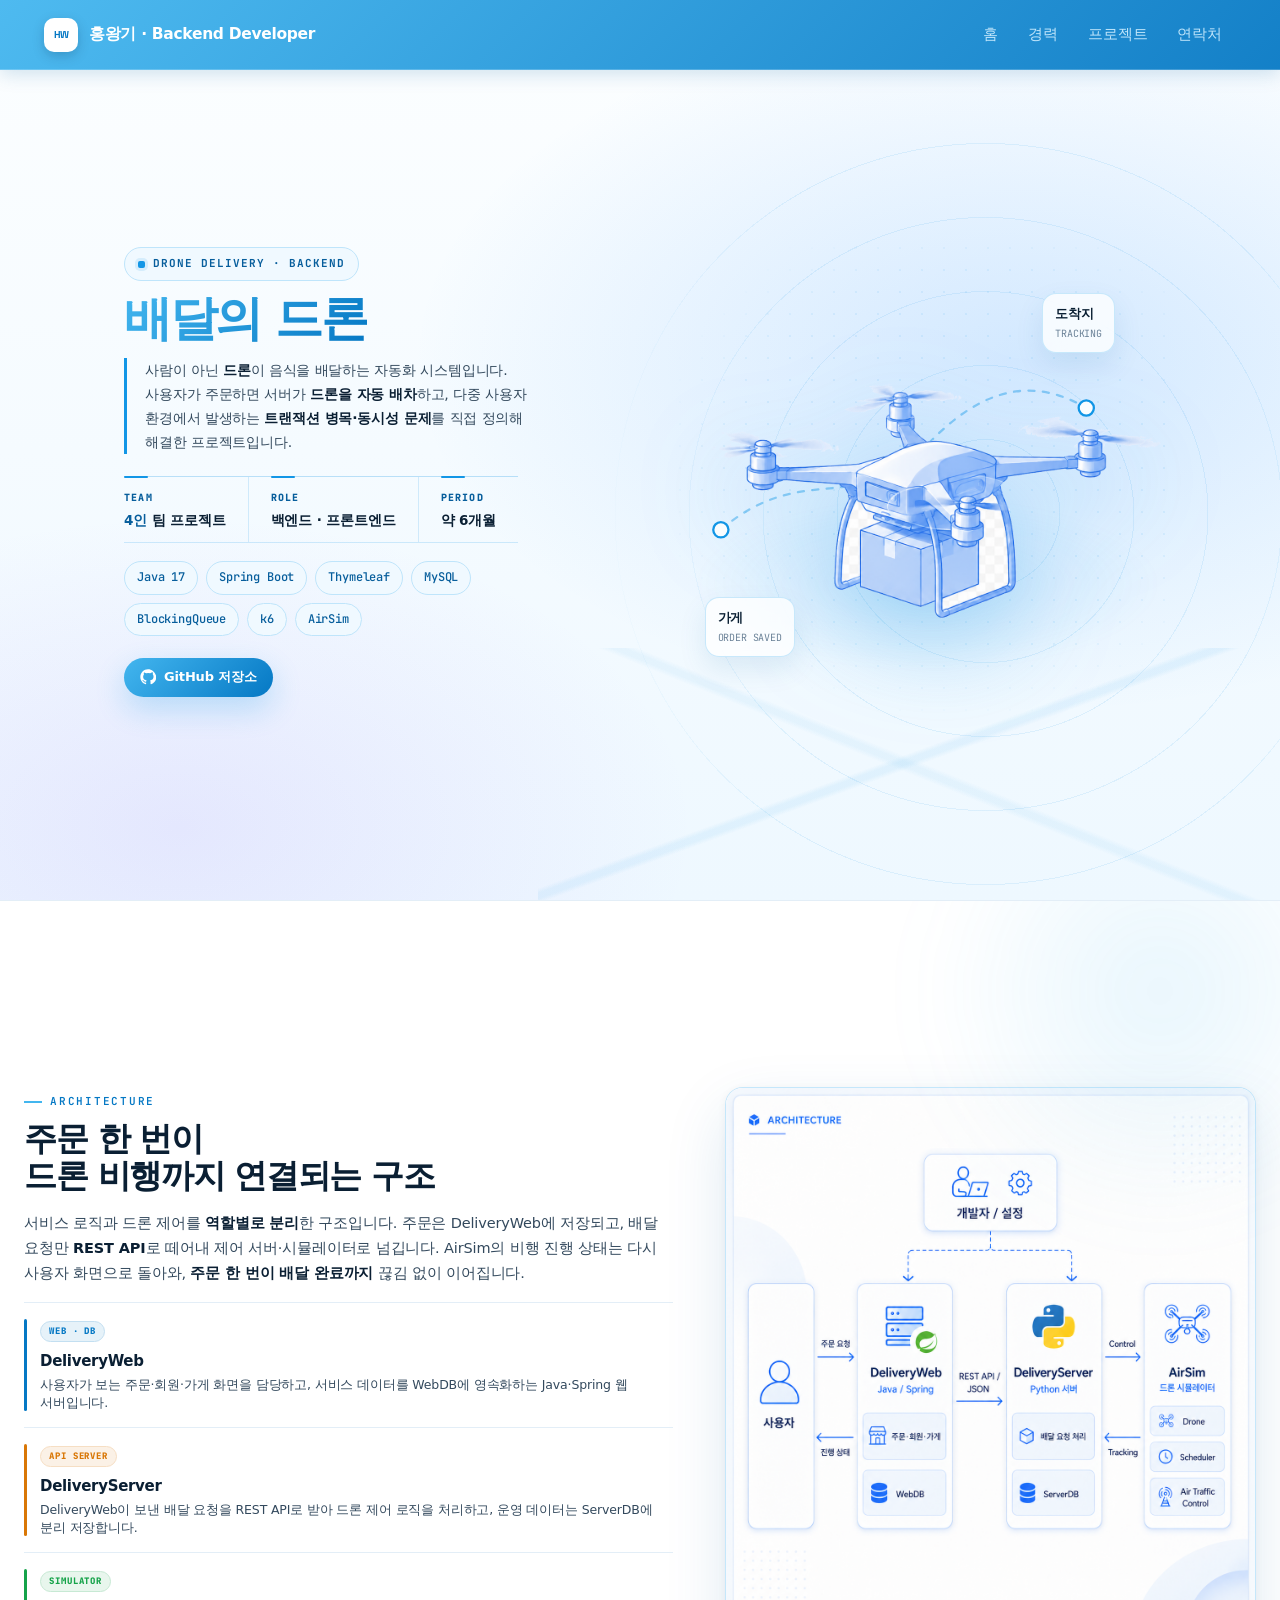
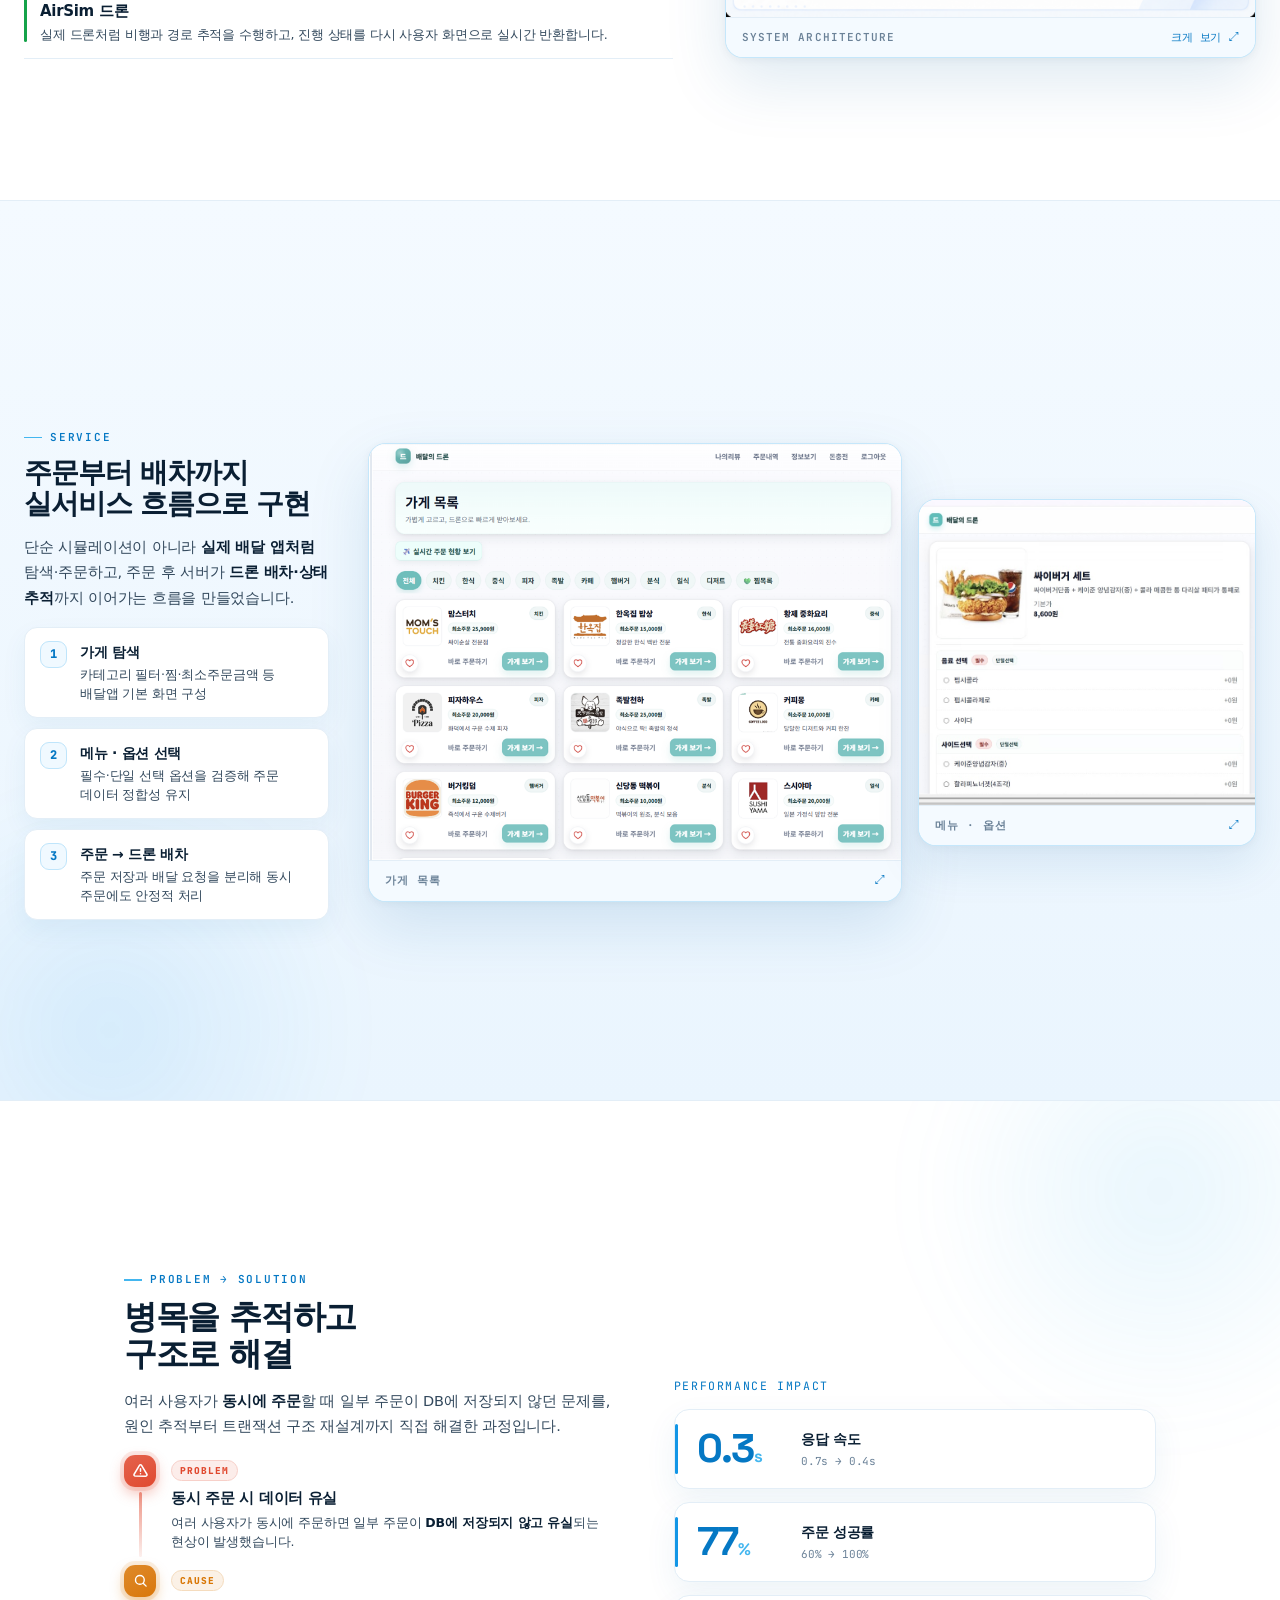
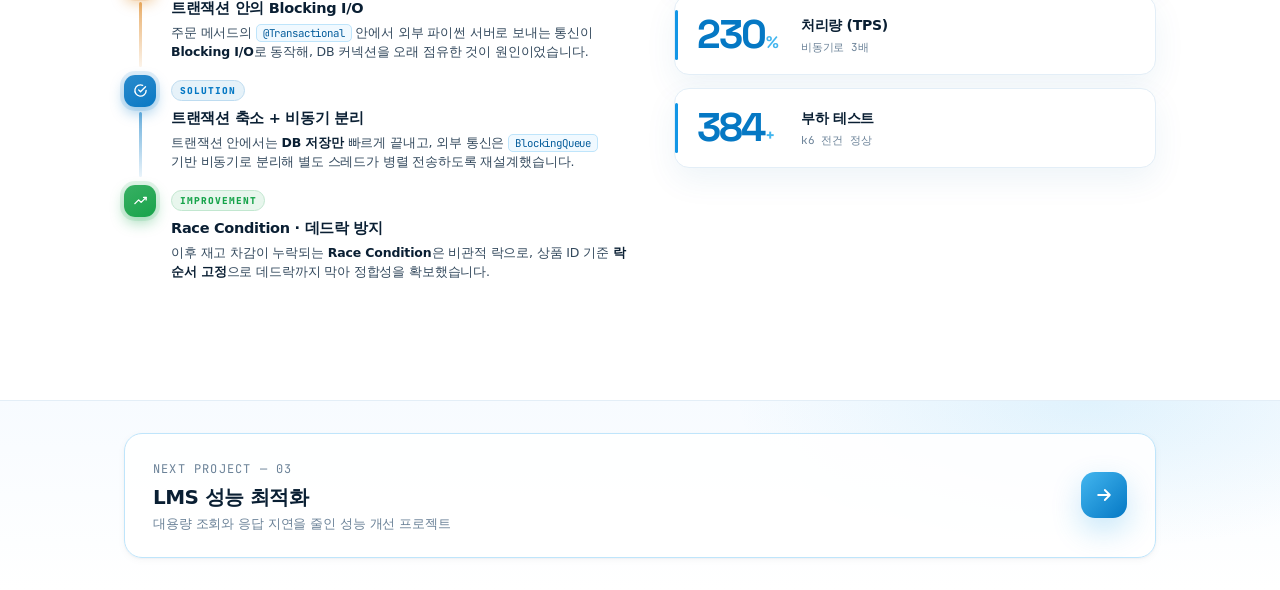
==== commit 4a28c52e: "feat: 포트폴리오 수정" ====
--- a/html/drone.html
+++ b/html/drone.html
@@ -23,18 +23,18 @@
 .p-hero>.wrap,.sec>.wrap{width:100%;}
 /* 마지막 화면: 다음 프로젝트 + 푸터 */
 .outro{min-height:auto;display:flex;flex-direction:column;background:#fff;}
-.outro-main{display:flex;align-items:center;padding:22px 0 30px;border-top:1px solid var(--line);background:
+.outro-main{display:flex;align-items:center;padding:32px 0;border-top:1px solid var(--line);background:
   radial-gradient(520px 220px at 85% 0%,rgba(67,182,239,.13),transparent 68%),
   linear-gradient(180deg,#f7fbff,#fff);}
-.outro-main .wrap{width:100%;max-width:860px;}
-@media(max-width:880px){.outro-main{padding:22px 0 30px;}}
+.outro-main .wrap{width:100%;}
+@media(max-width:880px){.outro-main{padding:28px 0;}}
 
 /* ============ INTRO ============ */
 .p-hero{padding:88px 0 44px;position:relative;overflow:hidden;
   background:
-    linear-gradient(90deg,rgba(255,255,255,.96) 0%,rgba(255,255,255,.78) 39%,rgba(234,245,254,.42) 100%),
-    radial-gradient(820px 470px at 74% 42%,rgba(67,182,239,.20),transparent 70%),
-    linear-gradient(180deg,#fbfeff 0%,#eef8ff 100%);}
+    radial-gradient(900px 520px at 80% 40%,rgba(30,136,255,.17),transparent 68%),
+    radial-gradient(760px 460px at 14% 92%,rgba(139,92,246,.11),transparent 68%),
+    linear-gradient(180deg,#fcfeff 0%,#eef8ff 100%);}
 .p-hero::before{content:"";position:absolute;right:-8%;top:13%;width:62vw;height:62vw;max-width:850px;max-height:850px;border-radius:50%;background:
   repeating-radial-gradient(circle,rgba(18,150,230,.18) 0 1px,transparent 1px 74px);
   opacity:.52;mask-image:linear-gradient(90deg,transparent 0%,#000 26%,#000 82%,transparent 100%);}
@@ -101,6 +101,8 @@
 .sec .wrap-wide{max-width:1280px;}
 .sec-grid.img-left{grid-template-columns:1.22fr .78fr;}
 .sec-grid.img-right{grid-template-columns:.78fr 1.22fr;}
+.sec-grid.arch-grid{grid-template-columns:1.1fr .9fr;}
+.arch-grid .shot img{max-height:78vh;}
 @media(max-width:880px){.sec-grid{grid-template-columns:1fr!important;gap:24px;}.sec-grid .col-text{order:2;}}
 
 /* 이미지 — 폭 채우되 화면 높이 안 넘게 */
@@ -110,7 +112,7 @@
 .shot .cap{display:flex;align-items:center;justify-content:space-between;gap:10px;padding:11px 16px;border-top:1px solid var(--line);background:var(--bg-tint);}
 .shot .cap .t{font-family:var(--mono);font-size:11px;font-weight:600;letter-spacing:.1em;text-transform:uppercase;color:var(--ink-3);}
 .shot .cap .z{font-family:var(--mono);font-size:11px;color:var(--sky-600);}
-/* 서비스: 화면 2개(좌) + 설명(우) */
+/* 서비스: 설명(좌) + 화면 2개(우) */
 .svc-grid{grid-template-columns:.66fr 1.92fr;gap:clamp(24px,3vw,44px);}
 .svc-grid .col-text h2{font-size:clamp(21px,2.5vw,28px);}
 .shots-2{display:grid;grid-template-columns:1.42fr .9fr;gap:16px;align-items:center;}
@@ -132,14 +134,13 @@
 .col-text p.lead b{color:var(--ink);font-weight:600;}
 .tech-row{display:flex;flex-wrap:wrap;gap:7px;margin-top:18px;}
 
-/* 아키텍처 — 구성요소 카드 */
-.arch-comp{display:grid;gap:10px;margin:2px 0 4px;}
-.arch-comp .ac{position:relative;padding:13px 16px 14px 18px;border-radius:13px;background:#fff;border:1px solid var(--line);box-shadow:0 10px 26px rgba(7,94,156,.06);overflow:hidden;transition:transform .3s var(--ease),box-shadow .3s var(--ease);}
-.arch-comp .ac:hover{transform:translateY(-3px);box-shadow:0 16px 38px rgba(7,94,156,.1);}
-.arch-comp .ac::before{content:"";position:absolute;left:0;top:0;bottom:0;width:4px;background:var(--c);}
-.arch-comp .ac .lab{font-family:var(--mono);font-size:9.5px;font-weight:800;letter-spacing:.12em;color:var(--c);}
-.arch-comp .ac b{display:block;margin-top:3px;font-size:14.5px;letter-spacing:-.02em;color:var(--ink);}
-.arch-comp .ac .d{display:block;margin-top:4px;font-size:12.5px;line-height:1.5;color:var(--ink-2);}
+/* 아키텍처 — 구성요소 구분선 리스트(박스 없이) */
+.arch-comp{display:grid;gap:0;margin:8px 0 0;border-top:1px solid var(--line);}
+.arch-comp .ac{position:relative;padding:14px 0 14px 16px;border-bottom:1px solid var(--line);}
+.arch-comp .ac::before{content:"";position:absolute;left:0;top:16px;bottom:16px;width:3px;border-radius:99px;background:var(--c);}
+.arch-comp .ac .lab{display:inline-block;font-family:var(--mono);font-size:9px;font-weight:800;letter-spacing:.1em;color:var(--c);background:color-mix(in srgb,var(--c) 10%,#fff);border:1px solid color-mix(in srgb,var(--c) 24%,#fff);padding:2px 8px;border-radius:99px;}
+.arch-comp .ac b{display:block;margin-top:7px;font-size:15px;letter-spacing:-.02em;color:var(--ink);}
+.arch-comp .ac .d{display:block;margin-top:3px;font-size:12.5px;line-height:1.5;color:var(--ink-2);}
 .arch-comp .web{--c:#0578c4;} .arch-comp .srv{--c:#d97706;} .arch-comp .drn{--c:#16a34a;}
 
 /* 서비스 — 번호 스텝 카드 */
@@ -154,43 +155,42 @@
 .solve-grid{display:grid;grid-template-columns:1.02fr .98fr;gap:clamp(26px,4vw,48px);align-items:center;}
 @media(max-width:880px){.solve-grid{grid-template-columns:1fr;gap:26px;}}
 .flow{display:flex;flex-direction:column;}
-.fstep{display:grid;grid-template-columns:auto 1fr;gap:16px;position:relative;padding-bottom:22px;}
+.fstep{display:grid;grid-template-columns:auto 1fr;gap:15px;position:relative;padding-bottom:13px;}
 .fstep:last-child{padding-bottom:0;}
 .fstep .rail{display:flex;flex-direction:column;align-items:center;}
-.fstep .dot{width:36px;height:36px;border-radius:12px;display:grid;place-items:center;flex:none;background:linear-gradient(150deg,color-mix(in srgb,var(--c) 86%,#fff),var(--c));color:#fff;box-shadow:0 8px 16px color-mix(in srgb,var(--c) 38%,transparent),0 0 0 5px color-mix(in srgb,var(--c) 12%,transparent);}
-.fstep .dot svg{width:17px;height:17px;}
-.fstep .line{flex:1;width:3px;border-radius:99px;background:linear-gradient(var(--c),color-mix(in srgb,var(--c) 14%,transparent));margin:6px 0 -6px;opacity:.6;}
+.fstep .dot{width:32px;height:32px;border-radius:11px;display:grid;place-items:center;flex:none;background:linear-gradient(150deg,color-mix(in srgb,var(--c) 86%,#fff),var(--c));color:#fff;box-shadow:0 6px 14px color-mix(in srgb,var(--c) 36%,transparent),0 0 0 4px color-mix(in srgb,var(--c) 11%,transparent);}
+.fstep .dot svg{width:15px;height:15px;}
+.fstep .line{flex:1;width:3px;border-radius:99px;background:linear-gradient(var(--c),color-mix(in srgb,var(--c) 14%,transparent));margin:5px 0 -5px;opacity:.6;}
 .fstep:last-child .line{display:none;}
-.fstep .fb{position:relative;padding-top:4px;}
-.fstep .fb .tag{display:inline-block;font-family:var(--mono);font-size:9.5px;font-weight:800;letter-spacing:.1em;color:var(--c);background:color-mix(in srgb,var(--c) 10%,#fff);border:1px solid color-mix(in srgb,var(--c) 26%,#fff);padding:3px 9px;border-radius:99px;}
-.fstep .fb h4{font-size:15px;letter-spacing:-.02em;margin:9px 0 5px;color:var(--ink);}
-.fstep .fb p{color:var(--ink-2);font-size:13px;line-height:1.6;}
+.fstep .fb{position:relative;padding-top:2px;}
+.fstep .fb .tag{display:inline-block;font-family:var(--mono);font-size:9.5px;font-weight:800;letter-spacing:.1em;color:var(--c);background:color-mix(in srgb,var(--c) 10%,#fff);border:1px solid color-mix(in srgb,var(--c) 26%,#fff);padding:2px 8px;border-radius:99px;}
+.fstep .fb h4{font-size:14.5px;letter-spacing:-.02em;margin:6px 0 4px;color:var(--ink);}
+.fstep .fb p{color:var(--ink-2);font-size:12.5px;line-height:1.5;}
 .fstep .fb code{font-family:var(--mono);font-size:.86em;background:var(--sky-50);color:var(--sky-700);padding:1px 6px;border-radius:5px;border:1px solid var(--sky-200);}
 .fstep .fb p b{color:var(--ink);font-weight:600;}
 .s-problem{--c:#e0492f;} .s-cause{--c:#d97706;} .s-solution{--c:#0578c4;} .s-improve{--c:#16a34a;}
 
 /* 성과(결과) — 문제해결 옆 결론 */
 .result{position:relative;padding:clamp(6px,1.4vw,14px) 0;}
-.result .rhead{font-family:var(--mono);font-size:11.5px;letter-spacing:.14em;text-transform:uppercase;color:var(--sky-600);margin-bottom:clamp(14px,2vw,20px);}
-.rgrid{display:grid;grid-template-columns:1fr 1fr;gap:14px;}
-.rkpi{position:relative;padding:18px 18px 16px;border-radius:18px;background:#fff;border:1px solid var(--line);box-shadow:0 14px 38px rgba(7,94,156,.08);overflow:hidden;transition:transform .3s var(--ease),box-shadow .3s var(--ease);}
-.rkpi:hover{transform:translateY(-4px);box-shadow:0 22px 52px rgba(7,94,156,.13);}
-.rkpi::before{content:"";position:absolute;left:18px;top:0;width:34px;height:3px;border-radius:0 0 99px 99px;background:var(--sky-500);}
-.rkpi::after{content:"";position:absolute;right:-38px;top:-38px;width:118px;height:118px;border-radius:50%;background:radial-gradient(circle,rgba(18,150,230,.10),transparent 70%);filter:blur(6px);}
-.rkpi .num{position:relative;font-family:var(--grotesk);font-weight:700;font-size:clamp(30px,3.7vw,44px);letter-spacing:-.05em;line-height:.9;color:var(--sky-600);margin-bottom:9px;}
+.result .rhead{font-family:var(--mono);font-size:11.5px;letter-spacing:.14em;text-transform:uppercase;color:var(--sky-600);margin-bottom:14px;}
+.rgrid{display:grid;grid-template-columns:1fr;gap:13px;}
+.rkpi{position:relative;display:grid;grid-template-columns:auto 1fr;column-gap:18px;align-content:center;padding:18px 20px 18px 22px;border-radius:15px;background:#fff;border:1px solid var(--line);box-shadow:0 12px 32px rgba(7,94,156,.07);overflow:hidden;transition:transform .3s var(--ease),box-shadow .3s var(--ease);}
+.rkpi:hover{transform:translateY(-3px);box-shadow:0 18px 44px rgba(7,94,156,.12);}
+.rkpi::before{content:"";position:absolute;left:0;top:14px;bottom:14px;width:3px;border-radius:99px;background:var(--sky-500);}
+.rkpi .num{grid-column:1;grid-row:1 / span 2;align-self:center;min-width:86px;font-family:var(--grotesk);font-weight:700;font-size:clamp(30px,3.4vw,40px);letter-spacing:-.05em;line-height:.9;color:var(--sky-600);}
 .rkpi .num .u{font-size:.42em;color:var(--sky-400);margin-left:1px;}
-.rkpi .lab{position:relative;font-weight:800;font-size:13.5px;color:var(--ink);letter-spacing:-.02em;}
-.rkpi .sub{position:relative;margin-top:3px;font-size:10.5px;color:var(--ink-3);font-family:var(--mono);}
-@media(max-width:560px){.rgrid{gap:10px;}.rkpi{padding:15px 15px 13px;}}
+.rkpi .lab{grid-column:2;align-self:end;font-weight:800;font-size:14px;color:var(--ink);letter-spacing:-.02em;}
+.rkpi .sub{grid-column:2;align-self:start;margin-top:2px;font-size:11px;color:var(--ink-3);font-family:var(--mono);}
+@media(max-width:560px){.rkpi{padding:14px 16px 14px 18px;column-gap:14px;}.rkpi .num{min-width:72px;}}
 
 /* ============ NEXT ============ */
-.nextproj{display:flex;align-items:center;justify-content:space-between;gap:16px;padding:16px 20px;background:rgba(255,255,255,.9);border:1px solid var(--sky-200);border-radius:16px;color:var(--ink);transition:.3s;box-shadow:var(--shadow-sm);flex-wrap:wrap;}
+.nextproj{display:flex;align-items:center;justify-content:space-between;gap:20px;padding:22px 28px;background:rgba(255,255,255,.9);border:1px solid var(--sky-200);border-radius:18px;color:var(--ink);transition:.3s;box-shadow:var(--shadow-sm);flex-wrap:wrap;}
 .nextproj:hover{box-shadow:var(--shadow-md);transform:translateY(-3px);border-color:var(--sky-300);}
-.nextproj .np-l span{font-family:var(--mono);font-size:10.5px;color:var(--ink-3);letter-spacing:.1em;text-transform:uppercase;}
-.nextproj .np-l h3{font-size:17px;font-weight:800;letter-spacing:-.03em;margin-top:4px;}
-.nextproj .np-l p{display:none;}
-.nextproj .np-arrow{width:38px;height:38px;border-radius:12px;background:var(--grad);display:grid;place-items:center;color:#fff;flex:none;box-shadow:var(--shadow-sky);}
-.nextproj .np-arrow svg{width:18px;height:18px;}
+.nextproj .np-l span{font-family:var(--mono);font-size:12px;color:var(--ink-3);letter-spacing:.1em;text-transform:uppercase;}
+.nextproj .np-l h3{font-size:20px;font-weight:800;letter-spacing:-.03em;margin-top:6px;}
+.nextproj .np-l p{margin-top:5px;font-size:13px;color:var(--ink-3);}
+.nextproj .np-arrow{width:46px;height:46px;border-radius:14px;background:var(--grad);display:grid;place-items:center;color:#fff;flex:none;box-shadow:var(--shadow-sky);}
+.nextproj .np-arrow svg{width:20px;height:20px;}
 </style>
 </head>
 <body data-no-footer>
@@ -235,15 +235,15 @@
 
 <!-- ============ 2. ARCHITECTURE ============ -->
 <section class="sec" data-screen-label="시스템 아키텍처">
-  <div class="wrap-wide sec-grid img-right">
+  <div class="wrap-wide sec-grid arch-grid">
     <div class="col-text reveal">
       <span class="eyebrow">ARCHITECTURE</span>
       <h2>주문 한 번이<br>드론 비행까지 연결되는 구조</h2>
-      <p class="lead">서비스 로직과 드론 제어를 <b>역할별로 분리</b>한 구조입니다. 주문은 DeliveryWeb에 저장되고, 배달 요청만 <b>REST API</b>로 떼어내 제어 서버·시뮬레이터로 넘깁니다.</p>
+      <p class="lead">서비스 로직과 드론 제어를 <b>역할별로 분리</b>한 구조입니다. 주문은 DeliveryWeb에 저장되고, 배달 요청만 <b>REST API</b>로 떼어내 제어 서버·시뮬레이터로 넘깁니다. AirSim의 비행 진행 상태는 다시 사용자 화면으로 돌아와, <b>주문 한 번이 배달 완료까지</b> 끊김 없이 이어집니다.</p>
       <div class="arch-comp">
-        <div class="ac web"><span class="lab">WEB · DB</span><b>DeliveryWeb</b><span class="d">주문·회원·가게 화면과 WebDB 영속화를 담당</span></div>
-        <div class="ac srv"><span class="lab">API SERVER</span><b>DeliveryServer</b><span class="d">배달 요청을 REST API로 받아 드론 제어 흐름과 분리</span></div>
-        <div class="ac drn"><span class="lab">SIMULATOR</span><b>AirSim 드론</b><span class="d">비행·추적을 수행하고 진행 상태를 사용자 화면으로 반환</span></div>
+        <div class="ac web"><span class="lab">WEB · DB</span><b>DeliveryWeb</b><span class="d">사용자가 보는 주문·회원·가게 화면을 담당하고, 서비스 데이터를 WebDB에 영속화하는 Java·Spring 웹 서버입니다.</span></div>
+        <div class="ac srv"><span class="lab">API SERVER</span><b>DeliveryServer</b><span class="d">DeliveryWeb이 보낸 배달 요청을 REST API로 받아 드론 제어 로직을 처리하고, 운영 데이터는 ServerDB에 분리 저장합니다.</span></div>
+        <div class="ac drn"><span class="lab">SIMULATOR</span><b>AirSim 드론</b><span class="d">실제 드론처럼 비행과 경로 추적을 수행하고, 진행 상태를 다시 사용자 화면으로 실시간 반환합니다.</span></div>
       </div>
     </div>
     <div class="shot reveal d1" id="shot1">
@@ -285,22 +285,23 @@
     <div class="col-text reveal">
       <span class="eyebrow">PROBLEM → SOLUTION</span>
       <h2>병목을 추적하고<br>구조로 해결</h2>
+      <p class="lead">여러 사용자가 <b>동시에 주문</b>할 때 일부 주문이 DB에 저장되지 않던 문제를, 원인 추적부터 트랜잭션 구조 재설계까지 직접 해결한 과정입니다.</p>
       <div class="flow">
         <div class="fstep s-problem">
           <div class="rail"><span class="dot"><svg viewBox="0 0 24 24" fill="none" stroke="currentColor" stroke-width="2.4" stroke-linecap="round" stroke-linejoin="round"><path d="M12 9v4M12 17h.01"/><path d="M10.3 3.9 1.8 18a2 2 0 0 0 1.7 3h17a2 2 0 0 0 1.7-3L13.7 3.9a2 2 0 0 0-3.4 0z"/></svg></span><span class="line"></span></div>
-          <div class="fb"><span class="tag">PROBLEM</span><h4>동시 주문 시 데이터 유실</h4><p>주문이 몰리면 일부가 <b>DB에 저장되지 않는</b> 현상 발생.</p></div>
+          <div class="fb"><span class="tag">PROBLEM</span><h4>동시 주문 시 데이터 유실</h4><p>여러 사용자가 동시에 주문하면 일부 주문이 <b>DB에 저장되지 않고 유실</b>되는 현상이 발생했습니다.</p></div>
         </div>
         <div class="fstep s-cause">
           <div class="rail"><span class="dot"><svg viewBox="0 0 24 24" fill="none" stroke="currentColor" stroke-width="2.2" stroke-linecap="round" stroke-linejoin="round"><circle cx="11" cy="11" r="7"/><path d="m21 21-4.3-4.3"/></svg></span><span class="line"></span></div>
-          <div class="fb"><span class="tag">CAUSE</span><h4>트랜잭션 안의 Blocking I/O</h4><p><code>@Transactional</code> 내부의 외부 호출이 <b>DB 커넥션을 장시간 점유</b> → 병목.</p></div>
+          <div class="fb"><span class="tag">CAUSE</span><h4>트랜잭션 안의 Blocking I/O</h4><p>주문 메서드의 <code>@Transactional</code> 안에서 외부 파이썬 서버로 보내는 통신이 <b>Blocking I/O</b>로 동작해, DB 커넥션을 오래 점유한 것이 원인이었습니다.</p></div>
         </div>
         <div class="fstep s-solution">
           <div class="rail"><span class="dot"><svg viewBox="0 0 24 24" fill="none" stroke="currentColor" stroke-width="2.2" stroke-linecap="round" stroke-linejoin="round"><path d="M9 11l3 3 8-8"/><path d="M21 12a9 9 0 1 1-5.6-8.3"/></svg></span><span class="line"></span></div>
-          <div class="fb"><span class="tag">SOLUTION</span><h4>트랜잭션 축소 + 비동기 분리</h4><p>트랜잭션은 DB 저장만, 외부 통신은 <code>BlockingQueue</code>로 분리해 별도 스레드 병렬 처리.</p></div>
+          <div class="fb"><span class="tag">SOLUTION</span><h4>트랜잭션 축소 + 비동기 분리</h4><p>트랜잭션 안에서는 <b>DB 저장만</b> 빠르게 끝내고, 외부 통신은 <code>BlockingQueue</code> 기반 비동기로 분리해 별도 스레드가 병렬 전송하도록 재설계했습니다.</p></div>
         </div>
         <div class="fstep s-improve">
           <div class="rail"><span class="dot"><svg viewBox="0 0 24 24" fill="none" stroke="currentColor" stroke-width="2.2" stroke-linecap="round" stroke-linejoin="round"><path d="M3 17l6-6 4 4 8-8"/><path d="M17 7h4v4"/></svg></span></div>
-          <div class="fb"><span class="tag">IMPROVEMENT</span><h4>Race Condition · 데드락 방지</h4><p>재고 차감은 <b>비관적 락</b>으로, 상품 ID 기준 <b>락 순서 고정</b>으로 데드락까지 방지.</p></div>
+          <div class="fb"><span class="tag">IMPROVEMENT</span><h4>Race Condition · 데드락 방지</h4><p>이후 재고 차감이 누락되는 <b>Race Condition</b>은 비관적 락으로, 상품 ID 기준 <b>락 순서 고정</b>으로 데드락까지 막아 정합성을 확보했습니다.</p></div>
         </div>
       </div>
     </div>
@@ -317,7 +318,7 @@
   </div>
 </section>
 
-<!-- ============ OUTRO : 다음 프로젝트 + 푸터 ============ -->
+<!-- ============ OUTRO : 다음 프로젝트 ============ -->
 <section class="outro" data-screen-label="다음 프로젝트">
   <div class="outro-main">
     <div class="wrap">
